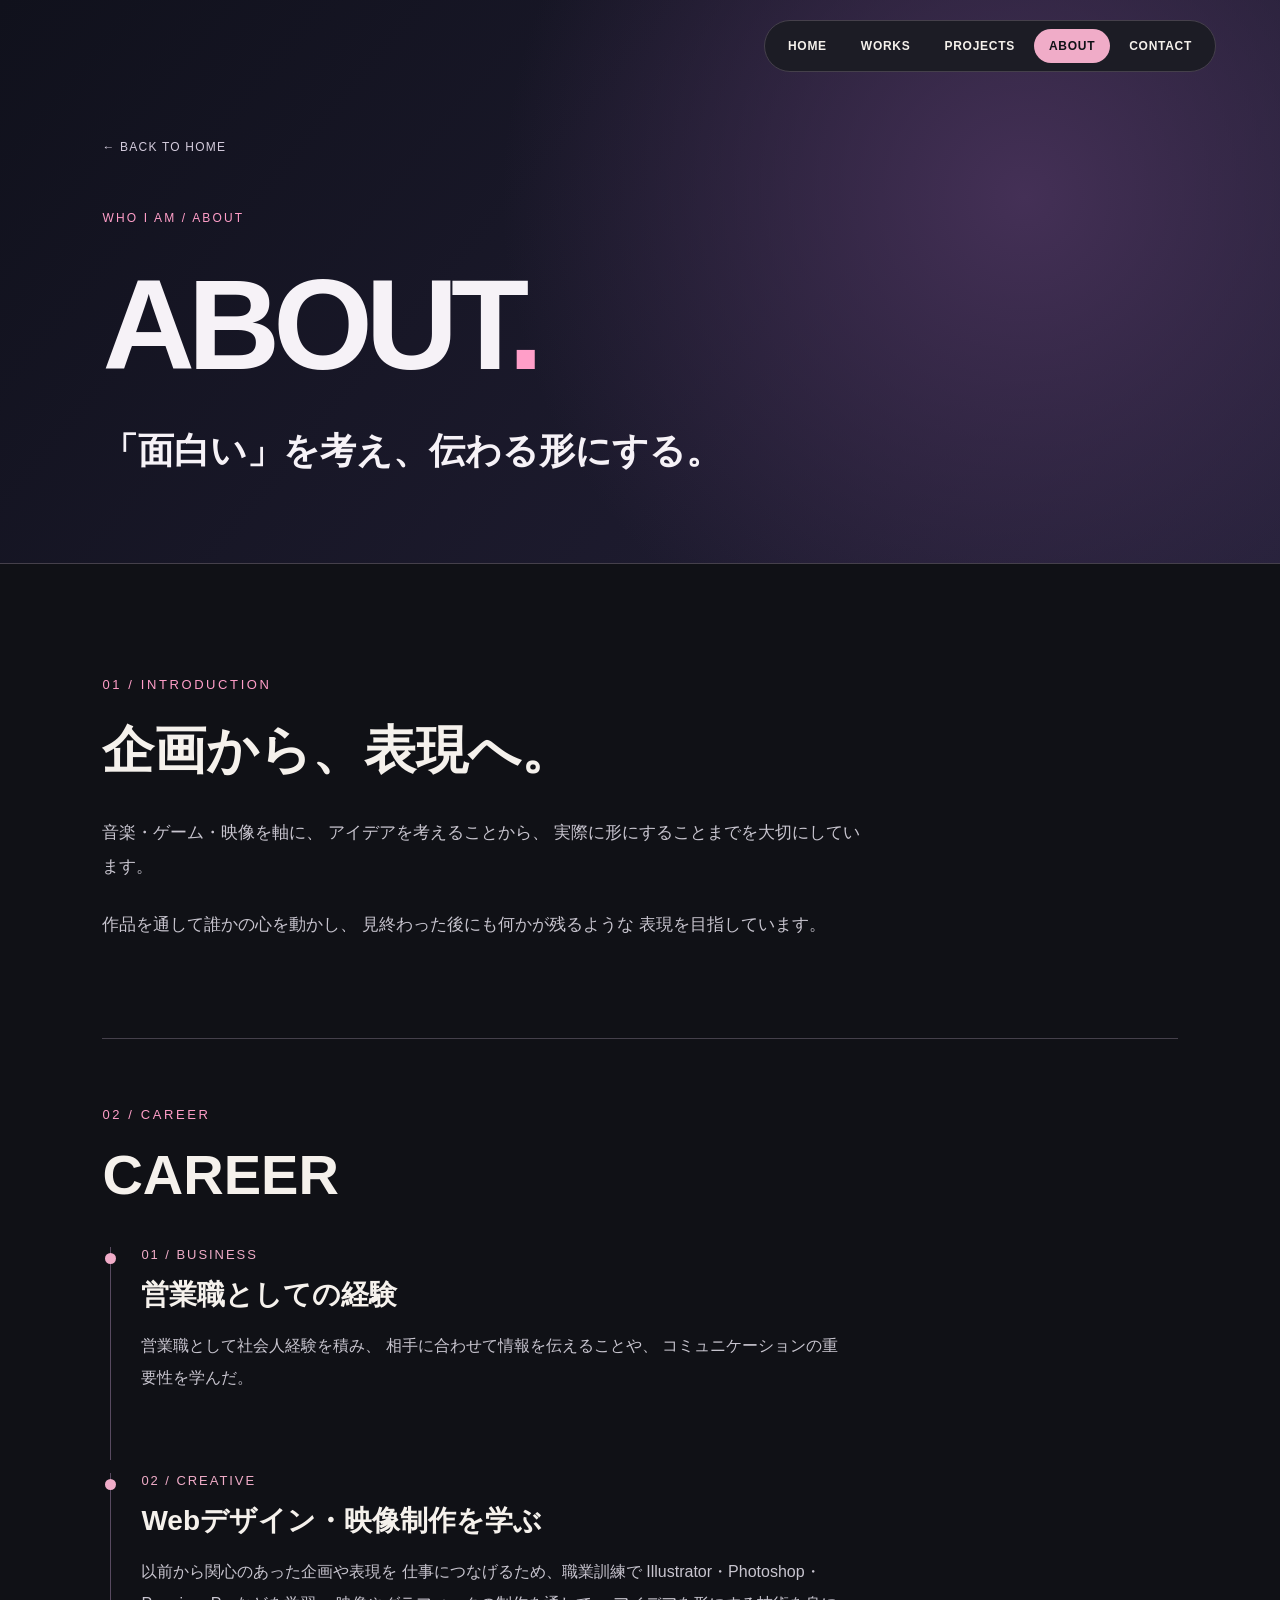
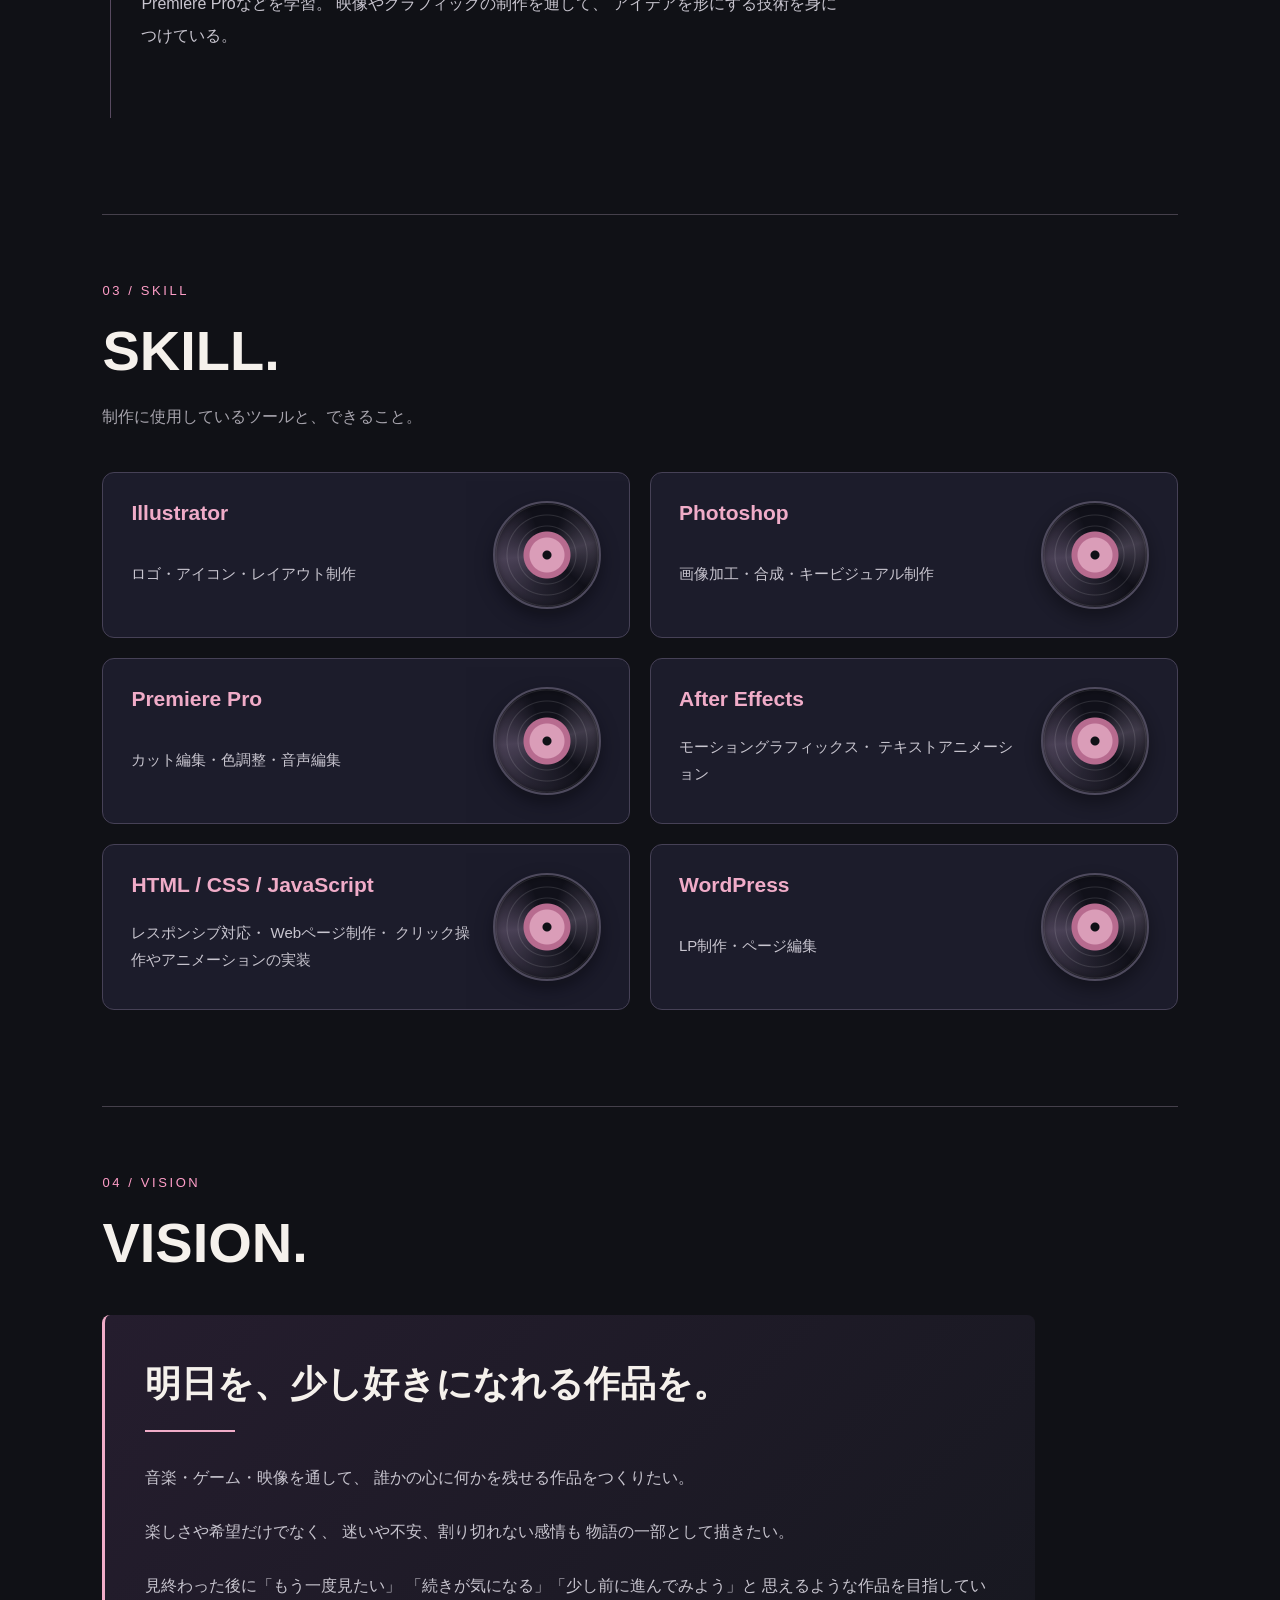
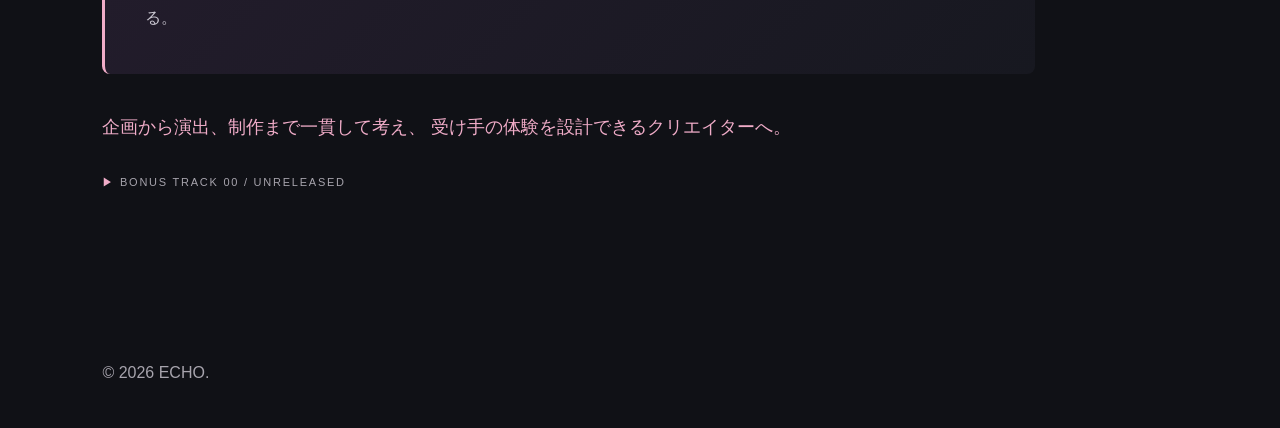
==== about.html @ 626e4f7c "Add files via upload" ====
<!DOCTYPE html>
<html lang="ja">


<head>
    <meta charset="UTF-8">
    <meta name="viewport" content="width=device-width,initial-scale=1.0">
    <title>ABOUT | ECHO.</title>
    <link rel="stylesheet" href="style.css">
</head>


<body class="about-page">

    <!--　サイト共通ナビゲーション　-->
    <nav class="site-nav" aria-label="メインナビゲーション">

        <a href="index.html">HOME</a>

        <a href="works.html">WORKS</a>

        <a href="projects.html">PROJECTS</a>

        <a href="about.html" aria-current="page">ABOUT</a>

        <a href="contact.html">CONTACT</a>

    </nav>

    <!--　ABOUT　ファーストビュー　-->
    <header class="about-hero echo-about-hero">

        <a class="back-link" href="index.html">
            ← BACK TO HOME
        </a>

        <p class="about-label">WHO I AM / ABOUT</p>

        <h1>ABOUT<span>.</span></h1>

        <p class="about-lead">
            「面白い」を考え、<span class="about-nowrap">伝わる形にする。</span>
        </p>

    </header>


    <main class="about-main">


        <!--　自己紹介　-->
        <section class="about-intro">

            <p class="about-section-label">
                01 / INTRODUCTION
            </p>

            <h2>企画から、表現へ。</h2>

            <p>
                音楽・ゲーム・映像を軸に、
                アイデアを考えることから、
                実際に形にすることまでを大切にしています。
            </p>

            <p>
                作品を通して誰かの心を動かし、
                見終わった後にも何かが残るような
                表現を目指しています。
            </p>

        </section>


        <!--　CAREER　/　経歴-->
        <section class="about-career" id="career">

            <p class="about-section-label">
                02 / CAREER
            </p>

            <h2>CAREER</h2>

            <ol class="career-timeline">

                <!--　営業職　-->
                <li class="career-item">

                    <p class="career-category">
                        01 / BUSINESS
                    </p>

                    <h3>営業職としての経験</h3>

                    <p>
                        営業職として社会人経験を積み、
                        相手に合わせて情報を伝えることや、
                        コミュニケーションの重要性を学んだ。
                    </p>

                </li>

                <!--　職業訓練　-->
                <li class="career-item">

                    <p class="career-category">
                        02 / CREATIVE
                    </p>

                    <h3>Webデザイン・映像制作を学ぶ</h3>

                    <p>
                        以前から関心のあった企画や表現を
                        仕事につなげるため、職業訓練で
                        Illustrator・Photoshop・Premiere Proなどを学習。

                        映像やグラフィックの制作を通して、
                        アイデアを形にする技術を身につけている。
                    </p>

                </li>

            </ol>

        </section>

         <!--　SKILL　/　スキル　-->
        <section class="about-skill" id="skill">

                <p class="about-section-label">
                    03 / SKILL
                </p>

                <h2>SKILL.</h2>

                <p class="skill-lead">
                    制作に使用しているツールと、できること。
                </p>

                <div class="skill-grid">

                    <div class="skill-card">
                        <h3>Illustrator</h3>
                        <p>ロゴ・アイコン・レイアウト制作</p>
                    </div>

                    <div class="skill-card">
                        <h3>Photoshop</h3>
                        <p>画像加工・合成・キービジュアル制作</p>
                    </div>

                    <div class="skill-card">
                        <h3>Premiere Pro</h3>
                        <p>カット編集・色調整・音声編集</p>
                    </div>

                    <div class="skill-card">
                        <h3>After Effects</h3>
                        <p>
                            モーショングラフィックス・
                            テキストアニメーション
                        </p>
                    </div>

                    <div class="skill-card">
                        <h3>HTML / CSS / JavaScript</h3>
                        <p>
                            レスポンシブ対応・
                            Webページ制作・
                            クリック操作やアニメーションの実装
                        </p>
                    </div>

                    <div class="skill-card">
                        <h3>WordPress</h3>
                        <p>LP制作・ページ編集</p>
                    </div>

                </div>

        </section>

        <!-- VISION　/　目指す姿　-->
        <section class="about-vision" id="vision">

                <p class="about-section-label">
                    04 / VISION
                </p>

                <h2>VISION.</h2>

                <div class="vision-message">

                    <h3 class="vision-title-reveal">
                        明日を、少し好きになれる作品を。
                    </h3>

                    <p>
                        音楽・ゲーム・映像を通して、
                        誰かの心に何かを残せる作品をつくりたい。
                    </p>

                    <p>
                        楽しさや希望だけでなく、
                        迷いや不安、割り切れない感情も
                        物語の一部として描きたい。
                    </p>

                    <p>
                        見終わった後に「もう一度見たい」
                        「続きが気になる」「少し前に進んでみよう」と
                        思えるような作品を目指している。
                    </p>

                </div>

                <p class="vision-future">
                    企画から演出、制作まで一貫して考え、
                    受け手の体験を設計できるクリエイターへ。
                </p>

                <details class="vision-secret">
                    <summary>
                        BONUS TRACK 00 / UNRELEASED
                    </summary>

                    <p>
                        これは、まだ再生途中の記録。<br>
                        続きは、これからつくっていく。
                    </p>

                    <div class="bonus-recording">
                        <span class="bonus-recording-light" aria-hidden="true"></span>
                        <span>STILL RECORDING...</span>
                    </div>

                    <!-- BONUS TRACK / LOST SIGNAL -->
                    <div class="lost-signal" id="lost-signal">

                        <div class="lost-signal-top">
                            <span>SIGNAL ARCHIVE / 00</span>
                            <span>● OFFLINE</span>
                        </div>

                        <h3>LOST SIGNAL<span>.</span></h3>

                        <p class="lost-signal-lead">
                            失われた信号を、再接続してください。<br>
                            光った順番を覚えて、同じ順番に入力。
                        </p>

                        <!-- 3つの信号 -->
                        <div class="lost-signal-grid"
                             role="group"
                             aria-label="信号入力">

                             <button type="button"
                                     class="lost-signal-pad"
                                     data-signal="0"
                                     aria-label="信号01"
                                     disabled>01</button>

                             <button type="button"
                                     class="lost-signal-pad"
                                     data-signal="1"
                                     aria-label="信号02"
                                     disabled>02</button>

                             <button type="button"
                                     class="lost-signal-pad"
                                     data-signal="2"
                                     aria-label="信号03"
                                     disabled>03</button>

                        </div>

                        <!-- 操作 -->
                        <div class="lost-signal-actions">

                            <button type="button"
                                    id="lost-signal-start">
                                CONNECT
                            </button>

                            <span id="lost-signal-progress">
                                ROUND 0 / 3
                            </span>

                        </div>

                        <p class="lost-signal-status"
                           id="lost-signal-status"
                           role="status">
                            CONNECTを押して開始
                        </p>

                        <!-- クリア後の隠しメッセージ -->
                        <div class="lost-signal-result"
                             id="lost-signal-result"
                             hidden>

                             <strong>RECORD RESTORED.</strong>

                             <p>
                                この記録の続きは、まだ存在しない。<br>
                                だから、これからつくる。
                             </p>

                        </div>

                    </div>

                </details>

        </section>

        
    </main>


    <footer>
        <p>© 2026 ECHO.</p>
    </footer>

<script>
document.addEventListener("DOMContentLoaded", () => {

    if(window.matchMedia(
        "(prefers-reduced-motion: reduce)"
    ).matches)return;

    if(!("IntersectionObserver" in window))return;

    const careerItems = document.querySelectorAll(
        ".about-career .career-item, .about-skill .skill-card"
    );

    const observer = new IntersectionObserver((entries) => {
        entries.forEach((entry) => {
            if(entry.isIntersecting){
               entry.target.classList.add("is-visible"); 
               observer.unobserve(entry.target);
            }
        });
    },{
        threshold:0.1
    });

    careerItems.forEach((item, index) => {
        item.style.setProperty(
            "--echo-delay",
            `${index * 120}ms`
        );

        item.classList.add("echo-reveal");
        observer.observe(item);
    });

    const visionTitle = document.querySelector(
        ".vision-title-reveal"
    );

    if(visionTitle){
        visionTitle.classList.add("echo-reveal");
        observer.observe(visionTitle);
    }

});
</script>

<!-- =====================================
     LOST SIGNAL / GAME SYSTEM
===================================== -->

<script>
(() => {

    const game = document.getElementById("lost-signal");
    if(!game) return;

    const pads = [
        ...game.querySelectorAll(".lost-signal-pad")
    ];

    const startButton =
        document.getElementById("lost-signal-start");

    const progress =
        document.getElementById("lost-signal-progress");

    const status =
        document.getElementById("lost-signal-status");

    const result = 
        document.getElementById("lost-signal-result");

    const secret = game.closest("details");

    const maxRounds = 3;

    let round = 0;
    let sequence = [];
    let inputIndex = 0;
    let acceptingInput = false;
    let gameVersion = 0;

    // 時間を空ける処理
    const sleep = ms =>
        new Promise(resolve => setTimeout(resolve, ms));

    // 信号ボタンの操作可否
    function enablePads(enabled){
        pads.forEach(pad => {
            pad.disabled = !enabled;
        });
    }

    // 光を消す
    function clearLights(){
        pads.forEach(pad => {
            pad.classList.remove("is-lit");
        });
    }

    // 信号を順番に光らせる
    async function playRound(version) {

        acceptingInput = false;
        enablePads(false);
        inputIndex = 0;
        
        progress.textContent =
            `ROUND ${round} / ${maxRounds}`;

        // ROUND 1 = 3回、ROUND 2 = 4回...
        sequence = Array.from(
            { length: round + 2 },
            () => Math.floor(Math.random() * pads.length)
        );

        status.textContent =
            "信号を再生中。順番を覚えてください。";

        await sleep(600);

        if(version !== gameVersion) return;

        for(const number of sequence){

            pads[number].classList.add("is-lit");

            await sleep(550);

            if(version !== gameVersion){
                clearLights();
                return;
            }

            pads[number].classList.remove("is-lit");

            await sleep(280);

            if(version !== gameVersion) return;
        }

        acceptingInput = true;
        enablePads(true);

        status.textContent =
            "光った順番に信号を押してください。";
    }

    // 全ラウンドクリア
    function gameClear(){

        acceptingInput = false;
        enablePads(false);

        status.textContent =
            "信号の復元に成功しました！";

        result.hidden = false;

        startButton.disabled = false;
        startButton.textContent = "PLAY AGAIN";
    }

    // 信号を押したとき
    pads.forEach((pad, index) => {
        pad.addEventListener("click", async() => {

        if(!acceptingInput) return;

        // 入力した信号が違う場合
        if(index !== sequence[inputIndex]){

            acceptingInput = false;
            enablePads(false);

            status.textContent =
                "SIGNAL LOST... 信号が途切れました。";

            startButton.disabled = false;
            startButton.textContent = "RETRY";

            return;
        }

        // 正解した信号を一瞬光らせる
        pad.classList.add("is-lit");

        setTimeout(() => {
            pad.classList.remove("is-lit");
        }, 180);

        inputIndex++;

        // まだ入力する信号が残っている
        if(inputIndex < sequence.length) return;

        acceptingInput = false;
        enablePads(false);

        // 最終ラウンド終了
        if(round === maxRounds){
            gameClear();
            return;
        }

        // 次のラウンド
        status.textContent =
            "SIGNAL CONNECTED. 次の信号へ...";

        const version = gameVersion;

        await sleep(850);

        if(version !== gameVersion) return;

        round++;
        playRound(version);
    });
});

// CONNECTボタン
startButton.addEventListener("click", () => {

    gameVersion++;

    round = 1;
    inputIndex = 0;
    sequence = [];
    acceptingInput = false;

    clearLights();
    enablePads(false);

    result.hidden = true;

    startButton.disabled = true;
    startButton.textContent = "CONNECTING...";

    playRound(gameVersion);
});

// BONUS TRACKを閉じたときにリセット
if(secret){
   secret.addEventListener("toggle", () => {

    if(secret.open) return;

    gameVersion++;
    round = 0;
    acceptingInput = false;

    clearLights();
    enablePads(false);

    startButton.disabled = false;
    startButton.textContent = "CONNECT";

    progress.textContent = "ROUND 0 / 3";
    status.textContent = "CONNECTを押して開始";

    result.hidden = true;
   });
}

})();

</script>


</body>
</html>
---- style.css ----
/*　ページ全体のデザイン　*/
body {
    margin:0;
    background-color:#101116;
    color:#F5F1EC;
    font-family:Arial,sans-serif;
}


/*　最初の画面　*/
header{
    min-height:80vh;
    padding:40px 8%;

    display:flex;
    flex-direction:column;
    justify-content:center;

    background:radial-gradient(
        circle at 80% 30%,
        #39253F,
        #101116 65%
    );
}


/*　メインタイトル　*/
h1{
    font-size: clamp(48px,8vw,120px);
    letter-spacing:  0.04em;
    margin:0;
}


/*　キャッチコピー　*/
header p{
    color: #f0acc8;
    font-size: 20px;
}


/*　トップページのメイン部分　*/
main:not(.detail-page){
    padding:100px 8%;
}


/*　WORKS見出し　*/
h2{
    font-size: 48px;
}


/*　ページ下部　*/
footer{
    padding: 30px 8%;
    color:#A7A4AD;
}


/*　文字が下から現れるアニメーション　*/
@keyframes fadeUp{
    from{
        opacity: 0;
        transform:translateY(30px);
    }

    to{
        opacity:1;
        transform:translateY(0);
    }
}


/*　メインタイトルを動かす　*/
header h1{
    animation:fadeUp 1s ease-out both;
}


/*　キャッチコピーを少し遅れて動かす　*/
header p{
    animation:fadeUp 1s ease-out 0.3s both;
}


/*　ページ内の移動をなめらかにする　*/
html{
    scroll-behavior: smooth;
}


/*　動きを減らす設定の利用者に対応　*/
@media (prefers-reduced-motion: reduce){
    html{
        scroll-behavior: auto;
    
    }

    header h1,
    header p{
        animation:none;
    }
    
}


/*　作品カード全体　*/
.work-card{
    display:block;
    max-width: 540px;
    margin: 50px;
}


/*　画像を表示する枠　*/
.work-frame{
    overflow:hidden;
    border-radius:16px;
}


/*　カーソルを合わせたとき　*/
.work-card:hover .work-art{
    transform:scale(1.08);
}


/*　作品画像　*/
.work-art{
    display:block;
    width:100%;
    height:300px;
    object-fit:cover;

    transition:transform 0.5s ease;
}


/*　作品のカテゴリー　*/
.work-category{
    color:#F0ACC8;
    font-size:14px;
    margin-top:20px;
}


@media (prefers-reduced-motion:reduce){
    .work-art{
        transition:none;
    
    }
}


/*　作品カードのリンク　*/
.work-link{
    display:block;
    color:inherit;
    text-decoration:none;
}


/*　キーボート操作時の目印　*/
.work-link:focus-visible{
    outline:2px solid #F0ACC8;
    outline-offset: 6px;
}


/*　詳細ページ全体　*/
.detail-page{
    box-sizing:border-box;
    width:100%;
    max-width: 1280px;
    margin:0 auto;
    padding:80px 5% 120px;
}


/*　戻るリンク　*/
.back-link{
    display: inline-block;
    color:#F0ACC8;
    text-decoration:none;
    margin-bottom: 40px;
}


/*　作品カテゴリー　*/
.detail-category{
    color:#F0ACC8;
    font-size:14px;
    margin:0 0 16px;
}


/*　詳細ぺージのタイトル　*/
.detail-page h1{
    font-size:clamp(48px,8vw,100px);
    line-height: 1;
    margin:0;
}


/*　キャッチコピー　*/
.detail-lead{
    color:#F0ACC8;
    font-size:22px;
    margin-top:24px;
    margin-bottom:50px;
}


/*　作品の画像　*/
.detail-image{
    display:block;
    width:100%;
    height: auto;
    border-radius:16px;
}


/*　作品紹介文　*/
.detail-content{
    max-width: 760px;
    margin-top:90px;
    line-height: 1.9;
}


/*　動画セクション　*/
.movie-section{
    margin: 80px 0 0;
}


/*　動画セクション見出し　*/
.movie-section h2{
    font-size:clamp(32px,5vw,56px);
    margin:0 0 30px;
    letter-spacing: 0.04em;
    line-height: 1.1;
}


/*　動画の枠　*/
.video-frame{
    width:100%;
    max-width: 960px;
    aspect-ratio: 16/9;
    border-radius: 16px;
    overflow: hidden;
}

/*　Youtube動画　*/
.video-frame iframe{
    display: block;
    width:100%;
    height: 100%;
    border:none;
}


/*　コンセプト見出し　*/
.detail-content h2{
    font-size:clamp(32px,5vw,56px);
    margin:0 0 24px;
    letter-spacing: 0.04em;
    line-height: 1.1;
}


/*　本文　*/
.detail-content p{
    line-height: 1.9;
    margin: 0;
}


/*　制作情報全体　*/
.project-info{
    margin-top:80px;
}


/*　セクションのタイトル　*/
.project-info h2{
    font-size:24px;
    color:#F0ACC8;
    margin-bottom: 24px;
}


/*　制作情報を横並びにする　*/
.info-grid{
    display:grid;
    grid-template-columns: repeat(3,1fr);
    gap:30px;

    border-top:1px solid #45404B;
    padding-top:30px;
    margin:0;
}


/*　項目名　*/
.info-item dt{
    font-size:13px;
    color:#AAA4B0;
    margin-bottom:12px;
}


/*　項目の内容　*/
.info-item dd{
    font-size:18px;
    color:#FFFFFF;
    margin:0;
}


/*　スマホ表示　*/
@media(max-width:640px){
    .info-grid{
        grid-template-columns: 1fr;
        gap:24px;
    }
}


/*　演出紹介セクション　*/
.creative-point{
    display:grid;
    grid-template-columns: minmax(0,1fr) minmax(0,1fr);
    grid-template-areas: "visual text";
    gap:50px;
    align-items:center;

    margin-top:100px;
    padding-top:60px;
    border-top:1px solid #45404B;
}


/*　画像の枠　*/
.point-visual{
    grid-area: visual;
    overflow:hidden;
    border-radius: 16px;
}


/*　演出紹介の画像　*/
.point-visual img{
    display:block;
    width:100%;
    aspect-ratio: 4/3;
    object-fit: cover;

    transition:transform 0.5s ease;
}


/*　ホバーすると拡大　*/
.point-visual:hover img{
    transform:scale(1.05);
}


/*　番号　*/
.point-number{
    color:#F0ACC8;
    font-size:14px;
    letter-spacing:0.1em;

}


/*　見出し　*/
.point-text h2{
    font-size:32px;
    line-height:1.5;
}


/*　説明文　*/
.point-text p{
    line-height:1.9;
}


/*　動きを減らす設定に対応　*/
@media(prefers-reduced-motion:reduce){
    .point-visual img{
        transition: none;
    }

    .point-visual:hover img{
        transform:none;
    }
}


/*　文章の配置　*/
.point-text{
    grid-area:text;
}


/*　左右を反転させる　*/
.creative-point--reverse{
    grid-template-areas:"text visual";
}


/*　スマホでは両方とも縦並び　*/
@media(max-width:720px){
    .creative-point,
    .creative-point--reverse{
        grid-template-columns: minmax(0,1fr);
        grid-template-areas:
          "visual"
           "text";
    }
}


/*　SOUNDモードのボタン配置　*/
.sound-selector{
    display:flex;
    flex-wrap:wrap;
    gap:10px;
    margin-top:25px;
}


/*　ボタンの基本デザイン　*/
.sound-button{
    padding:12px 20px;
    border: 1px solid #584A60;
    border-radius: 6px;

    background-color: #211D28;
    color:#FFFFFF;
    font:inherit;
    
    transition:all 0.3s ease;
}


/*　カーソルを合わせたとき　*/
.sound-button:hover,
.sound-button:focus-visible{
    border-color:#F0ACC8;
}


/*　選択中のボタン　*/
.sound-button.is-active{
    background-color: #F0ACC8;
    color:#101116;
    border-color:#F0ACC8;
}


/*　選択中モードの表示　*/
.sound-current{
    margin-top:20px;
    font-size:14px;
}

.sound-current span{
    color: #F0ACC8;
    font-weight:bold;
}

@media(prefers-reduced-motion:reduce){
    .sound-button{
        transition:none;
    }
}


/*　SOUND画像の切り替え演出　*/
#sound-preview{
    opacity:1;
    filter:blur(0px);

    transition:
      opacity 0.45s ease,
      filter 0.45s ease,
      transform 0.5s ease;
}


/*　切り替え中　*/
#sound-preview.is-changing{
    opacity:0;
    filter: blur(6px);
}


/*　動きを減らす設定　*/
@media(prefers-reduced-motion:reduce){
    #sound-preview{
        transition: none;
        filter:none;
    }
}


/*　スマホ向けの余白・文字サイズ調整　*/
@media (max-width:720px){

    .detail-page{
        padding:50px 6% 80px;
    }

   .creative-point{
    gap:24px;
    margin-top:64px;
    padding-top:40px;
   }
   
   .point-text h2{
    font-size:24px;
   }

}


/*　LINK　ONE　ファストビュー　*/

/*　TRACKの文字・登場アニメーション　*/
.detail-page > .detail-category{
    font-size:12px;
    letter-spacing: 0.2em;
    animation: fadeUp 0.8s ease-out 0.1s both;
}


/*　メインタイトル　*/
.detail-page > h1{
    font-size:clamp(64px,10vw,144px);
    font-weight: 800;
    letter-spacing: -0.055em;
    line-height: 0.95;
    margin-top:24px;
    animation: fadeUp 0.8s ease-out 0.3s both;
}


/*　キャッチコピー・登場アニメーション　*/
.detail-page > .detail-lead{
    font-size:clamp(18px,2vw,24px);
    letter-spacing: 0.12em;
    margin-top:30px;
    margin-bottom: 44px;
    animation: fadeUp 0.8s ease-out 0.5s both;
}


/*　メイン画像・登場アニメーション　*/
.detail-page > .detail-image{
    width:100%;
    height: auto;
    border-radius: 10px;
    box-shadow: 0 30px 80px rgba(0, 0, 0, 0.35);
    animation: fadeUp 1s ease-out 0.7s both;
}


/*　動きを減らす設定の利用者に対応　*/
@media(prefers-reduced-motion: reduce){
    .detail-page > .detail-category,
    .detail-page > h1,
    .detail-page > .detail-lead,
    .detail-page > .detail-image{
        animation: none;
    }
}


/*　スクロール登場演出：初期状態　*/
.detail-page .creative-point.scroll-reveal{
    opacity:0;
    transform: translateY(50px);

    transition:
       opacity 0.8s ease,
       transform 0.8s ease;
}


/*　画面に入ったとき　*/
.detail-page .creative-point.scroll-reveal.is-visible{
    opacity:1;
    transform:translateY(0);
}


/*　動きを減らす設定　*/
@media(prefers-reduced-motion: reduce){
    .detail-page .creative-point.scroll-reveal{
        opacity:1;
        transform:none;
        transition:none;
    }
}


/*　ケーブル演出動画　*/
.creative-point .point-visual .cable-video{
    display:block;
    width: 100%;
    max-width: 100%;
    height: auto;
    aspect-ratio: 16/9;
    object-fit: contain;
    background-color: #101116;
}


/*　WORKSを横並びにする　*/
.works-grid{
    display: grid;
    grid-template-columns: repeat(2,minmax(0,1fr));
    gap: 32px;
    margin-top:0;
}


/*　作品カードの余分な余白を解除　*/
.works-grid .work-card{
    width: 100%;
    max-width: none;
    margin: 0;
}


/*　サムネイルの比率を統一　*/
.works-grid .work-art{
    height: auto;
    aspect-ratio: 16/9;
}


/*　スマホでは横並びにする　*/
@media(max-width:720px){
    .works-grid{
        grid-template-columns: 1fr;
        gap:40px;
    }
}


/* =================================
   RE:CORD 専用デザイン
================================= */

/*　ページ全体の背景　*/
.record-page{
    background: 
        radial-gradient(
            circle at 85% 15%,
            #301824 0%,
            transparent 35%

        ),
        linear-gradient(
            135deg,
            #151F32,
            #090D16 65%
        );

    color:#E9EAF0;

}


/*　BACK　TO　WORKS　*/
.record-page .back-link{
    color:#C98290; 
}


/*　TRACK　02　*/
.record-page .detail-category{
    color:#C98290;
}


/*　RE:CORDのタイトル・グリッチ演出　*/
.record-page .detail-page > h1{
    color:#E9EAF0;
    text-shadow: 0 0 35px rgba(122, 13, 18, 0.35);
    animation: 
        fadeUp 0.8s ease-out 0.3s both,
        recordGlitch 7s steps(1,end) 1.3s infinite;
}


/*　キャッチコピー　*/
.record-page .detail-lead{
    color:#BABCC8;
}


/*　制作情報の見出し　*/
.record-page .project-info h2{
    color:#C98290;
}


/*　メインビジュアル　*/
.record-page .detail-image{
    border: 1px solid #42303B;
    box-sizing:border-box;
    box-shadow: 0 24px 70px rgba(0, 0, 0, 0.5);
}


/* =================================
   RE:CORD グリッチ演出
================================= */

/*　一瞬だけ色がずれる　*/
@keyframes recordGlitch{

    0%, 86%, 91%, 100%{
        text-shadow: 0 0 22px #321A23;
    }

    87%, 89%{
        text-shadow: 
            -3px 0 #8B1016,
             3px 0 #355D85;
    }

    88%, 90%{
        text-shadow:
             2px 0 #8B1016,
            -2px 0 #355D85;
    }

}


/*　動きを減らす設定への対応　*/
@media (prefers-reduced-motion: reduce){
    .record-page .detail-page > h1{
        animation: none;
    }
}


/* RE:CORD　ネタバレ解説　*/
.record-page .record-spoiler{
    margin-top:30px;
    border:1px solid #42303B;
    border-radius: 12px;
    background-color: #151926;
    overflow: hidden;
}


/*　クリックする部分　*/
.record-page .record-spoiler summary{
    padding:20px;
    color:#C98290;
    font-weight: bold;
    cursor: pointer;

    list-style: none;
    display: flex;
    align-items: center;
    justify-content: space-between;
    gap: 16px;
}


/*　マウスを合わせたとき　*/
.record-page .record-spoiler summary:hover{
    background-color: #231D2A;
}


/*　開いたときの内容　*/
.record-page .record-spoiler-body{
    padding: 0 20px 24px;
}


/*　演出画像　*/
.record-page .record-spoiler-body img{
    display: block;
    width: 100%;
    height: auto;
    border-radius: 8px;
    margin-bottom: 24px;
}


/*　ネタバレ内の見出し　*/
.record-page .record-spoiler h3{
    color: #E9EAF0;
    font-size: 22px;
}


/*　ネタバレを開いたときのデザイン　*/
.record-page .record-spoiler[open]{
    border-color:#C98290;
}


/*　標準の三角マークを非表示　*/
.record-page .record-spoiler summary::after{
    content:"+";
    font-size: 24px;
    color:#C98290;
}


/*　開いているとき　*/
.record-page .record-spoiler summary:focus-visible{
    outline:2px solid #C98290;
    outline-offset: -3px;
}


/*　RE:CORD伏線の比較レイアウト　*/
.record-reveal-grid{
    display: grid;
    grid-template-columns: repeat(2,minmax(0,1fr));
    gap:20px;
    margin-top:24px;
}


/*　比較カード　*/
.record-reveal-card{
    padding: 24px;
    border:1px solid #42303B;
    border-radius: 10px;
    background-color: #171E28;
}


/*　真相側だけ色を変える　*/
.record-reveal-card:nth-child(2){
    background-color: #291B25;
}


/*　FIRST　VIEW　/　AFTER　REVEAL　*/
.record-reveal-card span{
    color:#C98290;
    font-size:12px;
    letter-spacing: 0.1em;
}


/*　見出し　*/
.record-reveal-card h3 {
    font-size:20px;
    margin: 16px 0;
}


/*　説明文　*/
.record-reveal-card p{
    line-height: 1.9;
    margin:0;
}


/*　スマホでは縦並び　*/
@media (max-width:720px){
    .record-reveal-grid{
        grid-template-columns: 1fr;
    }
}


/*　WORKSのカテゴリー見出し　*/
.works-section-heading{
    margin-top:56px;
    margin-bottom:28px;
}


/*　FEATURED　WORKS　*/
.works-section-label{
    color: #F0ACC8;
    font-size:14px;
    font-weight: bold;
    letter-spacing: 0.15em;
}


/*　説明文　*/
.works-section-description{
    color:#A7A4AD;
    font-size:15px;
    line-height: 1.8;
    margin-top:12px;
}


/*　ALL　WORKS　全体　*/
.all-works{
    margin-top:120px;
    padding-top:50px;
    border-top:1px solid #45404B;
}

.all-works > h2{
    font-size:clamp(28px,4vw,48px);
    margin-bottom:12px;
}


/*　カテゴリー見出し　*/
.all-works-category{
    color:#F0ACC8;
    font-size:18px;
    margin-top:50px;
    margin-bottom:24px;
}


/*　小さな作品カード　*/
.mini-works-grid{
    display:grid;
    grid-template-columns: repeat(3,minmax(0,1fr));
    gap:24px;
}

.mini-work-card{
    min-width:0;
}

.mini-work-card h4{
    font-size:16px;
    margin-top:14px;
}


/*　スマホ対応　*/
@media(max-width:720px){
    .all-works{
        margin-top:80px;
    }

    .mini-works-grid{
        grid-template-columns: 1fr;
    }
}


/*　ALL　WORKSのサムネイル　*/
.mini-work-frame{
    aspect-ratio:  16 / 9;
    overflow:hidden;
    border-radius: 10px;
    background-color: #292631;
}


/*　サムネイル画像　*/
.mini-work-art{
    display:block;
    width:100%;
    height: 100%;
    object-fit: contain;
}


/*　WORKS一覧へのリンク　*/
.archive-link{
    display: inline-flex;
    align-items: center;
    gap:20px;

    margin-top:60px;
    padding:18px 28px;

    border:1px solid #F0ACC8;
    color: #F5F1EC;
    text-decoration: none;
    font-weight: bold;
    letter-spacing: 0.08em;

    transition: background-color 0.3s ease,
    color 0.3s ease;

}

.archive-link:hover{
    background-color: #F0ACC8;
    color:#101116;
}

.archive-link:focus-visible{
    outline: 2px solid #F0ACC8;
    outline-offset: 4px;
}


/*　WORKS専用ファーストビュー　*/
.works-hero{
    min-height: 40vh;
    padding:80px 8%;

    background:linear-gradient(
        125deg,
        #34253C,
        #15151F 70%
    );
}


/*　小さな英語ラベル　*/
.works-hero .works-hero-label{
    color:#F0ACC8;
    font-size:13px;
    letter-spacing: 0.2em;
}


/*　メインタイトル　*/
.works-hero h1{
    font-size:clamp(64px, 10vw, 140px);
    letter-spacing: -0.05em;
}


/*　説明文　*/
.works-hero .works-hero-lead{
    color:#C8C1CB;
    font-size:clamp(16px, 2vw, 22px);
    line-height: 1.8;
}


/* =================================
   ABOUT PAGE
================================= */

/*　ファーストビュー　*/
.about-hero{
    min-height: 45vh;
    padding: 70px 8%;

    background: radial-gradient(
        circle at 80% 30%,
        #39253F,
        #101116 70%
    );
}


/*　小さなラベル　*/
.about-hero .about-label,
.about-section-label{
    color:#F0ACC8;
    font-size:13px;
    letter-spacing: 0.2em;
}


/*　タイトル　*/
.about-hero h1{
    font-size:clamp(64px, 10vw, 140px);
}


/*　キャッチコピー　*/
.about-hero .about-lead{
    color:#E6B2CB;
    font-size:clamp(18px, 2vw, 24px);
}


/*　自己紹介エリア　*/
.about-main{
    max-width: 1120px;
    margin:0 auto;
}

.about-intro{
    max-width: 760px;
}


/*　見出し　*/
.about-intro h2 {
    font-size:clamp(30px, 5vw, 52px);
    margin:24px 0 30px;
}


/*　本文　*/
.about-intro > p:not(.about-section-label){
    color:#C8C5CF;
    font-size:17px;
    line-height: 2;
    margin-bottom: 24px;
}


/* =================================
   ABOUT / CAREER
================================= */

.about-career{
    margin-top:120px;
}

.about-career h2{
    font-size:clamp(36px, 5vw, 56px);
    margin:20px 0 40px;
}


/*　経歴の縦ライン　*/
.career-timeline{
    list-style: none;
    margin: 0;
    padding:0;
}


/*　経歴1項目　*/
.career-item{
    position:relative;
    padding: 0 0 50px 30px;
    margin-left:8px;
    border-left: 1px solid #584A60;
}


/*　ライン上の丸　*/
.career-item::before{
    content:"";
    position: absolute;
    left:-6px;
    top:6px;
    width: 11px;
    height: 11px;
    border-radius: 50%;
    background-color: #F0ACC8;
}

.career-category{
    color:#F0ACC8;
    font-size:13px;
    letter-spacing: 0.15em;
}

.career-item h3 {
    font-size:clamp(20px, 3vw, 28px);
    margin:14px 0;
}

.career-item > p:last-child{
    color:#C8C5CF;
    line-height: 2;
    max-width: 700px;
}


/* =================================
   ABOUT / SKILL
================================= */

.about-skill{
    margin-top:120px;
}

.about-skill h2{
    font-size:clamp(36px, 5vw, 56px);
    margin:20px 0 20px;
}

.skill-lead{
    color:#A7A4AD;
    margin-bottom:40px;
    line-height: 1.8;
}


/*　スキルカードを横2列に並べる　*/
.skill-grid{
    display: grid;
    grid-template-columns: repeat(2, minmax(0, 1fr));
    gap:20px;
}


/*　スキルカード　*/
.skill-card{
    padding:28px;
    background-color: #1C1C25;
    border:1px solid #45404B;
    border-radius: 12px;

    transition: 
        border-color 0.3s ease,
        transform 0.3s ease;
}


/*　ツール名　*/
.skill-card h3{
    color: #F0ACC8;
    font-size: 21px;
    margin:0 0 14px;
}


/*　できること　*/
.skill-card p{
    color: #C8C5CF;
    font-size: 15px;
    line-height: 1.8;
    margin: 0;
}


/*　マウスを乗せたとき　*/
.skill-card:hover{
    border-color:#F0ACC8;
    transform: translateY(-5px);
}


/*　スマホ表示　*/
@media(max-width:720px){
    .skill-grid{
        grid-template-columns: 1fr;
    }
}


/*　動きを減らす設定　*/
@media(prefers-reduced-motion: reduce){
    .skill-card{
        transition: none;
    }

    .skill-card:hover{
        transform: none;
    }
}


/* =================================
   ABOUT / VISION
================================= */

.about-vision{
    margin-top:120px;
}

.about-vision h2{
    font-size:clamp(36px, 5vw, 56px);
    margin:20px 0 40px;
}


/*　メインメッセージ　*/
.vision-message{
    max-width:850px;
    padding:40px;
    background: linear-gradient(
        135deg,
        #251D2E,
        #171820
    );
    border-left:3px solid #F0ACC8;
    border-radius: 8px;
}


/*　メッセージの見出し　*/
.vision-message h3{
    color:#F5F1EC;
    font-size:clamp(24px, 3vw, 36px);
    line-height: 1.6;
    margin: 0 0 30px;
}


/*　メッセージ本文　*/
.vision-message p {
    color: #C8C5CF;
    font-size:16px;
    line-height: 2;
    margin:0 0 22px;
}

.vision-message p:last-child{
    margin-bottom:0;
}


/*　将来の目標　*/
.vision-future{
    color:#F0ACC8;
    font-size:18px;
    line-height: 1.9;
    margin-top: 36px;
    max-width: 760px;
}


/*　スマホ対応　*/
@media(max-width:720px){
    .vision-message{
        padding:26px;
    }

    .vision-future{
        font-size:16px;
    }
}


/* =================================
   CONTACT PAGE
================================= */

/*　ファーストビュー　*/
.contact-hero{
    min-height: 40vh;
    padding:70px 8%;

    background:linear-gradient(
        135deg,
        #34253C,
        #101116 75%
    );
}


/*　英語ラベル　*/
.contact-hero .contact-label{
    color:#F0ACC8;
    font-size:13px;
    letter-spacing: 0.2em;
}


/*　タイトル　*/
.contact-hero h1{
    font-size:clamp(64px, 10vw, 140px);
}


/*　キャッチコピー　*/
.contact-hero .contact-lead{
    color:#E6B2CB;
    font-size:clamp(18px, 2vw, 24px);
}


/*　メインエリア　*/
.contact-main{
    max-width: 1120px;
    margin: 0 auto;
}

.contact-section{
    max-width: 760px;
}

.contact-section h2{
    font-size:clamp(30px, 5vw, 52px);
    margin:24px 0 30px;
}


.contact-description{
    color:#C8C5CF;
    font-size: 17px;
    line-height: 2;
}


/*　フォームを設置するエリア　*/
.contact-form-area{
    margin-top:50px;
    padding:40px;
    background-color: #1C1C25;
    border:1px solid #45404B;
    border-radius: 12px;
}

.contact-form-area h3{
    color:#F0ACC8;
    font-size: 20px;
}

.contact-form-area p{
    color:#A7A4AD;
    line-height: 1.8;
}


/*　スマホ対応　*/
@media(max-width:720px){
    .contact-form-area{
        padding:24px;
    }
}


/* =================================
   共通ナビゲーション
================================= */

.site-nav{
    position:fixed;
    top:20px;
    right: 5%;
    z-index: 1000;

    display: flex;
    align-items: center;
    gap:4px;

    padding: 8px;
    background-color: #1C1C25;
    border:1px solid #45404B;
    border-radius: 50px;
}


/*　メニューの文字　*/
.site-nav a{
    padding:10px 15px;

    color:#F5F1EC;
    font-size:12px;
    font-weight: bold;
    letter-spacing: 0.06em;
    text-decoration:none;

    border-radius: 30px;
    transition:background-color 0.3s ease,
               color 0.3s ease;
}


/*　マウスを乗せたとき　*/
.site-nav a:hover{
    color:#101116;
    background-color: #F0ACC8;
}


/*　キーボード操作　*/
.site-nav a:focus-visible{
    outline:2px solid #F0ACC8;
    outline-offset: 3px;
}


/* スマホ対応　*/
@media(max-width:720px){
    .site-nav{
        top:12px;
        left:12px;
        right:12px;
        justify-content: center;
        gap:2px;
    }

    .site-nav a{
        padding: 9px 7px;
        font-size: 11px;
        letter-spacing: 0;
    }
}


/*　動きを減らす設定　*/
@media(prefers-reduced-motion:reduce){
    .site-nav a{
        transition: none;
    }
}


/* 現在開いているページ　*/
.site-nav a[aria-current="page"]{
    color:#101116;
    background-color: #F0ACC8;
}


/*　ネタバレ解説を開いたとき　*/
.record-page .record-spoiler[open] summary::after{
    content:"－";
}


/* =================================
   スマホ：下層ページの余白調整
================================= */

@media(max-width:720px){

    /*　WORKS・ABOUT・CONTACTの上部　*/
    .works-hero,
    .about-hero,
    .contact-hero{
        min-height: auto;
        padding: 104px 7% 56px;
        justify-content: flex-start;
    }

    /*　タイトル下のコンテンツ　*/
    .works-hero + main,
    main.about-main,
    main.contact-main{
        padding: 54px 7% 80px;
    }

}


/*　スマホ：作品詳細と固定ナビの重なり防止　*/
@media(max-width:720px){

    .detail-page{
        padding-top:100px ;
    }
    
}


/* =================================
   WORKS：作品詳細ポップアップ
================================= */

/*　作品カードのボタン　*/
.mini-work-button{
    display: block;
    width: 100%;
    padding: 0;
    border:none;
    background: transparent;
    color:inherit;
    font:inherit;
    text-align:left;
    cursor: pointer;
}

.mini-work-button:hover{
    opacity:0.8;
}

.mini-work-button:focus-visible{
    outline:2px solid #F0ACC8;
    outline-offset: 5px;
}


/*　ポップアップの本体　*/
.work-popover{
    position: fixed;
    inset:0;
    box-sizing: border-box;
    width: min(96vw, 960px);
    height: 70vh;
    max-height: 80vh;
    margin:auto;
    padding:32px;
    overflow-y:auto;

    background: #1C1C25;
    color:#F5F1EC;
    border:1px solid #F0ACC8;
    border-radius: 18px;
    box-shadow: 0 24px 80px rgba(0, 0, 0, 0.5);
}


/*　背景を暗くする */
.work-popover::backdrop{
    background: rgba(0, 0, 0, 0.75);
}


/*　閉じるボタン　*/
.work-popover-close{
    display: block;
    margin-left: auto;
    border:none;
    background:transparent;
    color:#F5F1EC;
    font-size:28px;
    cursor:pointer;
}


/*　カテゴリー　*/
.work-popover-label{
    color:#F0ACC8;
    font-size:12px;
    letter-spacing: 0.15em;
}

/*　タイトルと説明　*/
.work-popover h2 {
    margin: 16px 0 24px;
    font-size:clamp(24px, 5vw, 36px);
}

.work-popover p {
    line-height: 1.9;
}


/*　スマホ表示　*/
@media(max-width:720px){
    .work-popover{
        padding: 24px;
        width:92vw;
    }
}


/*　ポップアップ内の動画リンク　*/
.work-popover a.work-popover-link,
.work-popover a.work-popover-link:link,
.work-popover a.work-popover-link:visited{
    display: inline-flex;
    align-items: center;
    min-height: 44px;
    margin-top:24px;
    padding: 12px 22px;

    background:#F0ACC8;
    color:#101116;
    border:1px solid #F0ACC8;
    border-radius: 8px;

    font-weight: 700;
    text-decoration: none;
    transition: 0.25s ease;

}


/*　マウスを重ねたとき　*/
.work-popover a.work-popover-link:hover{
    background:transparent;
    color:#F0ACC8;
}


/*　キーボード操作時　*/
.work-popover a.work-popover-link:focus-visible{
    outline:2px solid #F5F1EC;
    outline-offset: 4px;
}


/* =================================
   WORKS：クリックできる作品の演出
================================= */

/*　詳細を見る案内　*/
.mini-work-button::after{
    content: "VIEW　DETAILS↗";
    display: inline-block;
    margin-top: 10px;
    color: #F0ACC8;
    font-size: 12px;
    font-weight: bold;
    letter-spacing: 0.08em;
}


/*　HOME：作品一覧へのスクロール位置　*/
#works{
    scroll-margin-top: 90px;
}


/* =================================
   WORKS：SHORT FORM 縦型作品
================================= */

/*　PC:短尺作品を3列に並べる　*/
.mini-works-grid.short-works-grid{
    grid-template-columns: repeat(3, minmax(0, 1fr));
    max-width: 900px;
    gap:24px;
    margin-top:24px;
}


/*　短尺作品の画像枠を9：16にする　*/
.short-works-grid .mini-work-frame{
    aspect-ratio: 9/16;
    background-color:#1C1C25 ;
    border: 1px solid #45404B;
    box-sizing: border-box;
}


/*　スマホ：短尺作品を2列に並べる　*/
@media(max-width:720px){

    .mini-works-grid.short-works-grid{
        grid-template-columns: repeat(2, minmax(0, 1fr));
        gap:16px;
    }

    .short-works-grid .mini-work-card h4{
        font-size:14px;
        line-height: 1.5;
    }

}


/*　作品のAI使用表記　*/
.work-ai-note{
    color:#A7A4AD;
    font-size: 12px;
    line-height: 1.7;
    margin:8px 0 0;
}


/* =====================================
   ECHO / HOME FIRST VIEW
===================================== */

.echo-hero{
    position:relative;
    isolation: isolate;
    overflow: hidden;

    display: grid;
    grid-template-columns: 44% 56%;
    align-items: center;

    min-height: 100svh;
    padding: 125px 6% 85px;

    background:#10111C;
    color:#F6F2F7;
}


/*　背景の光　*/
.echo-hero::before{
    content:"";
    position: absolute;
    width: 850px;
    height: 850px;
    right:-260px;
    top:50%;
    transform:translateY(-50%);

    background:radial-gradient(
        circle,
        #6B3C9655 0%,
        #30214333 40%,
        transparent 70%
    );

    pointer-events: none;
    z-index: -1;
}


/*　左側のテキスト　*/
.echo-hero-copy{
    position: relative;
    z-index: 3;
}

.echo-eyebrow{
    color:#FF9EC8;
    font-size:12px;
    letter-spacing: 0.18em;
    margin-bottom:22px;
}

.echo-logo{
    font-size: clamp(80px, 11vw, 170px);
    font-weight: 900;
    line-height: 0.95;
    letter-spacing: -0.07em;
    margin:0 0 35px;
    color:#FFFFFF;
}

.echo-logo span{
    color:#FF9EC8;
}

.echo-main-copy{
    font-size:clamp(25px, 3vw, 44px);
    font-weight: 800;
    line-height: 1.45;
    margin-bottom: 18px;
}

.echo-sub-copy{
    color:#CCC5D5;
    font-size:15px;
    line-height: 2;
}


/*　4ジャンルの色　*/
.echo-colors{
    display: flex;
    gap:12px;
    margin: 28px 0;
}

.echo-colors span{
    width: 12px;
    height: 12px;
    border-radius: 50%;
}

.echo-colors span:nth-child(1){
    background: #65DDE0;
}

.echo-colors span:nth-child(2){
    background: #BDA2FF;
}

.echo-colors span:nth-child(3){
    background:#FF9EC8;
}

.echo-colors span:nth-child(4){
    background:#FFD36F;
}


/*　ボタン　*/
.echo-actions{
    display: flex;
    flex-wrap: wrap;
    gap:14px;
}

.echo-actions a{
    display:inline-block;
    padding: 15px 24px;
    border-radius: 50px;
    text-decoration: none;
    font-size:13px;
    font-weight: 700;
    transition: transform 0.3s, background 0.3s;
}

.echo-primary-btn{
    background: #FF9EC8;
    color:#10111C;
}

.echo-secondary-btn{
    color:#FFFFFF;
    border:1px solid #777186;
}

.echo-actions a:hover{
    transform: translateY(-5px);
}

.echo-actions a:focus-visible{
    outline: 3px solid #65DDE0;
    outline-offset: 4px;
}

.echo-tagline{
    margin-top:42px;
    color:#8E889D;
    font-size:11px;
    letter-spacing: 0.15em;
}


/* =====================================
   ECHO / FLOATING JACKETS
===================================== */

.echo-stage{
    position:relative;
    width: 100%;
    height: 540px;
    z-index: 2;
}


/*　共鳴する円　*/
.echo-stage::before{
    content:"";
    position:absolute;
    width: 250px;
    height: 250px;
    top:50%;
    left:50%;
    transform: translate(-50%, -50%);
    border:1px solid #BDA2FF55;
    border-radius: 50%;

    box-shadow: 
      0 0 0 65px #65DDE00C,
      0 0 0 130px #FF9EC80A,
      0 0 0 200px #FFD36F08;

    pointer-events: none;
}

.echo-card{
    position: absolute;
    display: block;
    overflow: hidden;
    border-radius: 16px;
    background: #211D2C;

    box-shadow: 0 25px 80px #00000088;

    transition: 
      transform 0.45s ease,
      box-shadow 0.45s ease;

    animation:
      echoAppear 1s ease both,
      echoFloat 6s ease-in-out infinite;
}

.echo-card img{
    display: block;
    width: 100%;
    height: 100%;
    object-fit: cover;
}

.echo-card-label{
    position: absolute;
    left: 0;
    right: 0;
    bottom: 0;

    padding: 14px;
    background: linear-gradient(
        transparent,
        #10111CEE
    );

    color:#FFFFFF;
    font-size: 12px;
    font-weight: 600;
}

.echo-card-label strong{
    display:block;
    font-size: 25px;
    margin-top:5px;
}


/*　メイン　*/
.echo-card-main{
    aspect-ratio: 16 / 10;

    z-index: 3;
    border:2px solid #BDA2FF;

    animation-delay:0.2s, 1.2s;

}


/*　LINK ONE　*/
.echo-card-link{
    aspect-ratio: 16 / 10;
    right: 0;

    z-index: 2;
    border:2px solid #65DDE0;
    transform: rotate(9deg);

    animation-delay: 0.55s, 1.55s;
}


/*　デザイン　*/
.echo-card-design{
    aspect-ratio: 16 / 10;

    z-index: 4;
    border: 2px solid #FFD36F;

    animation-delay: 0.85s, 1.85s;
}


/*　ホバー　*/
.echo-card:hover,
.echo-card:focus-visible{
    transform: rotate(0deg) scale(1.06);
    box-shadow:0 35px 100px #BDA2FF55;
    z-index: 6;
}

.echo-card:focus-visible{
    outline:3px solid #FFFFFF;
    outline-offset: 4px;
}


/*　登場アニメーション　*/
@keyframes echoAppear{
    from{
        opacity: 0;
        filter:blur(12px);
    }

    to{
        opacity: 1;
        filter: blur(0);
    }
}


/*　常にゆっくり浮遊　*/
@keyframes echoFloat{
    0%, 100%{
        translate: 0 0;
    }
    50%{
        translate: 0 -12px;
    }
}


/*　スクロール案内　*/
.echo-scroll{
    position: absolute;
    bottom: 25px;
    right: 6%;

    color:#B6AFC5;
    font-size:11px;
    letter-spacing: 0.15em;
}


/* =====================================
   MOBILE
===================================== */

@media(max-width:720px){

    .echo-hero{
        grid-template-columns: 1fr;
        padding: 115px 20px 70px;
    }

    .echo-logo{
        font-size:clamp(75px, 20vw, 115px);
    }

    .echo-main-copy{
        font-size:27px;
    }

    .echo-stage{
        height: 360px;
        margin-top:35px;
    }

    .echo-card-link{
        width:46%;
        right: 0;
        top:3%;
    }

    .echo-card-design{
        width: 48%;
        left: 0;
        bottom: 5%;
    }

    .echo-card-label{
        padding: 8px;
        font-size: 10px;
    }

    .echo-card-label strong {
        font-size: 17px;
    }

    .echo-scroll{
        bottom: 15px;
    }
}

@media(prefers-reduced-motion: reduce){
    .echo-card{
        animation: none;
        translate: none;
    }

    .echo-card,
    .echo-actions a{
        transition: none;
    }
}


/* =====================================
   ECHO / JACKET SWITCH
===================================== */

.echo-card{
    right:auto;
    bottom: auto;

    transition: 
      left 0.7s cubic-bezier(.2,.8,.2,1),
      top 0.7s cubic-bezier(.2,.8,.2,1),
      width 0.7s cubic-bezier(.2,.8,.2,1),
      transform 0.7s cubic-bezier(.2,.8,.2,1),
      box-shadow 0.4s ease;
}


/*　中央：メイン作品　*/
.echo-card-main{
    left: 14%;
    top: 20%;
    width: 76%;
    transform: rotate(0deg);
    border-color:var(--echo-accent, #BDA2FF);
}


/*　右上：サブ作品　*/
.echo-card-link{
    left:60%;
    top:2%;
    width: 40%;
    transform: rotate(9deg);
}


/*　左下：サブ作品　*/
.echo-card-design{
    left:0;
    top:70%;
    width: 44%;
    transform: rotate(-9deg);
}


/*　選択中の作品　*/
.echo-now-selected{
    display: flex;
    flex-direction: column;
    align-items: flex-start;
    gap: 10px;

    margin-top:30px;
    padding-left: 14px;
    border-left: 3px solid var(--echo-accent, #BDA2FF);
}

.echo-now-selected span{
    color:var(--echo-accent, #BDA2FF);
    font-size:11px;
    letter-spacing: 0.12em;
}

.echo-now-selected a {
    color:#F6F2F7;
    font-size:15px;
    font-weight: 700;
    text-decoration: none;
}

.echo-now-selected a:hover{
    color:var(--echo-accent, #BDA2FF);
}

.echo-now-selected a:focus-visible{
    outline: 3px solid #65DDE0;
    outline-offset: 5px;
}

@media(max-width:720px){
    .echo-card-main{
        left:11%;
        top:22%;
        width: 78%;
    }

    .echo-card-link{
        left: 54%;
        top:3%;
        width: 46%;
    }

    .echo-card-design{
        left:0;
        top:70%;
        width: 48%;
    }
}

@media(prefers-reduced-motion: reduce){
    .echo-card{
        transition: none;
    }
}


/* =====================================
   ECHO / BURST EFFECT
===================================== */

/*　選んだ作品の色で光る背景　*/
.echo-ambient{
    position: absolute;
    left:73%;
    top:50%;

    width: 750px;
    height: 650px;
    border-radius: 50%;

    background-color: var(--echo-accent, #BDA2FF);
    filter: blur(130px);
    opacity: 0.18;

    transform: translate(-50%, -50%);
    transition: background-color 0.7s ease;

    pointer-events: none;
    z-index: 0;
}


/*　選択した瞬間に広がる波紋　*/
.echo-burst{
    position: absolute;
    left: 73%;
    top:50%;

    width: 300px;
    aspect-ratio: 1;
    border-radius: 50%;

    background:radial-gradient(
        circle,
        var(--echo-accent, #BDA2FF) 0%,
        transparent 70%
    );

    opacity: 0;
    transform: translate(-50%, -50%) scale(0.2);

    pointer-events: none;
    z-index: 1;
}


/*　波紋の輪郭　*/
.echo-burst::after{
    content: "";
    position: absolute;
    inset: 12px;

    border:2px solid var(--echo-accent, #BDA2FF);
    border-radius: 50%;

    box-shadow: 
        0 0 45px 10px var(--echo-accent, #BDA2FF);
}


/*　JSから呼び出されるアニメーション　*/
.echo-burst.is-playing{
    animation: echoBurst 0.9s ease-out both;
}

@keyframes echoBurst{
    0%{
        opacity: 0.75;
    }

    50%{
        opacity: 0.4;
    }

    100%{
        opacity: 0;
        transform: translate(-50%, -50%) scale(4.5);
    }
}


/*　スマートフォン */
@media(max-width:720px){
    .echo-ambient{
        left:50%;
        top:70%;
        width: 100vw;
        height: 500px;
        opacity: 0.14;
    }

    .echo-burst{
        left: 50%;
        top:70%;
    }
}


/*　動きを減らす設定　*/
@media(prefers-reduced-motion: reduce){
    .echo-ambient{
        transition: none;
    }

    .echo-burst.echo-burst.is-playing{
        animation: none;
    }
}


/* =====================================
   ECHO / 3D PARALLAX
===================================== */

.echo-stage .echo-card{
    transform:
        perspective(900px)
        translate3d(
            var(--echo-x, 0px),
            var(--echo-y, 0px),
            0
        )
        rotateZ(var(--echo-angle, 0deg))
        rotateX(var(--echo-rot-x, 0deg))
        rotateY(var(--echo-rot-y, 0deg))
        scale(var(--echo-scale, 1));

    transition: 
        left 0.7s cubic-bezier(.2,.8,.2,1),
        top 0.7s  cubic-bezier(.2,.8,.2,1),
        width 0.7s cubic-bezier(.2,.8,.2,1),
        transform 0.28s ease-out,
        box-shadow 0.4s ease;
    
}


/*　メイン作品　*/
.echo-stage .echo-card-main{
    --echo-angle:0deg;
}


/*　右上の作品　*/
.echo-stage .echo-card-link{
    --echo-angle:9deg;
}


/*　左下の作品　*/
.echo-stage .echo-card-design{
    --echo-angle:-9deg;
}


/*　マウスを合わせると少し拡大　*/
.echo-stage .echo-card:hover,
.echo-stage .echo-card:focus-visible{
    --echo-scale:1.07;
}


/*　動きを減らす設定　*/
@media(prefers-reduced-motion: reduce){
    .echo-stage .echo-card{
        transform: rotateZ(var(--echo-angle, 0deg));
        transition: none;
    }
}


/* =====================================
   ECHO / OPENING
===================================== */

.echo-opening{
    position: fixed;
    inset:0;
    z-index: 3000;

    display: grid;
    place-items: center;
    overflow: hidden;

    background:radial-gradient(
        circle at center,
        #242038 0%,
        #10111C 65%
    );

    color:#F6F2F7;
    opacity: 1;
    transition: opacity 0.35s ease;
}


/*　非表示状態　*/
.echo-opening[hidden]{
    display: none;
}


/*　終了時にフェードアウト　*/
.echo-opening.is-closing{
    opacity: 0;
    pointer-events: none;
}


/*　中央の演出　*/
.echo-opening-center{
    position: relative;
    display: flex;
    flex-direction: column;
    align-items: center;
    justify-content: center;

    width: 100%;
    min-height: 320px;
}


/*　4色の波紋　*/
.echo-opening-rings{
    position: absolute;
    top:50%;
    left: 50%;

    width: 180px;
    height: 180px;

    transform: translate(-50%, -50%);
    pointer-events: none;
}

.echo-opening-rings span{
    position: absolute;
    inset: 0;

    border: 2px solid;
    border-radius: 50%;

    opacity: 0;
}


.echo-opening-rings span:nth-child(1){
    border-color:#65DDE0;
    animation-delay: 0.05s;
}

.echo-opening-rings span:nth-child(2){
    border-color:#BDA2FF;
    animation-delay: 0.19s;
}

.echo-opening-rings span:nth-child(3){
    border-color: #FF9EC8;
    animation-delay: 0.33s;
}

.echo-opening-rings span:nth-child(4){
    border-color: #FFD36F;
    animation-delay: 0.47s;
}


/*　波紋の発生　*/
.echo-opening.is-playing .echo-opening-rings span{
    animation-name: echoOpeningRipple;
    animation-duration: 1s;
    animation-timing-function: ease-out;
    animation-fill-mode: both;
}

@keyframes echoOpeningRipple{
    0%{
        transform: scale(0.2);
        opacity: 0;
    }

    25%{
        opacity: 0.95;
    }

    100%{
        transform: scale(2.8);
        opacity: 0;
    }
}


/*　ECHOロゴ　*/
.echo-opening-logo{
    position: relative;
    z-index: 2;

    font-size: clamp(70px, 12vw, 150px);
    font-weight: 900;
    letter-spacing: -0.07em;
    line-height: 1;

    color: #FFFFFF;
}

.echo-opening-logo span{
    color:#FF9EC8;
}

.echo-opening.is-playing .echo-opening-logo{
    animation: echoOpeningLogo 0.85s ease-out both;
}

@keyframes echoOpeningLogo{
    0%{
        opacity: 0;
        transform: scale(0.75);
        filter:blur(12px);
    }

    65%{
        opacity: 1;
        filter:blur(0);
    }

    100%{
        opacity: 1;
        transform: scale(1);
        filter: blur(0);
    }
}


/*　キャッチコピー　*/
.echo-opening-caption{
    position: relative;
    z-index: 2;

    margin-top: 24px;
    color: #C9C2D3;
    font-size:14px;
    letter-spacing: 0.12em;
    text-align:center;
}

.echo-opening.is-playing .echo-opening-caption{
    animation: echoOpeningText 0.65s ease-out 0.65s both;
}

@keyframes echoOpeningText{
    from{
        opacity: 0;
        transform: translateY(14px);
    }

    to{
        opacity: 1;
        transform: translateY(0);
    }
}


/*　スキップボタン　*/
.echo-opening-skip{
    position: absolute;
    top:26px;
    right: 30px;
    z-index: 5;

    min-height: 44px;
    padding: 10px 16px;

    background: transparent;
    border:1px solid #777186;
    border-radius: 50px;

    color: #FFFFFF;
    font:inherit;
    font-size: 12px;
    letter-spacing: 0.1em;

    cursor: pointer;
}

.echo-opening-skip:hover{
    background: #FF9EC8;
    color:#10111C;
}

.echo-opening-skip:focus-visible{
    outline: 3px solid #65DDE0;
    outline-offset: 4px;
}


/*　スマホ　*/
@media(max-width:720px){
    .echo-opening-rings{
        width: 120px;
        height: 120px;
    }

    .echo-opening-caption{
        font-size: 12px;
        letter-spacing: 0.04em;
    }

    .echo-opening-skip{
        top:18px;
        right: 18px;
    }
}


/*　動きを減らす設定　*/
@media(prefers-reduced-motion: reduce){
    .echo-opening{
        transition: none;
    }

    .echo-opening.is-playing .echo-opening-rings span,
    .echo-opening.is-playing .echo-opening-logo,
    .echo-opening.is-playing .echo-opening-caption{
        animation: none;
    }
}


/* =====================================
   ECHO / PORTFOLIO HERO
===================================== */

.echo-works-hero{
    box-sizing:border-box;
    min-height: 58svh;
    padding: 140px 8% 80px;

    display: flex;
    flex-direction: column;
    align-items: flex-start;
    justify-content: center;

    background:
        radial-gradient(
            circle at 85% 35%,
            #50336A88 0%,
            transparent 43%
        ),
        linear-gradient(
            120deg,
            #10111C,
            #242038 75%
        );

    border-bottom: 1px solid #45404B;
}

.echo-works-hero .works-hero-label{
    color:#FF9EC8;
    font-size: 12px;
    letter-spacing: 0.18em;
}

.echo-works-hero h1 {
    color:#F6F2F7;
    font-size: clamp(48px, 9vw, 130px);
    font-weight: 900;
    letter-spacing: -0.055em;
    line-height: 1.05;
    overflow: anywhere;
    margin: 22px 0 30px;
}

.echo-works-hero h1 span{
    color:#FF9EC8;
}

.echo-works-hero .echo-works-catch{
    color:#F6F2F7;
    font-size: clamp(22px, 3vw, 36px);
    font-weight: 800;
    line-height: 1.5;
    margin: 0 0 15px;
}

.echo-works-hero .works-hero-lead{
    color:#CCC5D5;
    font-size: 15px;
    line-height: 2;
    margin: 0;
}

.echo-works-links{
    display: flex;
    flex-wrap: wrap;
    gap: 14px;
    margin-top: 35px;
}

.echo-works-links a {
    display: inline-block;
    padding: 14px 22px;

    border:1px solid #6B6378;
    border-radius: 50px;

    color:#F6F2F7;
    font-size:12px;
    font-weight: 700;
    text-decoration: none;

    transition: 
        background 0.3s,
        transform 0.3s;
}

.echo-works-links a:first-child{
    background:#FF9EC8;
    border-color: #FF9EC8;
    color:#10111C;
}

.echo-works-links a:hover{
    transform: translateY(-4px);
}

.echo-works-links a:focus-visible{
    outline: 3px solid #65DDE0;
    outline-offset: 4px;
}

#featured-works,
#all-works{
    scroll-margin-top:100px;
}


/*　スマートフォン　*/
@media(max-width:720px){
    .echo-works-hero{
        padding: 125px 7% 65px;
        min-height: 55svh;
    }

    .echo-works-hero h1 {
        font-size: clamp(46px, 11vw, 76px);
    }

    .echo-works-links a {
        padding: 12px 16px;
    }
}

@media(prefers-reduced-motion: reduce){
    .echo-works-links a{
        transition: none;
    }
}


/* ECHO　/　作品紹介文　*/

.works-grid .work-summary{
    color:#C8C2D0;
    font-size:14px;
    font-weight: 400;
    line-height: 1.9;
    margin-top: 16px;
    max-width: 500px;
}

.works-grid .work-card h3{
    font-size: clamp(24px, 3vw, 32px);
    margin: 12px 0;
}

.works-grid .work-card .work-category{
    color: #FF9EC8;
}


/* =====================================
   ECHO / GENRE FILTER
===================================== */

.echo-genre-filter{
    display: flex;
    flex-wrap: wrap;
    gap:12px;
    margin:0 0 20px;
}

.echo-filter-btn{
    padding: 13px 23px;

    background: #222038;
    border:1px solid #514A60;
    border-radius: 50px;

    color:#F6F2F7;
    font-size:12px;
    font-weight: 700;
    letter-spacing: 0.08em;

    cursor: pointer;
    transition: 0.3s ease;
}

.echo-filter-btn:hover{
    border-color: #FF9EC8;
    transform: translateY(-4px);
}

.echo-filter-btn.is-active{
    background:#FF9EC8;
    border-color: #FF9EC8;
    color: #10111C;
}

.echo-filter-btn:focus-visible{
    outline:3px solid #65DDE0;
    outline-offset: 4px;
}


/*　非表示作品を確実に隠す　*/
.work-card[hidden],
.mini-work-card[hidden]{
    display: none !important;
}

.echo-filter-status{
    color:#AAA6BB;
    font-size:13px;
    margin: 0 0 32px;
}

@media(max-width:720px){
    .echo-genre-filter{
        gap: 8px;
    }

    .echo-filter-btn{
        padding: 11px 15px;
        font-size: 11px;
    }
}

@media(prefers-reduced-motion: reduce){
    .echo-filter-btn{
        transition: none;
    }
}


/* =====================================
   ECHO / PROJECTS PAGE
===================================== */

.projects-hero{
    box-sizing: border-box;
    min-height: 58svh;
    padding: 140px 8% 85px;

    display: flex;
    flex-direction: column;
    align-items: flex-start;
    justify-content: center;

    background: 
        radial-gradient(
            circle at 80% 35%,
            #493461 0%,
            transparent 48%
        ),
        #10111C;

    border-bottom: 1px solid #444052;
}

.projects-hero .projects-eyebrow{
    color:#FF9EC8;
    font-size: 12px;
    letter-spacing: 0.2em;
}

.projects-hero h1{
    color:#F6F2F7;
    font-size: clamp(48px, 9vw, 130px);
    font-weight: 900;
    letter-spacing: -0.055em;
    margin: 20px 0 30px;
}

.projects-hero h1 span{
    color: #FF9EC8;
}

.projects-hero .projects-lead{
    color: #F6F2F7;
    font-size: clamp(22px, 3vw, 38px);
    font-weight: 800;
    line-height: 1.5;
    margin: 0;
}

.projects-hero .projects-description{
    color: #C9C2D3;
    font-size: 15px;
    line-height: 2;
    margin: 18px;
}

.projects-entry{
    padding: 50px 0 85px;
    border-bottom: 1px solid #444052;
}

.projects-number{
    color:#FF9EC8;
    font-size: 13px;
    font-weight: 700;
    letter-spacing: 0.16em;
}

.projects-entry h2{
    color:#F6F2F7;
    font-size: clamp(36px, 6vw, 72px);
    letter-spacing: -0.04em;
    margin: 16px 0;
}

.projects-subtitle{
    color:#BDA2FF;
    font-size: 14px;
    font-weight: 700;
}

.projects-intro{
    max-width: 760px;
    color:#C9C2D3;
    font-size: 16px;
    line-height: 2;
    margin: 30px 0 45px;
}

.projects-grid{
    display: grid;
    grid-template-columns: repeat(2, minmax(0, 1fr));
    gap:20px;
}

.projects-point{
    min-width: 0;
    padding: 28px;

    background:#1C1C2B;
    border:1px solid #464156;
    border-radius: 14px;
}

.projects-point h3{
    color:#FF9EC8;
    font-size: 12px;
    letter-spacing: 0.1em;
    margin: 0 0 20px;
}

.projects-point h4{
    color:#F6F2F7;
    font-size: 21px;
    margin: 0 0 16px;
}

.projects-point p{
    color:#C9C3D3;
    font-size: 14px;
    line-height: 1.9;
    margin: 0;
}

.projects-back{
    display: inline-block;
    color:#FF9EC8;
    text-decoration: none;
    margin-top:60px;
}

.projects-back:hover{
    text-decoration: underline;
}

.projects-back:focus-visible{
    outline: 3px solid #65DDE0;
    outline-offset: 5px;
}

@media(max-width:720px){
    .projects-hero{
        min-height: auto;
        padding: 125px 7% 65px;
    }

    .projects-main{
        padding-top: 30px;
    }

    .projects-grid{
        grid-template-columns: 1fr;
    }

    .projects-point{
        padding: 22px;
    }

    .projects-entry{
        padding-bottom: 65px;
    }

    /*　５項目のナビをスマホに収める　*/
    .site-nav{
        flex-wrap: wrap;
        padding: 5px; 
        gap:0;
    }

    .site-nav a{
        font-size: 10px;
        padding: 9px 7px;
    }

}


/*　ECHO / 共通ナビの最終調整　*/
@media(max-width:720px){
    .site-nav{
        display: flex;
        flex-wrap: wrap;
        justify-content: center;
        gap:2px;
        padding: 6px;
    }

    .site-nav a {
        padding: 9px 8px;
        font-size: 10px;
    }
}

@media(max-width:380px){
    .site-nav a {
        padding: 8px 6px;
        font-size: 9px;
    }
}


/* =====================================
   ECHO / ABOUT PAGE
===================================== */

/*　ファーストビュー　*/
.echo-about-hero{
    box-sizing: border-box;
    min-height: 58vh;
    padding: 140px 8% 85px;

    align-items: flex-start;

    background:
        radial-gradient(
            circle at 80% 35%,
            #443056 0%,
            transparent 48%
        ),
        linear-gradient(
            130deg,
            #10111C,
            #242038
        );

    border-bottom: 1px solid #45404B;
}


/*　HOMEへ戻るリンク　*/
.echo-about-hero .back-link{
    color:#D3CBDC;
    font-size:12px;
    letter-spacing: 0.1em;
    margin: 0 0 45px;
}


/*　小見出し　*/
.echo-about-hero .about-label{
    color:#FF9EC8;
    font-size: 12px;
    letter-spacing: 0.18em;
}


/*　ABOUTタイトル　*/
.echo-about-hero h1{
    color: #F6F2F7;
    font-size: clamp(64px, 10vw, 130px);
    font-weight: 900;
    letter-spacing: -0.055em;
    line-height: 1.1;
    margin:18px 0 28px;
}


/*　ピンクのドット　*/
.echo-about-hero h1 span{
    color:#FF9EC8;
}


/*　キャッチコピー　*/
.echo-about-hero .about-lead{
    color:#F6F2F7;
    font-size: clamp(21px, 3vw, 36px);
    font-weight: 800;
    line-height: 1.5;
    margin: 0;
}


/*　セクション間の区切り　*/
.about-page .about-career,
.about-page .about-skill,
.about-page .about-vision{
    margin-top: 96px;
    padding-top: 55px;
    border-top:1px solid #45404B;
}


/*　セクション番号　*/
.about-page .about-section-label{
    color:#FF9EC8;
}


/*　スキルカード　*/
.about-page .skill-card{
    background:#1C1C2B;
    border-color: #464156;
}


/*　スマホ　*/
@media(max-width:720px){
    .echo-about-hero{
        min-width: auto;
        padding: 125px 7% 70px;
    }

    .echo-about-hero .back-link{
        margin-bottom: 30px;
    }

    .about-page .about-career,
    .about-page .about-skill,
    .about-page .about-vision{
        margin-top: 65px;
        padding-top: 38px;
    }
}


/* =====================================
   ECHO / CONTACT PAGE
===================================== */

/* 　ファーストビュー　*/
.echo-contact-hero{
    box-sizing: border-box;
    min-height: 58svh;
    padding: 140px 8% 85px;
    align-items: flex-start;

    background:
        radial-gradient(
            circle at 80% 35%,
            #443056 0%,
            transparent 48%
        ),
        #10111C;

    border-bottom: 1px solid #45404B;
}

.echo-contact-hero .back-link{
    color:#D3CBDC;
    font-size: 12px;
    letter-spacing: 0.1em;
    margin: 0 0 45px;
}

.echo-contact-hero .contact-label{
    color:#FF9EC8;
    font-size: 12px;
    letter-spacing: 0.18em;
}

.echo-contact-hero h1 {
    color: #F6F2F7;
    font-size: clamp(56px, 10vw, 130px);
    font-weight: 900;
    letter-spacing: -0.055em;
    margin: 18px 0 28px;
}

.echo-contact-hero h1 span{
    color: #FF9EC8;
}

.echo-contact-hero .contact-lead{
    color:#F6F2F7;
    font-size:clamp(21px, 3vw, 36px);
    line-height: 1.5;
    margin: 0;
}


/*　お問い合わせ　*/
.echo-contact-box{
    background:#1C1C2B;
    border:1px solid #464156;
    padding: 40px;
}

.echo-contact-box .echo-contact-label{
    color:#FF9EC8;
    font-size: 12px;
    letter-spacing: 0.18em;
}

.echo-contact-box h3{
    color: #F6F2F7;
    font-size: clamp(21px, 3vw, 28px);
    line-height: 1.5;
}

.echo-contact-box p {
    line-height: 1.9;
}


/*　メールリンク　*/
.contact-email-link{
    display: inline-block;
    margin-top: 28px;
    padding: 16px 28px;

    background:#FF9EC8;
    color:#10111C;
    border:1px solid #FF9EC8;
    border-radius: 8px;

    font-weight: 700;
    text-decoration: none;
    transition: 0.3s ease;
}

.contact-email-link:hover{
    background:transparent;
    color:#FF9EC8;
    transform: translateY(-4px);
}

.contact-email-link:focus-visible{
    outline: 3px solid #65DDE0;
    outline-offset: 4px;
}

.echo-contact-box .contact-email-address{
    color:#C9C3D3;
    font-size:14px;
    overflow-wrap: anywhere;
    margin-top:20px;
}

@media(max-width:720px){
    .echo-contact-hero{
        min-height: auto;
        padding: 125px 7% 70px;
    }

    .echo-contact-box{
        padding: 26px;
    }
}

@media(prefers-reduced-motion: reduce){
    .contact-email-link{
        transition: none;
    }

    .contact-email-link:hover{
        transform: none;
    }
}


/*　ジャンル切り替え時の空見出しを非表示　*/
#works [hidden]{
    display: none !important;
}


/* WORKS / 詳細ポップアップ内の作品画像 */
.work-popover .work-detail-preview{
    display: block;
    width: 100%;
    height: auto;
    margin: 24px 0 32px;

    border-radius: 10px;
    background: #292631;
    object-fit: contain;
}


/*　WORKS　/　詳細見出しの統一　*/
.work-popover h3{
    color:#F0ACC8;
    font-size: 16px;
    letter-spacing: 0.08em;
    margin: 30px 0 10px;
}


/* LP全体を見る　*/
.lp-preview{
    margin-top: 36px;
    padding-top: 24px;
    border-top: 1px solid #45404B;
}

.lp-preview summary{
    padding: 18px 20px;
    border:1px solid #F0ACC8;
    border-radius: 8px;
    color: #FF9EC8;
    font-weight: bold;
    cursor:pointer;
}

.lp-preview summary:hover{
    background:#292631;
}

.lp-preview-note{
    color: #A7A4AD;
    font-size: 14px;
}


/* LP画像を縦に並べる　*/
.lp-image-gallery{
    display:grid;
    gap:20px;
    margin-top: 20px;
}

.lp-image-gallery img{
    display: block;
    width: 100%;
    height: auto;
    border-radius: 8px;
}


/*　作品一覧のLPサムネイル　*/
.mixture-thumb{
    object-fit: cover;
    object-position: center top;
}


/*　WORKS　/　スマホのポップアップ調整　*/
@media(max-width:720px){

    .work-popover{
        width: calc(100vw - 24px);
        height: 90dvh;
        max-height: 90dvh;
        padding: 20px;
        overflow-y: auto;
        border-radius: 14px;
    }

    /*　閉じるボタンを見失わないようにする　*/
    .work-popover-close{
        position: sticky;
        top:0;
        z-index: 2;
        width: 42px;
        height: 42px;
        margin-left: auto;
        background: #1C1C25;
        border-radius: 50%;
    }

    .work-popover p {
        font-size: 14px;
        line-height: 1.8;
    }

}


/*　FUJIYAMA：最後のカードを中央配置　*/
#fujiyama .projects-point:last-child{
    grid-column: 1 / -1;
    width: 100%;
    max-width: 500px;
    box-sizing: border-box;
    justify-self: center;
}


/*　ABOUT：キャッチコピーの不自然な改行を防ぐ　*/
.about-nowrap{
    white-space: nowrap;
}


/* ABOUT:スマホのキャッチコピー位置調整　*/
@media(max-width:720px){
    .about-nowrap{
        margin-left: 1.0em;
    }
}


/* =====================================
   PROJECTS / HERO ANIMATION
===================================== */

@keyframes echo-projects-appear{
    from{
        opacity: 0;
        transform: translateY(25px);
    }

    to{
        opacity: 1;
        transform: translateY(0);
    }
}

.projects-page .projects-hero > * {
    animation: echo-projects-appear 0.8s ease-out both;
}


/*　時間差　*/
.projects-page .projects-eyebrow{
    animation-delay: 0.1s;
}

.projects-page .projects-hero h1{
    animation-delay: 0.2s;
}

.projects-page .projects-lead{
    animation-delay: 0.35s;
}

.projects-page .projects-description{
    animation-delay: 0.5s;
}


/*　動きを減らす設定への対応　*/
@media(prefers-reduced-motion: reduce){
    .projects-page .projects-hero > * {
        animation:none;
    }
}


/* =====================================
   PROJECTS / SCROLL REVEAL
===================================== */

.projects-page .projects-point.echo-reveal{
    opacity: 0;
    translate: 0 25px;
    transition: 
        opacity 0.7s ease,
        translate 0.7s ease;
    transition-delay: var(--echo-delay,0ms);
}

.projects-page .projects-point.echo-reveal.is-visible{
    opacity: 1;
    translate: 0 0;
}


/*　動きを減らす設定への対応　*/
@media(prefers-reduced-motion:reduce){
    .projects-page .projects-point.echo-reveal{
        opacity: 1;
        translate: none;
        transition: none;
    }
}


/* =====================================
   PROJECTS / TITLE SCROLL REVEAL
===================================== */

.projects-page .projects-entry > h2.echo-reveal{
    opacity: 0;
    translate: 0 30px;
    transition:
        opacity 0.8s ease,
        transition 0.8s ease;
    transition-delay: var(--echo-delay, 0ms);
}

.projects-page .projects-entry > h2.echo-reveal.is-visible{
    opacity: 1;
    translate: 0 0;
}


/*　動きを減らす設定への対応　*/
@media(prefers-reduced-motion: reduce){
    .projects-page .projects-entry > h2.echo-reveal{
        opacity: 1;
        translate: none;
        transition: none;
    }
}


/* =====================================
   ABOUT / CAREER SCROLL REVEAL
===================================== */

.about-career .career-item.echo-reveal{
    opacity: 0;
    translate: 0 30px;

    transition:
        opacity 0.8s ease,
        translate 0.8s ease;

    transition-delay: var(--echo-delay, 0ms);
}

.about-career .career-item.echo-reveal.is-visible{
    opacity: 1;
    translate: 0 0;
}


/*　動きを減らす設定への対応　*/
@media(prefers-reduced-motion: reduce){
    .about-career .career-item.echo-reveal{
        opacity: 1;
        translate: none;
        transition: none;
    }
}


/* =====================================
   ABOUT / SKILL RECORD EFFECT
===================================== */

.about-page .skill-card{
    position: relative;
    overflow: hidden;
}


/*　SKILL / レコードの装飾　*/
.about-page .skill-card::after{
    content: "";
    position: absolute;

    width: 108px;
    height: 108px;
    top: 12px;
    right: 14px;

    border-radius: 50%;
    box-sizing: border-box;

    background: 
        /* 中央の穴　*/
        radial-gradient(
            circle,
            #101116 0 4px,
            transparent 5px
        ),

        /* ピンクのレーベル */
        radial-gradient(
            circle,
            #F0ACC8 0 17px,
            #C9759B 18px 23px,
            transparent 24px
        ),

        /* レコードの細かな溝 */
        repeating-radial-gradient(
            circle,
            transparent 0 6px,
            #FFFFFF22 7px,
            transparent 8px,
            transparent 11px
        ),

        /* 黒い盤面と光沢 */
        conic-gradient(
            from 20deg,
            #111119 0deg,
            #46404F 55deg,
            #111119 110deg,
            #292633 180deg,
            #50465B 245deg,
            #111119 320deg,
            #111119 360deg
        );

    border: 2px solid #555063;

    box-shadow:
        0 8px 18px #00000066,
        inset 0 0 8px #00000088;

    opacity: 0.9;
    pointer-events: none;

    transition: opacity 0.4s ease;
}


/*　ホバー時にレコードが回転　*/
@media(hover: hover){
    .about-page .skill-card:hover::after{
        opacity: 1;
        animation: echo-record-spin 3s linear infinite;
    }
}

@keyframes echo-record-spin{
    to{
        transform: rotate(360deg);
    }
}


/* スマホでは少し小さめ */
@media(max-width:720px){
    .about-page .skill-card::after{
        width: 78px;
        height: 78px;
        top: 12px;
        right: 12px;
    }
}

/*　動きを減らす　*/
@media(prefers-reduced-motion: reduce){
    .about-page .skill-card:hover::after{
        animation: none;
    }
}


/* =====================================
   ABOUT / SKILL RECORD LAYOUT FIX
===================================== */

/* 文字とレコードを別々の列に配置 */
.about-page .skill-card{
    display: grid;
    grid-template-columns: minmax(0, 1fr) 108px;
    grid-template-rows: auto auto;
    column-gap: 14px;
    align-content: center;
}


/*　文字は左側　*/
.about-page .skill-card > h3 {
    grid-column: 1;
    grid-row: 1;
}


/*　レコードは右側　*/
.about-page .skill-card::after{
    position: relative;
    grid-column: 2;
    grid-row: 1 / span 2;

    top: auto;
    right: auto;

    align-self: center;
    justify-self: end;
}


/* スマホではレコードを小さくする　*/
@media(max-width:720px){

    .about-page .skill-card{
        display: grid;
        grid-template-columns: minmax(0, 1fr) 64px;
        grid-template-rows: auto auto;
        column-gap: 12px;
        row-gap: 12px;
        align-items: center;
    }

    /* スキル名は左上　*/
    .about-page .skill-card > h3 {
        grid-column: 1;
        grid-row: 1;
        margin: 0;
    }

    /* レコードは右上　*/
    .about-page .skill-card::after{
        position: relative;
        grid-column: 2;
        grid-row: 1;
        width: 64px;
        height: 64px;
        top: auto;
        right: auto;
        justify-self: end;
    }
}


/* =====================================
   ABOUT / SKILL SCROLL ANIMATION
===================================== */

.about-page .skill-card.echo-reveal{
    opacity: 0;
    translate: 0 24px;

    transition:
        opacity 0.7s ease,
        translate 0.7s ease,
        border-color 0.3s ease,
        transform 0.3s ease;

    transition-delay: var(--echo-delay, 0ms);
}

.about-page .skill-card.echo-reveal.is-visible{
    opacity: 1;
    translate: 0 0;
}

@media(prefers-reduced-motion: reduce){
    .about-page .skill-card.echo-reveal{
        opacity: 1;
        translate: none;
        transition: none;
    }
}


/* =====================================
   ABOUT / HIDDEN TRACK
===================================== */

.about-page .vision-secret{
    margin-top: 28px;
    margin-bottom: 28px;
}


/* 隠しトラックの小さな文字　*/
.about-page .vision-secret summary{
    display: inline-block;
    color:#A7A4AD;
    font-size: 11px;
    letter-spacing: 0.16em;
    cursor: pointer;
    list-style: none;
    transition: color 0.3s ease;
}

.about-page .vision-secret summary::-webkit-details-marker{
    display: none;
}

.about-page .vision-secret summary::before{
    content: "▶ ";
    color:#F0ACC8;
}

.about-page .vision-secret[open] summary::before{
    content: "▼ ";
}


/* ホバー時　*/
.about-page .vision-secret summary:hover{
    color: #F0ACC8;
}

.about-page .vision-secret summary:focus-visible{
    outline: 2px solid #F0ACC8;
    outline-offset: 5px;
}


/* 開けたときのメッセージ　*/
.about-page .vision-secret > p{
    max-width: 560px;
    margin: 18px 0 0;
    padding: 22px;

    background:#1C1C25;
    border-left: 2px solid #F0ACC8;
    border-radius: 6px;

    color:#C8C5CF;
    line-height: 2;
}

@media(prefers-reduced-motion: reduce){
    .about-page .vision-secret summary{
        transition: none;
    }
}


/* =====================================
   NOISE PATROL / WORKS COVER
===================================== */

.noise-patrol-cover{
    display: flex;
    flex-direction: column;
    justify-content: center;
    gap: 10px;
    padding: 24px;
    box-sizing: border-box;

    background:
        radial-gradient(
            circle at 90% 20%,
            #FFCF5530,
            transparent 50%
        ),
        linear-gradient(135deg, #25283B, #171B27);

    border: 1px solid #FFCF55;
}


/* 小さなジャンル表記　*/
.noise-patrol-cover span{
    color:#FFCF55;
    font-size:11px;
    font-weight: bold;
    letter-spacing: 0.15em;
}


/* メインタイトル　*/
.noise-patrol-cover strong{
    color:#FFFFFF;
    font-size: clamp(26px, 3.5vw, 42px);
    font-weight: 900;
    line-height: 1.05;
    letter-spacing: -0.04em;
}


/* タイトルの下に警告ライン　*/
.noise-patrol-cover::after{
    content: "";
    width: 100%;
    height: 8px;
    margin-top: 8px;

    background: repeating-linear-gradient(
        110deg,
        #FFCF55 0 16px,
        #171B27 16px 32px
    );
}


/* =====================================
   NOISE PATROL / PC POPUP
===================================== */

 #noise-patrol-detail > p:not(.work-popover-label){
    font-size: 16px;
    line-height: 2;
}


/* =====================================
   PC IMAGE FIT
===================================== */

@media(min-width:721px){

    #noise-patrol-detail .work-detail-preview,
    #all-here-detail .work-detail-preview,
    #black-sort-detail .work-detail-preview,
    #round-shift-detail .work-detail-preview{
        display: block;

        width: auto;
        max-width: 100%;
        height: auto;
        max-height: calc(70vh - 125px);

        object-fit: contain;
        margin: 8px auto 18px;
    }
}


/* NOISE PATROL / サムネイル背景　*/

.noise-patrol-cover{
    background:
        linear-gradient(
            90deg,
            rgba(12, 17, 27, 0.96) 0%,
            rgba(12, 17, 27, 0.72) 55%,
            rgba(12, 17, 27, 0.2) 100%
        ),
        url("noise-patrol-illustrarion.png")
        center 65% / cover no-repeat;
}


/* =====================================
   全員そろっていますか！？ / COVER
===================================== */

.all-here-cover{
    display:flex;
    flex-direction: column;
    justify-content: center;
    gap: 12px;
    padding: 18px;
    box-sizing: border-box;

    background: 
        linear-gradient(
            90deg,
            rgba(16, 26, 28, 0.96) 0%,
            rgba(16, 26, 28, 0.72) 55%,
            rgba(16, 26, 28, 0.2) 100%
        ),
    url("all-here-illustration.png")
    center 45% / cover no-repeat;

    border: 1px solid #A3E0C0;
}

.all-here-cover span{
    color:#A3E0C0;
    font-size:11px;
    font-weight: bold;
    letter-spacing: 0.12em;
}

.all-here-cover strong{
    color:#FFFFFF;
    font-size: clamp(17px, 2vw, 27px);
    font-weight: 800;
    line-height: 1.3;
    overflow-wrap: anywhere;
}


/* =====================================
   BLACK SORT / COVER
===================================== */

.black-sort-cover{
    display:flex;
    flex-direction: column;
    justify-content: center;
    gap: 12px;
    padding: 22px;
    box-sizing: border-box;

    background: 
        linear-gradient(
            90deg,
            rgba(10, 11, 16, 0.96) 0%,
            rgba(10, 11, 16, 0.85) 38%,
            rgba(10, 11, 16, 0.08) 100%
        ),
        url("black-sort-illustration.png")
        right center / 155% auto no-repeat;

}

.black-sort-cover span{
    color: #B65C62;
    font-size: 11px;
    font-weight: bold;
    letter-spacing: 0.12em;
}

.black-sort-cover strong{
    color: #F5F1EC;
    font-size: clamp(26px, 3vw, 42px);
    font-weight: 900;
    line-height: 1;
    letter-spacing: 0.04em;
}


/* =====================================
   ROUND SHIFT / COVER
===================================== */

.round-shift-cover{
    display: flex;
    flex-direction: column;
    justify-content: center;
    gap: 12px;
    padding: 22px;
    box-sizing: border-box;

    background: linear-gradient(
        90deg,
        rgba(10, 18, 30, 0.96) 0%,
        rgba(10, 18, 30, 0.72) 50%,
        rgba(10, 18, 30, 0.15) 100%
    ),
    url("round-shift-illustration.png")
    center center / cover no-repeat;

    border: 1px solid #65DDE0;
}

.round-shift-cover span{
    color:#65DDE0;
    font-size: 11px;
    font-weight: bold;
    letter-spacing: 0.12em;
}

.round-shift-cover strong{
    color: #FFFFFF;
    font-size: clamp(26px, 3vw, 42px);
    font-weight: 900;
    line-height: 1;
    letter-spacing: 0.04em;
}


/* =====================================
   ABOUT / BONUS TRACK REVEAL
===================================== */

.about-page .vision-secret[open] > p {
    animation: bonusTrackReveal 0.55s ease-out both;
}

@keyframes bonusTrackReveal {
    from{
        opacity: 0;
        transform: translateY(12px);
    }

    to{
        opacity: 1;
        transform: translateY(0);
    }
}

@media(prefers-reduced-motion: reduce) {
    .about-page .vision-secret[open] > p{
        animation: none;
    }
}


/* =====================================
   ABOUT / BONUS TRACK RECORDING
===================================== */

.about-page .bonus-recording{
    display: flex;
    align-items: center;
    gap: 10px;

    margin-top: 18px;
    color: #A7A4AD;
    font-size: 11px;
    font-weight: bold;
    letter-spacing: 0.16em;
}

.about-page .bonus-recording-light{
    width: 8px;
    height: 8px;
    border-radius: 50%;
    background: #F0ACC8;

    box-shadow: 0 0 10px #F0ACC8;
    animation: bonusRecording 2s ease-in-out infinite;
}

@keyframes bonusRecording{
    0%, 100%{
        opacity: 1;
    }

    50%{
        opacity: 0.2;
    }
}

@media(prefers-reduced-motion: reduce){
    .about-page .bonus-recording-light{
        animation: none;
    }
}


/* BONUS TRACK / 録音表示の登場演出 */

.about-page .vision-secret[open] .bonus-recording{
    animation: bonusTrackReveal 0.55s ease-out 0.15s both;
}

@media(prefers-reduced-motion: reduce){
    .about-page .vision-secret[open] .bonus-recording{
        animation: none;
    }
}

/* ABOUT / VISION MESSAGE REVEAL */

.about-page .vision-title-reveal{
    position: relative;
}

/* ピンクのライン　*/
.about-page .vision-title-reveal::after{
    content: "";
    display: block;
    width: 90px;
    height: 2px;
    margin-top: 18px;

    background: #F0ACC8;
    transform: scaleX(0);
    transform-origin: left;
    transition: transform 0.7s ease 0.45s;
}

.about-page .vision-title-reveal.is-visible::after{
    transform: scaleX(1);
}

@media(prefers-reduced-motion: no-preference){

    .about-page .vision-title-reveal.echo-reveal{
        opacity: 0;
        transform: translateY(25px);
        filter: blur(5px);

        transition: 
            opacity 0.9s ease,
            transform 0.9s ease,
            filter 0.9s ease;
    }

    .about-page .vision-title-reveal.echo-reveal.is-visible{
        opacity: 1;
        transform: translateY(0);
        filter:blur(0);
    }
}

@media(prefers-reduced-motion: reduce){
    .about-page .vision-title-reveal::after{
        transform: scaleX(1);
        transition: none;
    }
}


/* =====================================
   ECHO / GENRE SELECT EFFECT
===================================== */

/* ジャンル別カラー　*/
.echo-filter-btn[data-genre="all"]{
    --genre-color:#FF9EC8;
    --genre-rgb:255, 158, 200;
}

.echo-filter-btn[data-genre="video"]{
    --genre-color:#65DDE0;
    --genre-rgb:101, 221, 224;
}

.echo-filter-btn[data-genre="game"]{
    --genre-color:#BDA2FF;
    --genre-rgb:189, 162, 255;
}

.echo-filter-btn[data-genre="design"]{
    --genre-color:#FFD36F;
    --genre-rgb:255, 211, 111;
}


/* ホバー時 */
.echo-filter-btn:hover{
    border-color:var(--genre-color);
}


/* 選択中の色と発光　*/
.echo-filter-btn.is-active{
    background: var(--genre-color);
    border-color: var(--genre-color);
    color: #10111C;

    animation: echoGenreSelect 0.65s ease-out;
}


/* 光の輪が広がる　*/
@keyframes echoGenreSelect{
    0%{
        box-shadow: 
            0 0 0 0 rgba(var(--genre-rgb), 0.75);
    }

    65%{
        box-shadow:
            0 0 0 18px rgba(var(--genre-rgb), 0);
    }

    100%{
        box-shadow:
            0 0 0 0 rgba(var(--genre-rgb), 0);
    }
}


/* 動きを減らす設定への対応　*/
@media(prefers-reduced-motion: reduce){
    .echo-filter-btn.is-active{
        animation:none;
    }
}


/* =====================================
   ECHO / GENRE BACKGROUND GLOW
===================================== */

/* 作品一覧の背景演出　*/
.echo-genre-filter ~ #works{
    position: relative;
    isolation: isolate;
    --echo-genre-glow: #FF9EC877;
}


/* VIDEO : シアン　*/
.echo-genre-filter:has(
    .echo-filter-btn[data-genre="video"].is-active
) ~ #works{
    --echo-genre-glow: #65DDE077;
}


/* GAME : パープル　*/
.echo-genre-filter:has(
    .echo-filter-btn[data-genre="game"].is-active
) ~ #works{
    --echo-genre-glow: #BDA2FF77;
}


/* DESIGN : イエロー　*/
.echo-genre-filter:has(
    .echo-filter-btn[data-genre="design"].is-active
) ~ #works{
    --echo-genre-glow: #FFD36F77;
}


/* 背景に広がる光　*/
.echo-genre-filter ~ #works::before{
    content: "";
    position: absolute;

    top: -50px;
    left: 50%;
    transform: translateX(-50%);

    width: min(80vw, 850px);
    height: 480px;

    border-radius: 50%;
    background-color: var(--echo-genre-glow);
    filter: blur(85px);

    opacity: 0.85;
    z-index: -1;
    pointer-events: none;

    transition: background-color 0.7s ease;
}

@media(max-width: 720px){
    .echo-genre-filter ~ #works::before{
        width: 85%;
        height: 340px;
        filter: blur(55px);
    }
}

@media(prefers-reduced-motion: reduce){
    .echo-genre-filter ~ #works::before{
        transition: none;
    }
}


/* =====================================
   HOME / ECHO RIPPLE BOOST
===================================== */

/* 2本目の光のリング　*/
.echo-burst::before{
    content: "";
    position: absolute;
    inset: -24px;

    border:2px solid var(--echo-accent, #BDA2FF);
    border-radius: 50%;

    box-shadow:
        0 0 35px 8px var(--echo-accent, #BDA2FF);

    opacity: 0.55;
}


/* ジャケット選択時に背景が一瞬強く光る　*/
@media(prefers-reduced-motion: no-preference){
    .echo-hero:has(.echo-burst.is-playing) .echo-ambient{
        animation: echoAmbientFlash 0.9s ease-out both;
    }
}

@keyframes echoAmbientFlash{
    0%{
        opacity: 0.18;
    }

    25%{
        opacity: 0.58;
    }

    100%{
        opacity: 0.18;
    }
}


/* =====================================
   ABOUT / LOST SIGNAL MINI GAME
===================================== */

.about-page .lost-signal{
    max-width: 620px;
    margin-top: 32px;
    padding: 28px;
    background: #151521;
    border: 1px solid #514A60;
    border-radius: 16px; 
}


/* 上部の表示　*/
.about-page .lost-signal-top{
    display: flex;
    justify-content: space-between;
    gap: 10px;
    color: #A7A4AD;
    font-size: 10px;
    letter-spacing: 0.12em;
}

.about-page .lost-signal-top span:last-child{
    color: #FF9EC8;
}


/* タイトル　*/
.about-page .lost-signal h3{
    margin: 25px 0 12px;
    color: #F5F1EC;
    font-size: clamp(26px, 5vw, 42px);
    letter-spacing: -0.03em;
}

.about-page .lost-signal h3 span{
    color: #FF9EC8;
}

.about-page .lost-signal-lead{
    color: #B9B3C8;
    font-size: 13px;
    line-height: 1.9;
}


/* 信号ボタン */
.about-page .lost-signal-grid{
    display: grid;
    grid-template-columns: repeat(3, minmax(0, 1fr));
    gap: 12px;
    margin: 25px 0;
}

.about-page .lost-signal-pad{
    --signal-color: #65DDE0;

    min-width: 0;
    height: 95px;
    background: #211D2C;
    border: 2px solid var(--signal-color);
    border-radius: 12px;
    color: var(--signal-color);
    font-size: 24px;
    font-weight: bold;
    cursor: pointer;
    transition: 0.18s ease;
}

.about-page .lost-signal-pad:nth-child(2){
    --signal-color: #BDA2FF;
}

.about-page .lost-signal-pad:nth-child(3){
    --signal-color: #FFD36F;
}

.about-page .lost-signal-pad:disabled{
    opacity: 0.55;
    cursor: default;
}


/* 信号が点灯したとき　*/
.about-page .lost-signal-pad.is-lit{
    background: var(--signal-color);
    color: #10111C;
    box-shadow: 0 0 30px var(--signal-color);
    transform: scale(1.05);
}


/* 操作エリア　*/
.about-page .lost-signal-actions{
    display: flex;
    align-items: center;
    justify-content: space-between;
    gap: 12px;
}

.about-page #lost-signal-start{
    padding: 12px 22px;
    border: none;
    border-radius: 8px;
    background: #FF9EC8;
    color: #10111C;
    font-weight: bold;
    cursor: pointer;
}

.about-page #lost-signal-progress{
    color: #A7A4AD;
    font-size: 12px;
}

.about-page .lost-signal-status{
    margin-top: 18px;
    color: #BDA2FF;
    font-size: 13px;
}


/* クリア後　*/
.about-page .lost-signal-result{
    margin-top: 25px;
    padding: 20px;
    border-left: 3px solid #65DDE0;
    background: #1C2430;
}

.about-page .lost-signal-result[hidden]{
    display: none;
}

.about-page .lost-signal-result strong{
    color: #65DDE0;
}

.about-page .lost-signal-result p{
    color: #F5F1EC;
    line-height: 1.9;
}

.about-page .lost-signal-pad:focus-visible,
.about-page .lost-signal-start:focus-visible{
    outline: 3px solid #FFFFFF;
    outline-offset: 4px;
}

@media(max-width: 720px){
    .about-page .lost-signal{
        padding: 20px;
    }

    .about-page .lost-signal-pad{
        height: 75px;
    }
}

@media(prefers-reduced-motion: reduce){
    .about-page .lost-signal-pad{
        transition: none;
    }
}

/* LOST SIGNAL / 信号の点灯を強調　*/

.about-page .lost-signal-pad.is-lit:disabled{
    opacity: 1;
}

.about-page #lost-signal-start:disabled{
    opacity: 0.55;
    cursor: wait;
}


/* =====================================
   LOST SIGNAL / CLEAR EFFECT
===================================== */

/* クリア時の登場演出　*/
.about-page .lost-signal-result:not([hidden]){
    animation: lostSignalRestore 0.85s ease-out both;
}


/* 記録が復元される演出　*/
@keyframes lostSignalRestore{
    0%{
        opacity: 0;
        transform: translateY(20px) scale(0.96);
        filter: blur(8px);
        box-shadow: 0 0 0 transparent;
    }

    55%{
        opacity: 1;
        filter: blur(0);
        box-shadow: 0 0 35px #65DDE077;
    }

    100%{
        opacity: 1;
        transform: translateY(0) scale(1);
        box-shadow: 0 0 15px #65DDE033;
    }
}


/* 動きを減らす設定　*/
@media(prefers-reduced-motion: reduce){
    .about-page .lost-signal-result:not([hidden]){
        animation: none;
    }
}
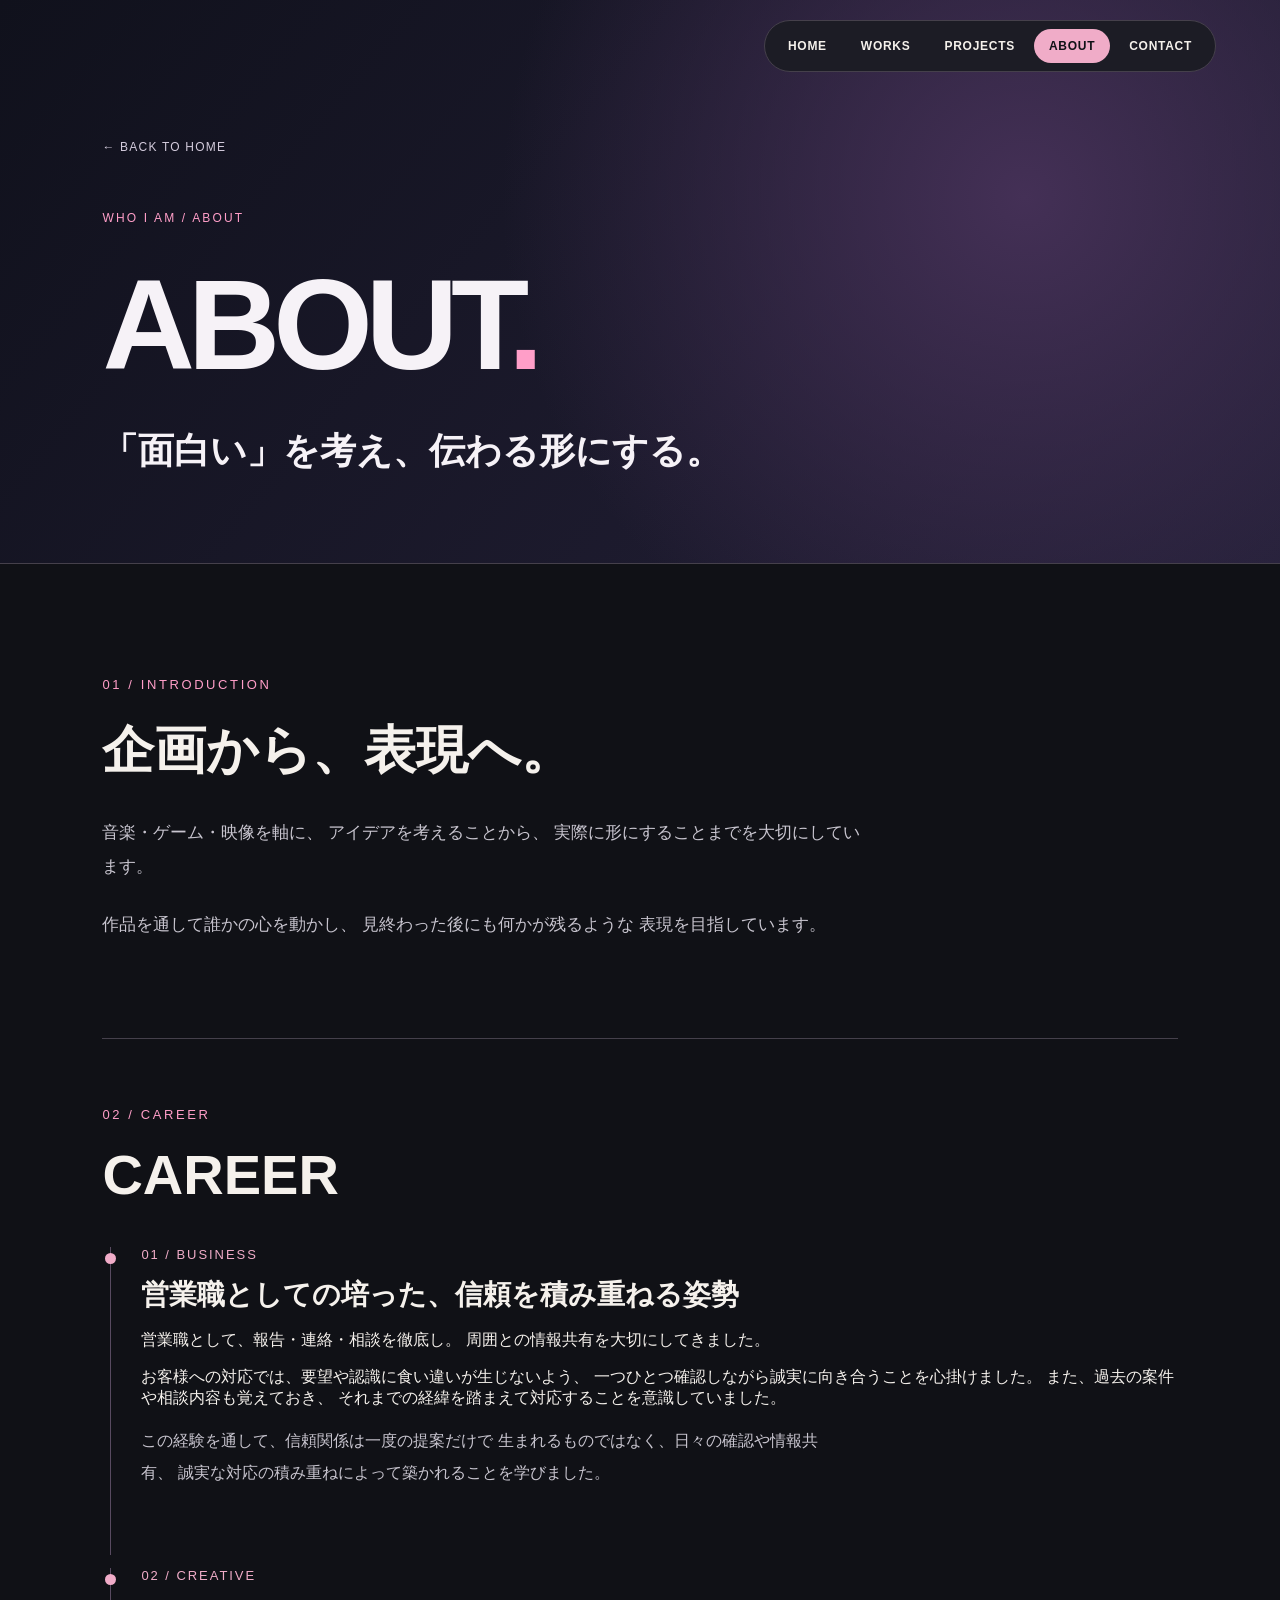
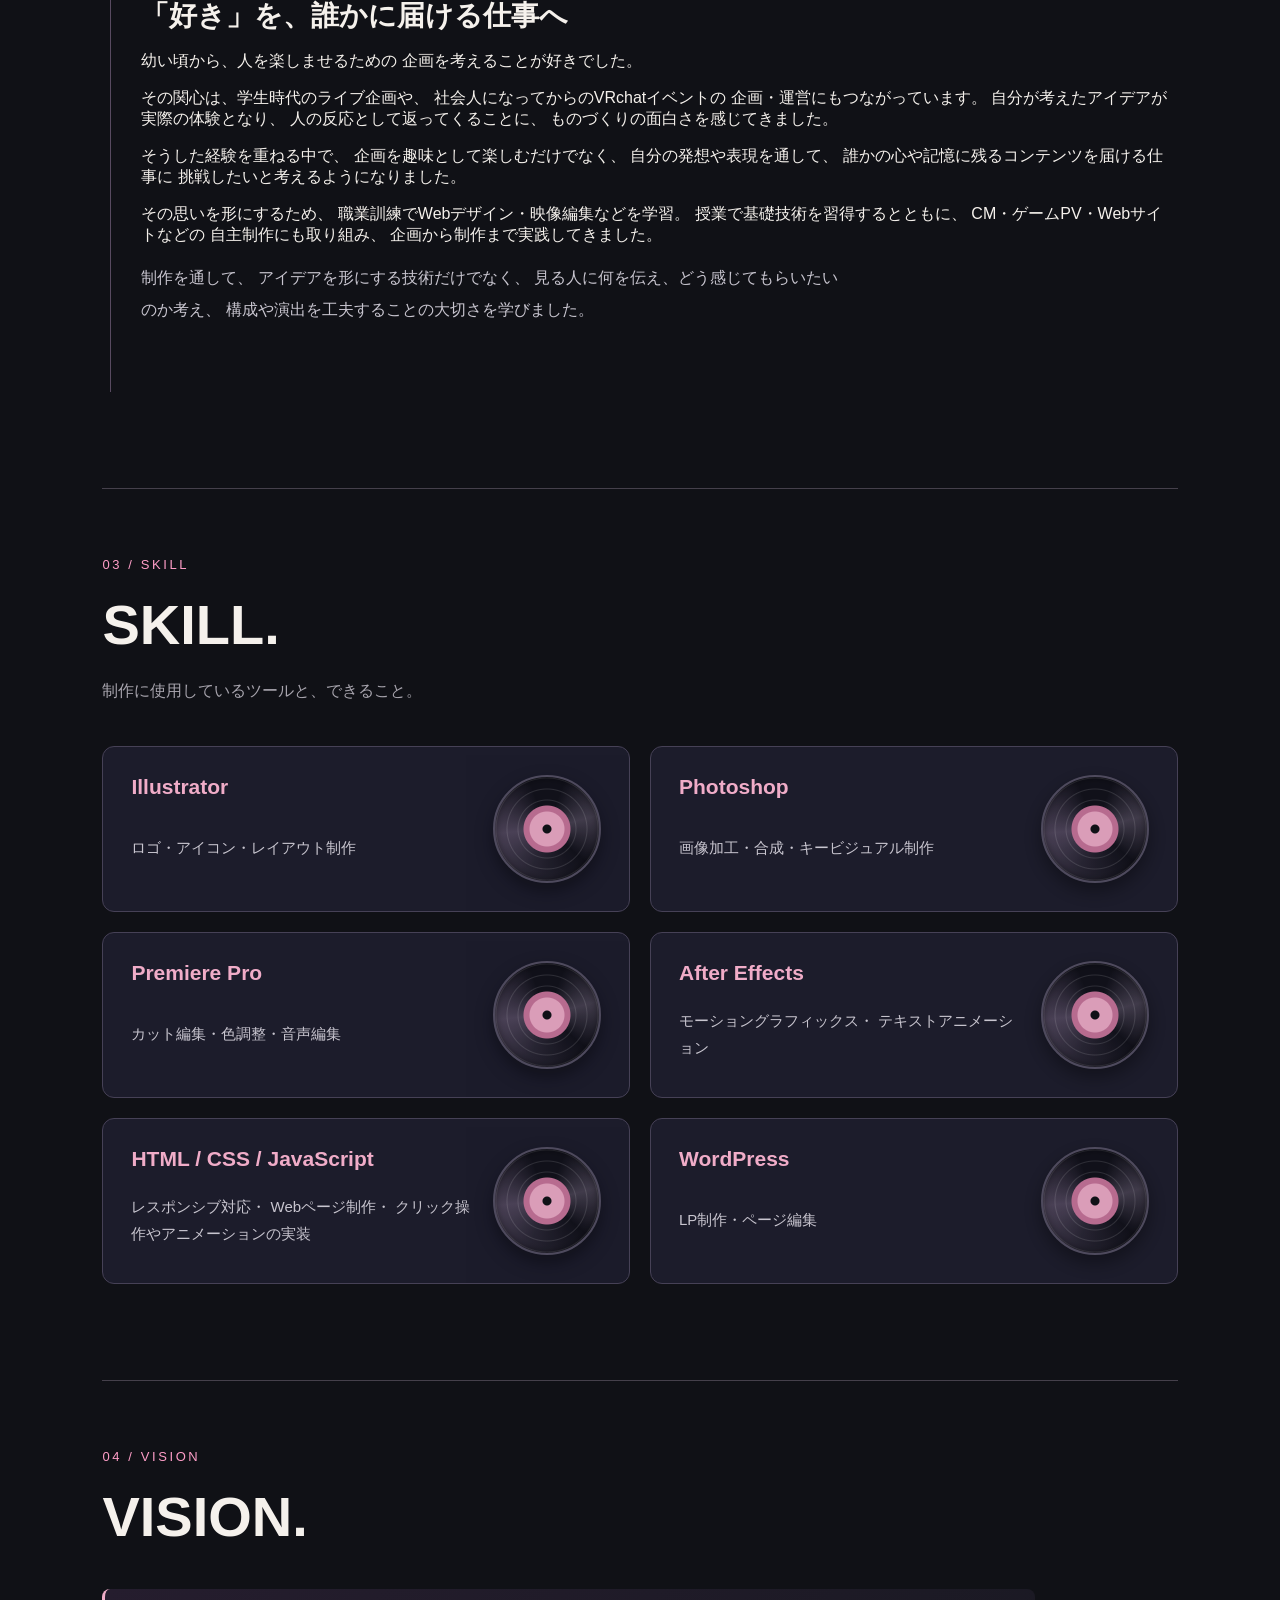
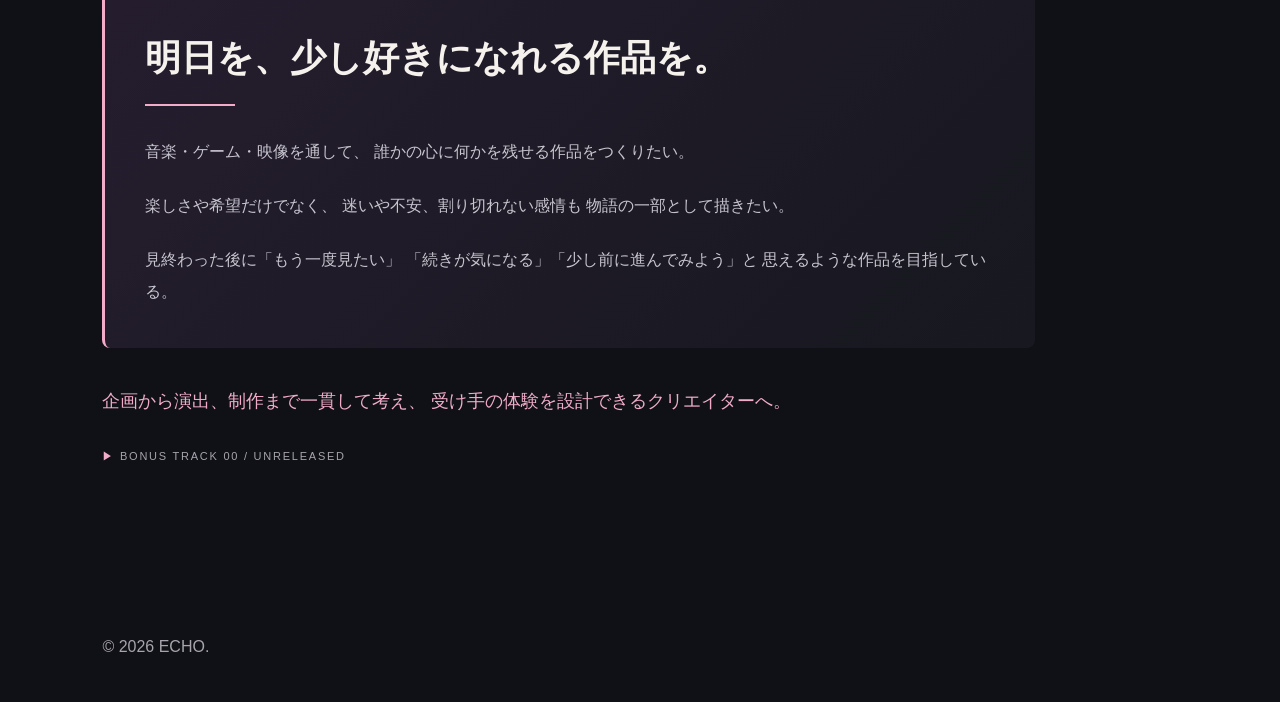
==== commit 066eda93: "Add files via upload" ====
--- a/about.html
+++ b/about.html
@@ -90,12 +90,24 @@
                         01 / BUSINESS
                     </p>
 
-                    <h3>営業職としての経験</h3>
-
-                    <p>
-                        営業職として社会人経験を積み、
-                        相手に合わせて情報を伝えることや、
-                        コミュニケーションの重要性を学んだ。
+                    <h3>営業職としての培った、信頼を積み重ねる姿勢</h3>
+
+                    <p>
+                        営業職として、報告・連絡・相談を徹底し。
+                        周囲との情報共有を大切にしてきました。
+                    </p>
+
+                    <p>
+                        お客様への対応では、要望や認識に食い違いが生じないよう、
+                        一つひとつ確認しながら誠実に向き合うことを心掛けました。
+                        また、過去の案件や相談内容も覚えておき、
+                        それまでの経緯を踏まえて対応することを意識していました。
+                    </p>
+
+                    <p>
+                        この経験を通して、信頼関係は一度の提案だけで
+                        生まれるものではなく、日々の確認や情報共有、
+                        誠実な対応の積み重ねによって築かれることを学びました。
                     </p>
 
                 </li>
@@ -107,15 +119,44 @@
                         02 / CREATIVE
                     </p>
 
-                    <h3>Webデザイン・映像制作を学ぶ</h3>
-
-                    <p>
-                        以前から関心のあった企画や表現を
-                        仕事につなげるため、職業訓練で
-                        Illustrator・Photoshop・Premiere Proなどを学習。
-
-                        映像やグラフィックの制作を通して、
-                        アイデアを形にする技術を身につけている。
+                    <h3>「好き」を、誰かに届ける仕事へ</h3>
+
+                    <p>
+                        幼い頃から、人を楽しませるための
+                        企画を考えることが好きでした。
+                    </p>
+
+                    <p>
+                        その関心は、学生時代のライブ企画や、
+                        社会人になってからのVRchatイベントの
+                        企画・運営にもつながっています。
+                        自分が考えたアイデアが実際の体験となり、
+                        人の反応として返ってくることに、
+                        ものづくりの面白さを感じてきました。
+                    </p>
+
+                    <p>
+                        そうした経験を重ねる中で、
+                        企画を趣味として楽しむだけでなく、
+                        自分の発想や表現を通して、
+                        誰かの心や記憶に残るコンテンツを届ける仕事に
+                        挑戦したいと考えるようになりました。
+                    </p>
+
+                    <p>
+                        その思いを形にするため、
+                        職業訓練でWebデザイン・映像編集などを学習。
+                        授業で基礎技術を習得するとともに、
+                        CM・ゲームPV・Webサイトなどの
+                        自主制作にも取り組み、
+                        企画から制作まで実践してきました。
+                    </p>
+
+                    <p>
+                        制作を通して、
+                        アイデアを形にする技術だけでなく、
+                        見る人に何を伝え、どう感じてもらいたいのか考え、
+                        構成や演出を工夫することの大切さを学びました。
                     </p>
 
                 </li>
@@ -223,11 +264,6 @@
                     <summary>
                         BONUS TRACK 00 / UNRELEASED
                     </summary>
-
-                    <p>
-                        これは、まだ再生途中の記録。<br>
-                        続きは、これからつくっていく。
-                    </p>
 
                     <div class="bonus-recording">
                         <span class="bonus-recording-light" aria-hidden="true"></span>
@@ -432,9 +468,9 @@
         progress.textContent =
             `ROUND ${round} / ${maxRounds}`;
 
-        // ROUND 1 = 3回、ROUND 2 = 4回...
+        // ROUND 1 = 4回、ROUND 2 = 5回...
         sequence = Array.from(
-            { length: round + 2 },
+            { length: round + 3 },
             () => Math.floor(Math.random() * pads.length)
         );
 
@@ -445,11 +481,14 @@
 
         if(version !== gameVersion) return;
 
+        const lightTime = [550, 430, 320][round - 1];
+        const gapTime = [280, 220, 160][round - 1];
+
         for(const number of sequence){
 
             pads[number].classList.add("is-lit");
 
-            await sleep(550);
+            await sleep(lightTime);
 
             if(version !== gameVersion){
                 clearLights();
@@ -458,9 +497,10 @@
 
             pads[number].classList.remove("is-lit");
 
-            await sleep(280);
+            await sleep(gapTime);
 
             if(version !== gameVersion) return;
+
         }
 
         acceptingInput = true;
--- a/style.css
+++ b/style.css
@@ -3963,7 +3963,9 @@
     #noise-patrol-detail .work-detail-preview,
     #all-here-detail .work-detail-preview,
     #black-sort-detail .work-detail-preview,
-    #round-shift-detail .work-detail-preview{
+    #round-shift-detail .work-detail-preview,
+    #last-call-detail .work-detail-preview,
+    #byakuya-detail .work-detail-preview{
         display: block;
 
         width: auto;
@@ -4048,12 +4050,14 @@
     background: 
         linear-gradient(
             90deg,
-            rgba(10, 11, 16, 0.96) 0%,
-            rgba(10, 11, 16, 0.85) 38%,
-            rgba(10, 11, 16, 0.08) 100%
+            rgba(10, 11, 16, 0.90) 0%,
+            rgba(10, 11, 16, 0.65) 46%,
+            rgba(10, 11, 16, 0.25) 100%
         ),
         url("black-sort-illustration.png")
         right center / 155% auto no-repeat;
+
+    border: 1px solid #B65C62;
 
 }
 
@@ -4111,6 +4115,98 @@
     line-height: 1;
     letter-spacing: 0.04em;
 }
+
+
+/* =====================================
+    LAST CALL HERO / COVER
+===================================== */
+
+.last-call-hero-cover{
+    display: flex;
+    flex-direction: column;
+    justify-content: center;
+    gap: 12px;
+    padding: 18px;
+    box-sizing: border-box;
+
+    background:
+        linear-gradient(
+            90deg,
+            rgba(16, 18, 26, 0.96) 0%,
+            rgba(16, 18, 26, 0.76) 55%,
+            rgba(16, 18, 26, 0.18) 100%
+        ),
+        url("last-call-hero.png")
+        center center / cover no-repeat;
+
+    border: 1px solid #C65A4B;
+}
+
+
+/* ジャンル表記　*/
+.last-call-hero-cover span{
+    color: #F1A38C;
+    font-size: 11px;
+    font-weight: bold;
+    letter-spacing: 0.15em;
+}
+
+
+/* 作品タイトル　*/
+.last-call-hero-cover strong{
+    color: #FFFFFF;
+    font-size: clamp(28px, 3.5vw, 40px);
+    font-weight: 900;
+    line-height: 1.05;
+    letter-spacing: -0.04em;
+    text-shadow: 0 3px 12px rgba(0, 0, 0, 0.6);
+}
+
+
+/* =====================================
+   白夜の庭 / WORKS COVER
+===================================== */
+
+.byakuya-cover{
+    display: flex;
+    flex-direction: column;
+    justify-content: center;
+    gap: 12px;
+    padding: 22px;
+    box-sizing: border-box;
+
+    background:
+        linear-gradient(
+            90deg,
+            rgba(9, 21, 29, 0.95) 0%,
+            rgba(9, 21, 29, 0.70) 50%,
+            rgba(9, 21, 29, 0.15) 100%
+        ),
+        url("byakuya-no-niwa.png")
+        center center / cover no-repeat;
+
+    border: 1px solid #77DCEB;
+}
+
+
+/* ジャンル表記　*/
+.byakuya-cover span{
+    color: #A3E0C0;
+    font-size: 11px;
+    font-weight: bold;
+    letter-spacing: 0.12em;
+}
+
+
+/* タイトル */
+.byakuya-cover strong{
+    color: #FFFFFF;
+    font-size: clamp(30px, 3.5vw, 42px);
+    font-weight: 900;
+    line-height: 1.1;
+    text-shadow: 0 3px 12px rgba(0, 0, 0, 0.65);
+}
+
 
 
 /* =====================================
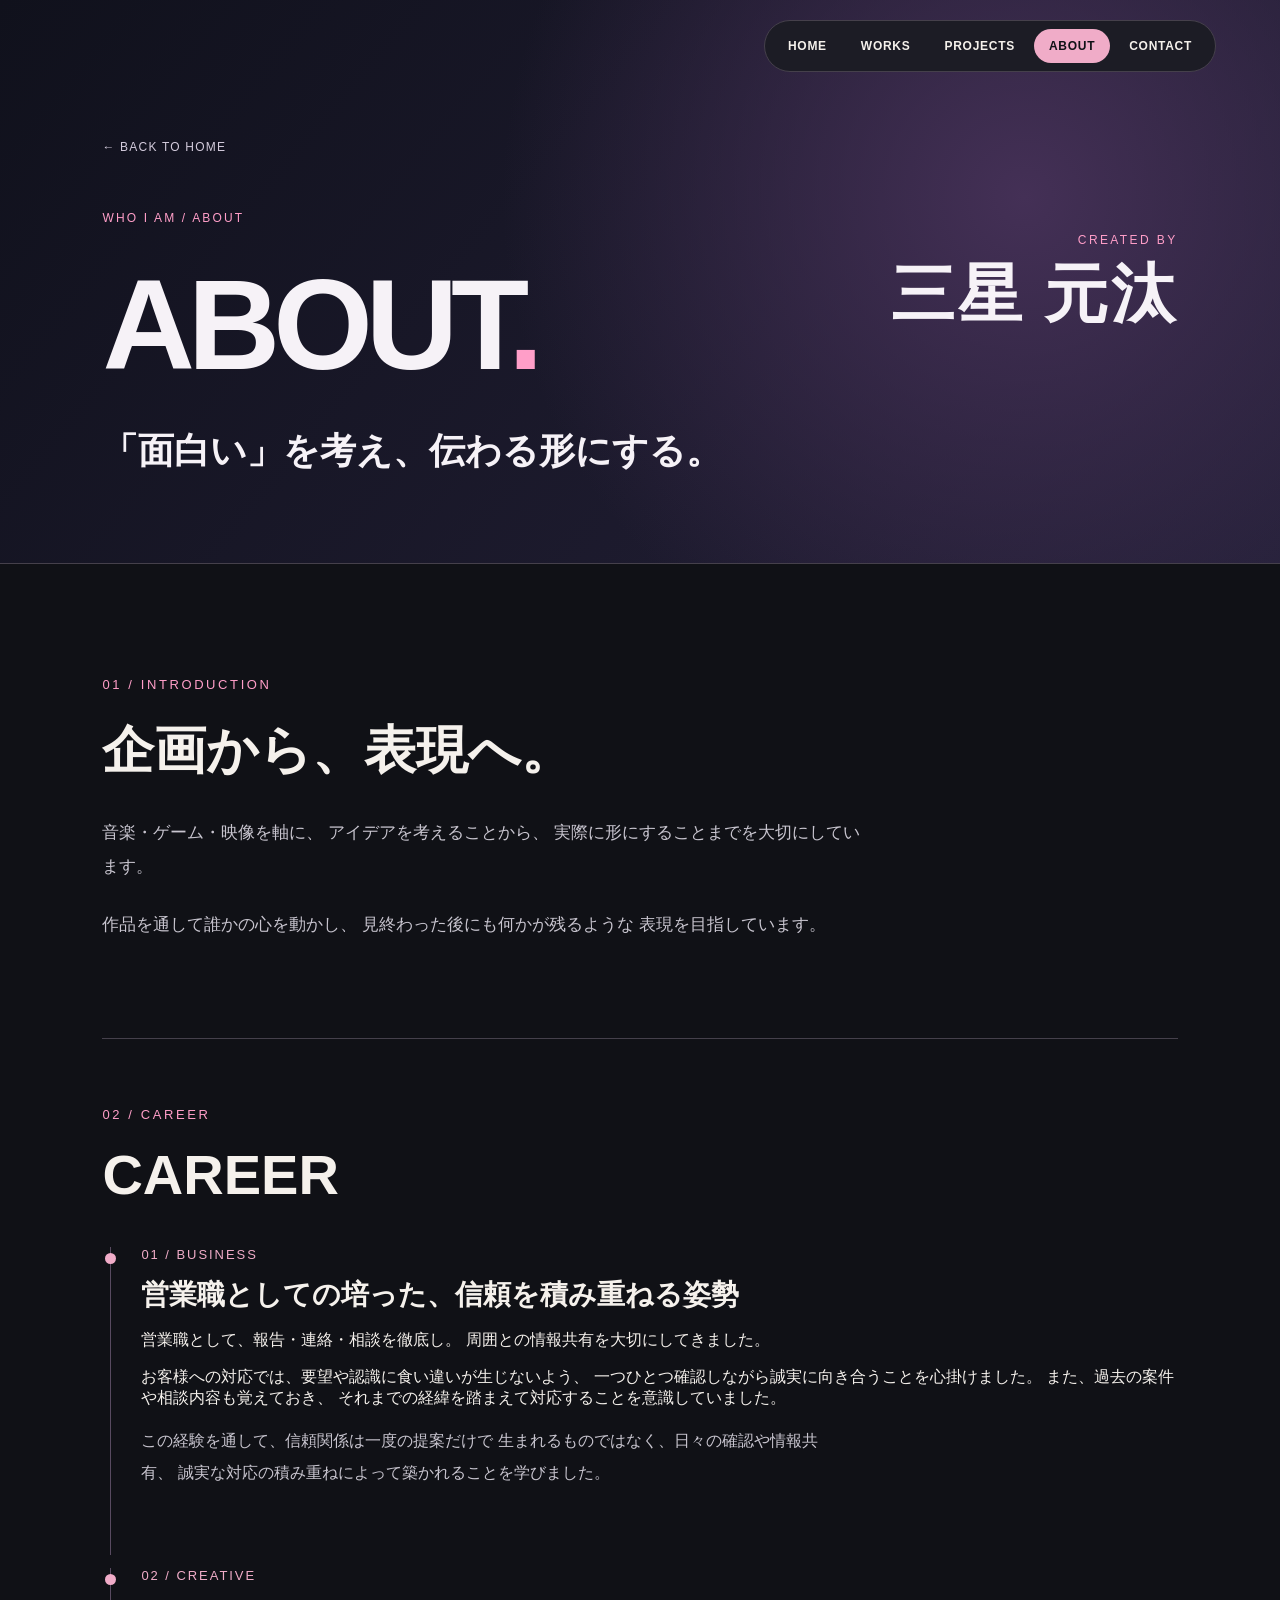
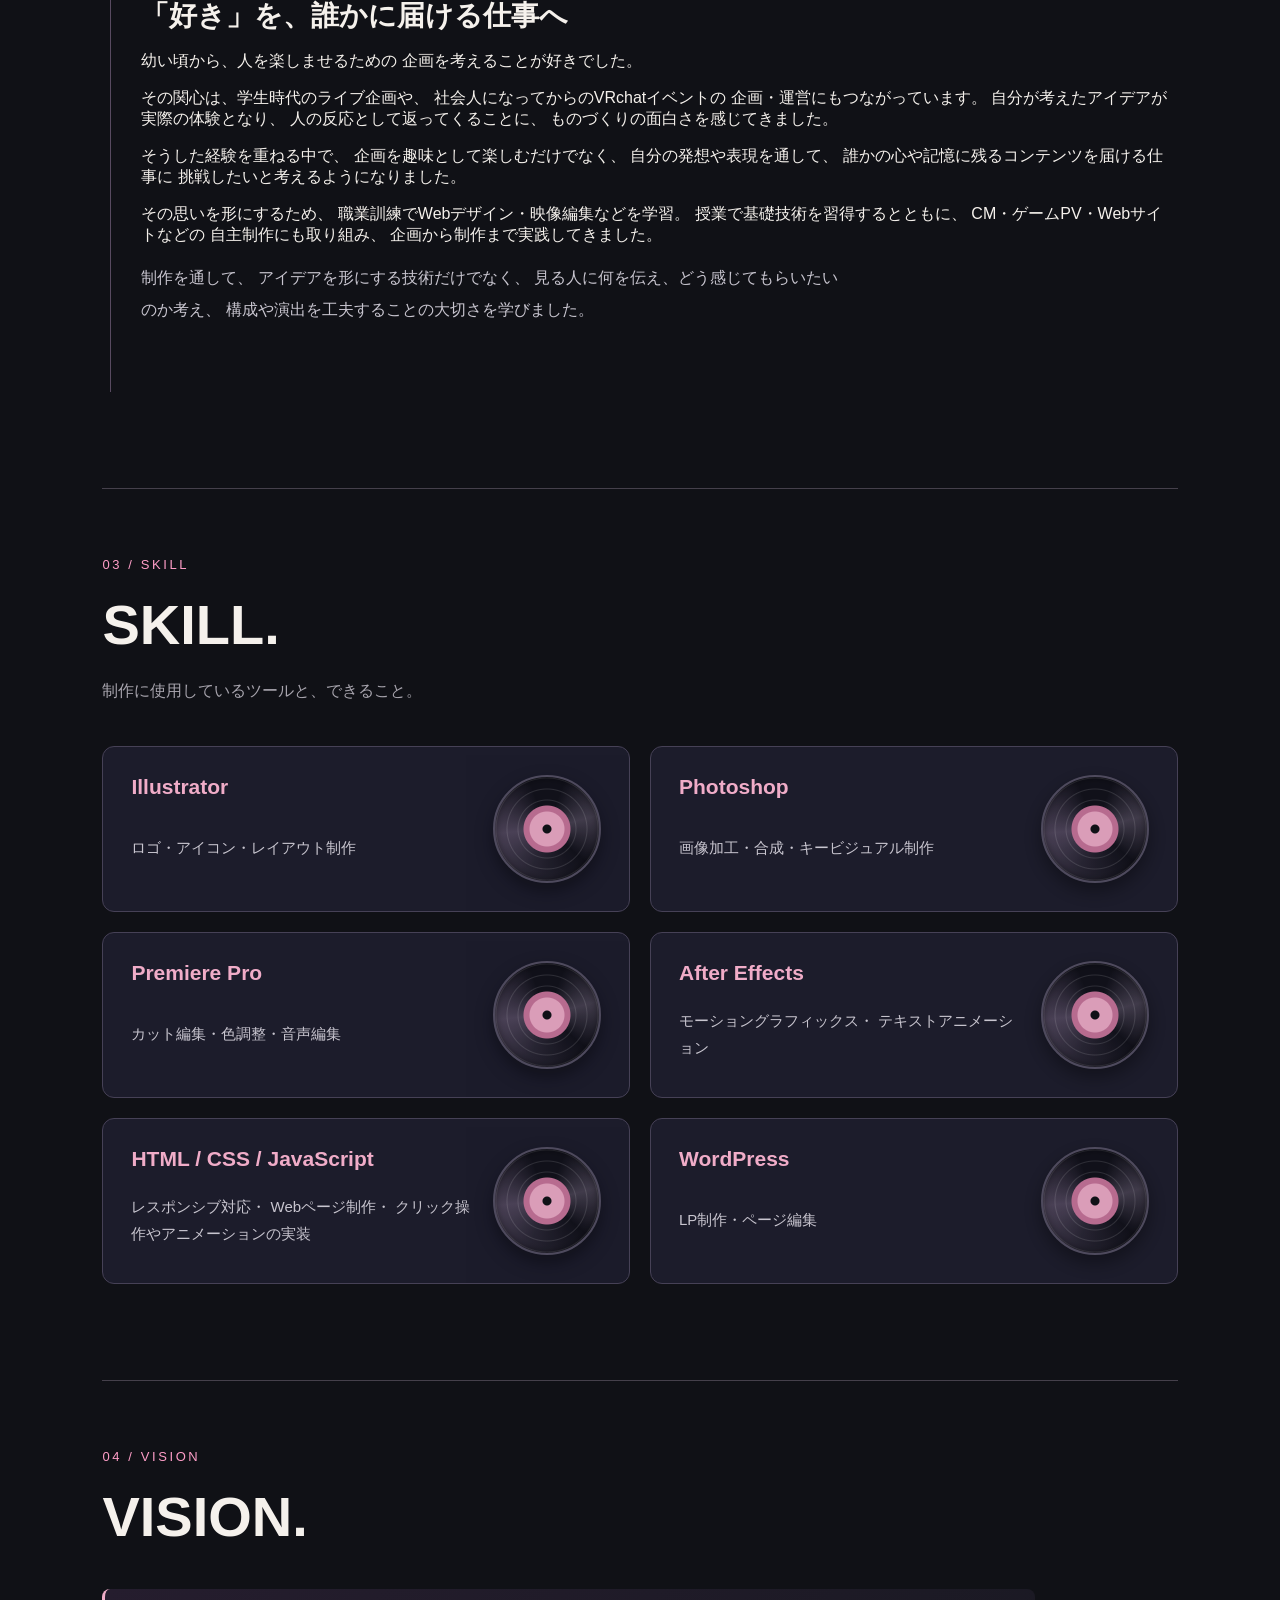
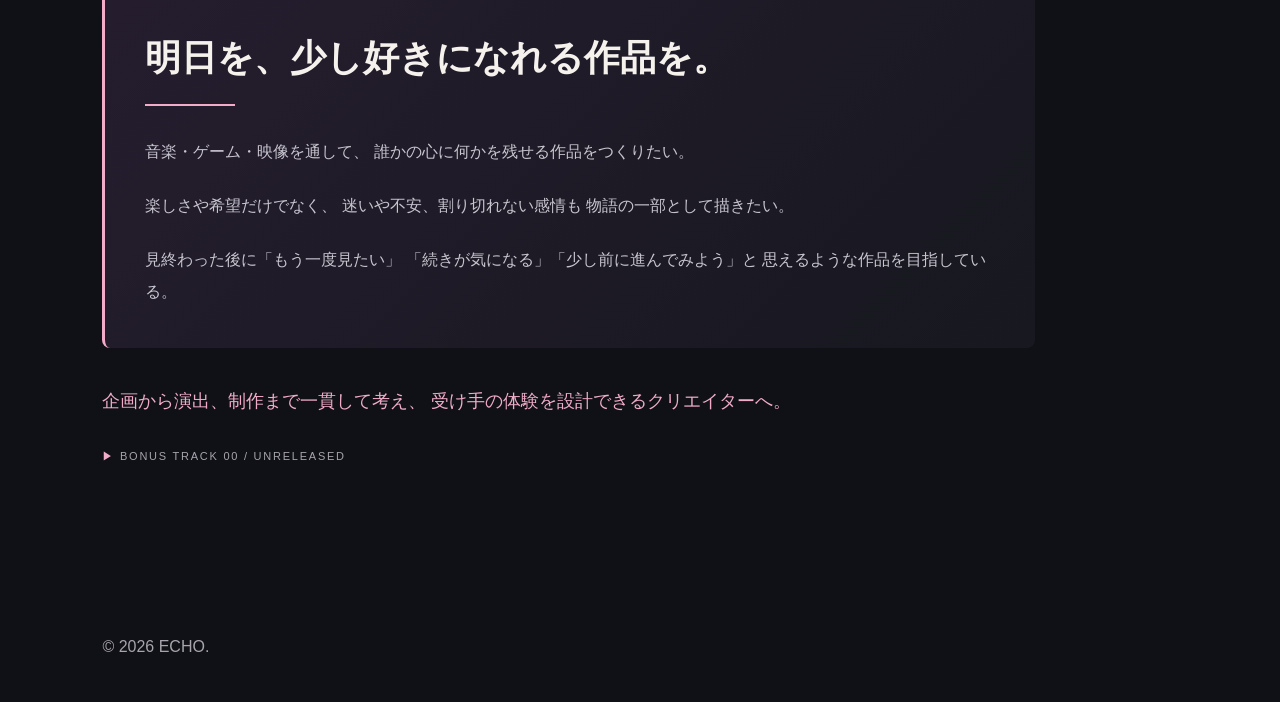
==== commit c33bbedf: "Add files via upload" ====
--- a/about.html
+++ b/about.html
@@ -41,6 +41,12 @@
         <p class="about-lead">
             「面白い」を考え、<span class="about-nowrap">伝わる形にする。</span>
         </p>
+
+        <!-- 制作者名 -->
+        <div class="about-creator">
+            <span>CREATED BY</span>
+            <strong>三星 元汰</strong>
+        </div>
 
     </header>
 
--- a/style.css
+++ b/style.css
@@ -3965,7 +3965,10 @@
     #black-sort-detail .work-detail-preview,
     #round-shift-detail .work-detail-preview,
     #last-call-detail .work-detail-preview,
-    #byakuya-detail .work-detail-preview{
+    #byakuya-detail .work-detail-preview,
+    #farm-story-detail .work-detail-preview
+    #haunt-design-detail .work-detail-preview,
+    #mogumogu-bullet-detail .work-detail-preview{
         display: block;
 
         width: auto;
@@ -4208,6 +4211,136 @@
 }
 
 
+/* =====================================
+   牧場経営譚 / WORKS COVER
+===================================== */
+
+.farm-story-cover{
+    display: flex;
+    flex-direction: column;
+    justify-content: center;
+    gap: 12px;
+    padding: 22px;
+    box-sizing: border-box;
+
+    background:
+        linear-gradient(
+            90deg,
+            rgba(20, 30, 21, 0.96) 0%,
+            rgba(20, 30, 21, 0.72) 50%,
+            rgba(20, 30, 21, 0.12) 100%
+        ),
+        url("farm-stroy.png")
+        center center / cover no-repeat;
+
+    border: 1px solid #E8C878;
+}
+
+
+/* ジャンル表記　*/
+.farm-story-cover span{
+    color: #B9DB85;
+    font-size: 11px;
+    font-weight: bold;
+    letter-spacing: 0.12em;
+}
+
+
+/* 作品タイトル　*/
+.farm-story-cover strong{
+    color: #FFFFFF;
+    font-size: clamp(27px, 3vw, 40px);
+    font-weight: 900;
+    line-height: 1.15;
+    text-shadow: 0 3px 12px rgba(0, 0, 0, 0.65);
+}
+
+
+/* =====================================
+   HAUNT DESIGN / WORKS COVER
+===================================== */
+
+.haunt-design-cover{
+    display: flex;
+    flex-direction: column;
+    justify-content: center;
+    gap: 12px;
+    padding: 22px;
+    box-sizing: border-box;
+
+    background:
+        linear-gradient(
+            90deg,
+            rgba(18, 14, 26, 0.96) 0%,
+            rgba(18, 14, 26, 0.72) 52%,
+            rgba(18, 14, 26, 0.18) 100%
+        ),
+        url("haunt-design.png")
+        center center / cover no-repeat;
+
+    border: 1px solid #AF88E8;
+}
+
+.haunt-design-cover span{
+    color: #C8A6F4;
+    font-size: 11px;
+    font-weight: bold;
+    letter-spacing: 0.12em;
+}
+
+.haunt-design-cover strong{
+    color: #FFFFFF;
+    font-size: clamp(26px, 3.3vw, 42px);
+    font-weight: 900;
+    line-height: 1.05;
+    letter-spacing: 0.02em;
+    text-shadow: 0 3 12px rgba(0, 0, 0, 0.7);
+}
+
+
+/* =====================================
+   もぐもぐバレット / WORKS COVER
+===================================== */
+
+.mogumogu-bullet-cover{
+    display: flex;
+    flex-direction: column;
+    justify-content: center;
+    gap: 12px;
+    padding: 22px;
+    box-sizing: border-box;
+
+    background:
+        linear-gradient(
+            90deg,
+            rgba(24, 37, 24, 0.94) 0%,
+            rgba(24, 37, 24, 0.65) 50%,
+            rgba(24, 37, 24, 0.08) 100%
+        ),
+        url("mogumogu-bullet.png")
+        center center / cover no-repeat;
+
+    border: 1px solid #F6D76D;
+}
+
+.mogumogu-bullet-cover span{
+    color: #9CE6AB;
+    font-size: 11px;
+    font-weight: bold;
+    letter-spacing: 0.12em;
+}
+    
+.mogumogu-bullet-cover strong{
+    color: #FFFFFF;    
+    font-size: clamp(24px, 3vw, 38px);
+    font-weight: 900;
+    line-height: 1.15;
+    letter-spacing: 0.02em;
+
+    text-shadow: 0 3px 12px rgba(0, 0, 0, 0.7);
+}
+
+
 
 /* =====================================
    ABOUT / BONUS TRACK REVEAL
@@ -4745,4 +4878,214 @@
     .about-page .lost-signal-result:not([hidden]){
         animation: none;
     }
-}+}
+
+
+/* =====================================
+   CONTACT / メール送信方法
+===================================== */
+
+/* ボタンの配置 */
+.contact-email-actions{
+    display: flex;
+    flex-wrap: wrap;
+    gap: 16px;
+    margin-top: 28px;
+}
+
+
+/* 既存ボタンの余白を調整 */
+.contact-email-actions .contact-email-link{
+    margin-top: 0px;
+}
+
+
+/* メールアプリ：ピンク塗りつぶし　*/
+.contact-email-actions .contact-email-link:not(.contact-gmail-link){
+    background: #FF9EC8;
+    color: #10111C;
+    border: 1px solid #FF9EC8;
+}
+
+
+/*Gmail：ピンクの枠線　*/
+.contact-email-actions .contact-gmail-link{
+    background: transparent;
+    color: #FF9EC8;
+    border: 1px solid #FF9EC8;
+}
+
+/* Gmailボタンのホバー */
+.contact-gmail-link:hover{
+    background: #FF9EC8;
+    color: #10111C;
+    transform: translateY(-4px);
+}
+
+
+/* =====================================
+   ABOUT / CREATOR NAME
+===================================== */
+
+/* ABOUTの配置基準 */
+.echo-about-hero {
+    position: relative;
+}
+
+/* 制作者名 */
+.about-creator {
+    position: absolute;
+    right: 8%;
+    top: 50%;
+    transform: translateY(-50%);
+    text-align: right;
+}
+
+/* 小さなラベル */
+.about-creator span {
+    display: block;
+    color: #FF9EC8;
+    font-size: 12px;
+    letter-spacing: 0.2em;
+    margin-bottom: 12px;
+}
+
+/* 制作者名 */
+.about-creator strong {
+    display: block;
+    color: #F6F2F7;
+    font-size: clamp(48px, 5vw, 90px);
+    font-weight: 900;
+    letter-spacing: 0.04em;
+    line-height: 1.1;
+    overflow-wrap: anywhere;
+
+    animation: fadeUp 1s ease-out both;
+}
+
+/* 補足 */
+.about-creator p {
+    color: #BDA2FF;
+    font-size: 11px;
+    letter-spacing: 0.12em;
+    margin-top: 14px;
+}
+
+/* タブレット・スマホ対応 */
+@media (max-width: 1000px) {
+    .about-creator {
+        position: static;
+        transform: none;
+        text-align: left;
+        margin-top: 36px;
+    }
+}
+
+@media (prefers-reduced-motion: reduce) {
+    .about-creator strong {
+        animation: none;
+    }
+}
+
+
+/* 動画の音声案内 */
+.movie-sound-note {
+    margin-top: 12px;
+    color: #F0ACC8;
+    font-size: 13px;
+    letter-spacing: 0.05em;
+    text-align: right;
+}
+
+
+
+
+/* =====================================
+   HOME / ABOUT ECHO
+===================================== */
+
+.echo-about-section {
+    box-sizing: border-box;
+    width: 100%;
+    max-width: none;
+    margin: 100px 0 60px;
+    padding: 55px 0 0;
+
+    display: grid;
+    grid-template-columns: 1fr 1.1fr;
+    gap: 70px;
+    align-items: start;
+
+    background: transparent;
+    border: none;
+    border-top: 1px solid #45404B;
+}
+
+.echo-about-label {
+    color: #FF9EC8;
+    font-size: 12px;
+    font-weight: bold;
+    letter-spacing: 0.2em;
+    margin: 0 0 28px;
+}
+
+.echo-about-section h2 {
+    color: #F6F2F7;
+    font-size: clamp(28px, 3.5vw, 46px);
+    line-height: 1.5;
+    margin: 0;
+}
+
+.echo-about-body {
+    min-width: 0;
+}
+
+.echo-about-text {
+    color: #C9C3D3;
+    font-size: 15px;
+    line-height: 2.1;
+    margin: 0 0 24px;
+}
+
+.echo-about-end {
+    color: #FF9EC8;
+    font-size: 14px;
+    font-weight: bold;
+    margin-top: 32px;
+}
+
+/* スマホ */
+@media (max-width: 720px) {
+    .echo-about-section {
+        grid-template-columns: 1fr;
+        gap: 28px;
+        margin: 70px 0 40px;
+        padding-top: 38px;
+    }
+
+    .echo-about-section h2 {
+        font-size: 28px;
+    }
+
+    .echo-about-text {
+        font-size: 14px;
+    }
+}
+
+
+/* =====================================
+   LINK ONE / SOUND画像の見切れ防止
+===================================== */
+
+#sound-preview {
+    display: block;
+    width: 100%;
+    height: auto;
+    aspect-ratio: auto;
+    object-fit: contain;
+}
+
+/* ホバー時に画像が拡大されないようにする */
+.point-visual:hover #sound-preview {
+    transform: none;
+}
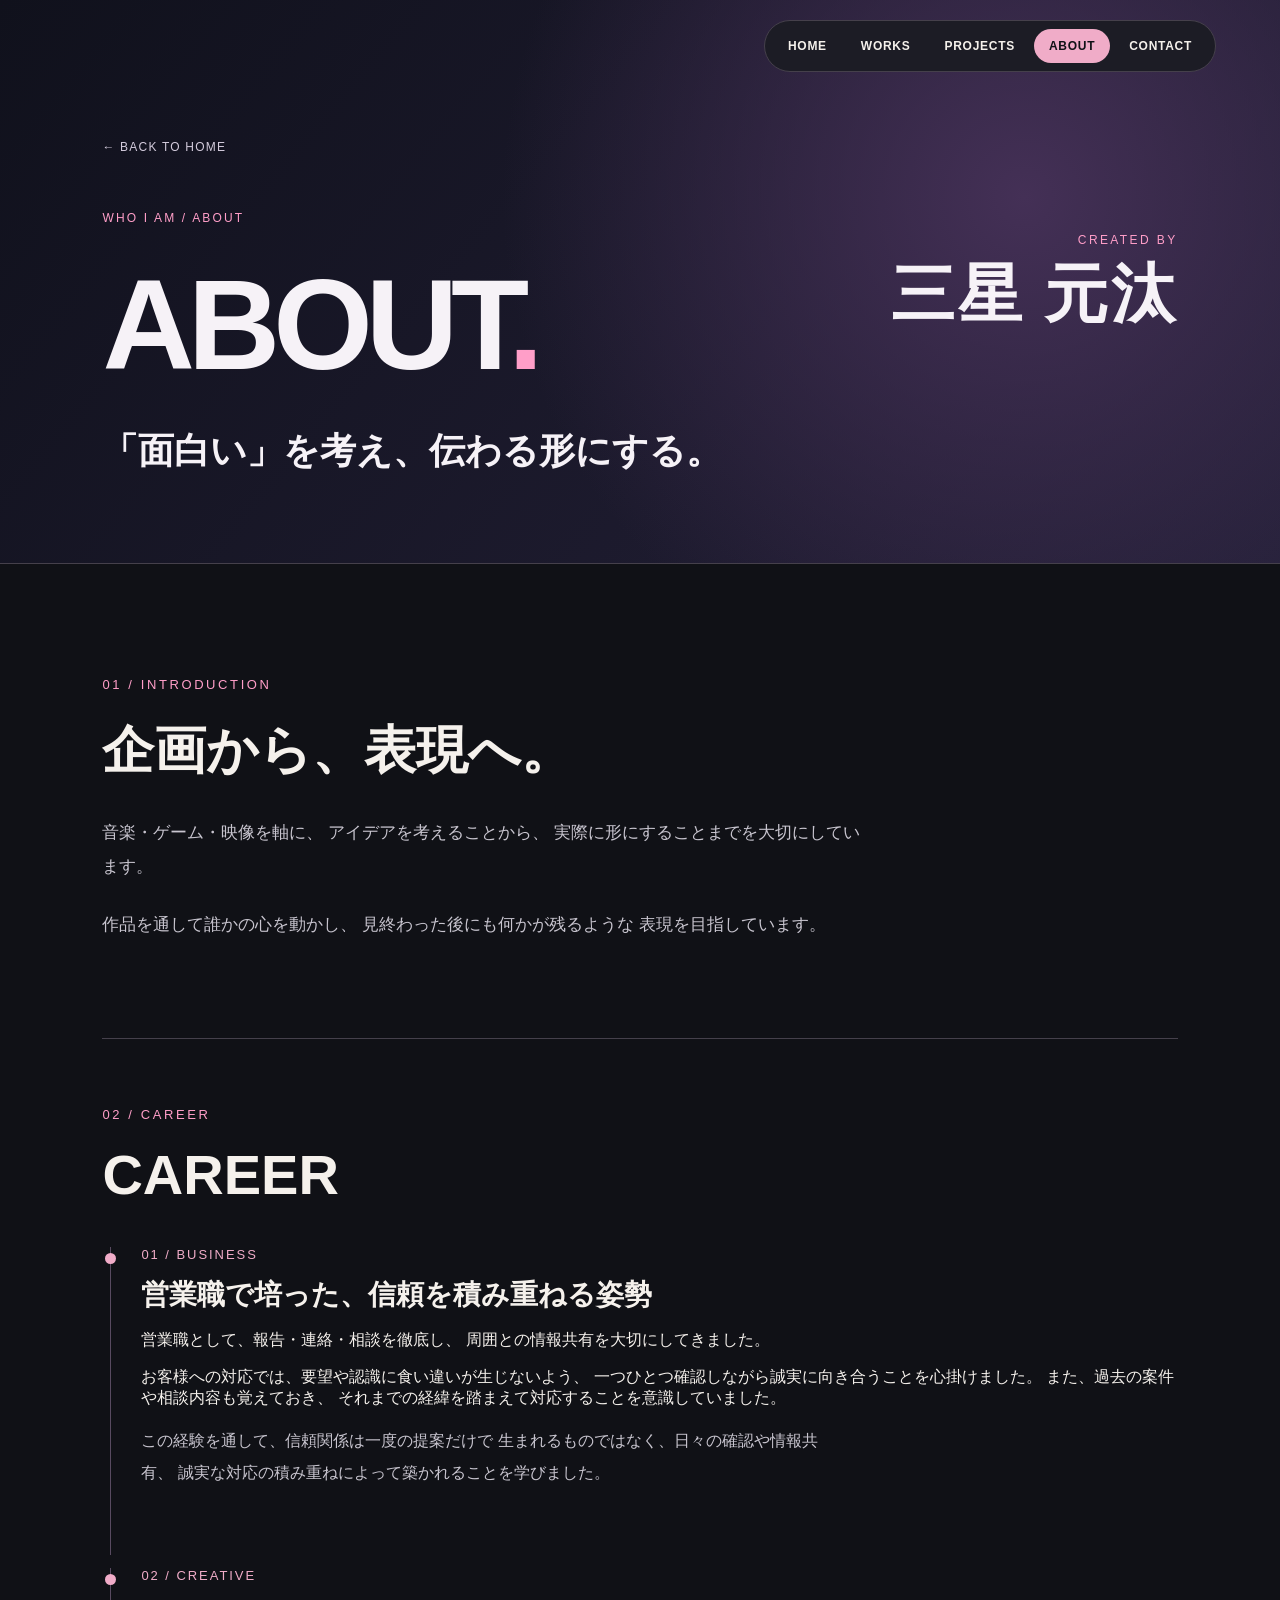
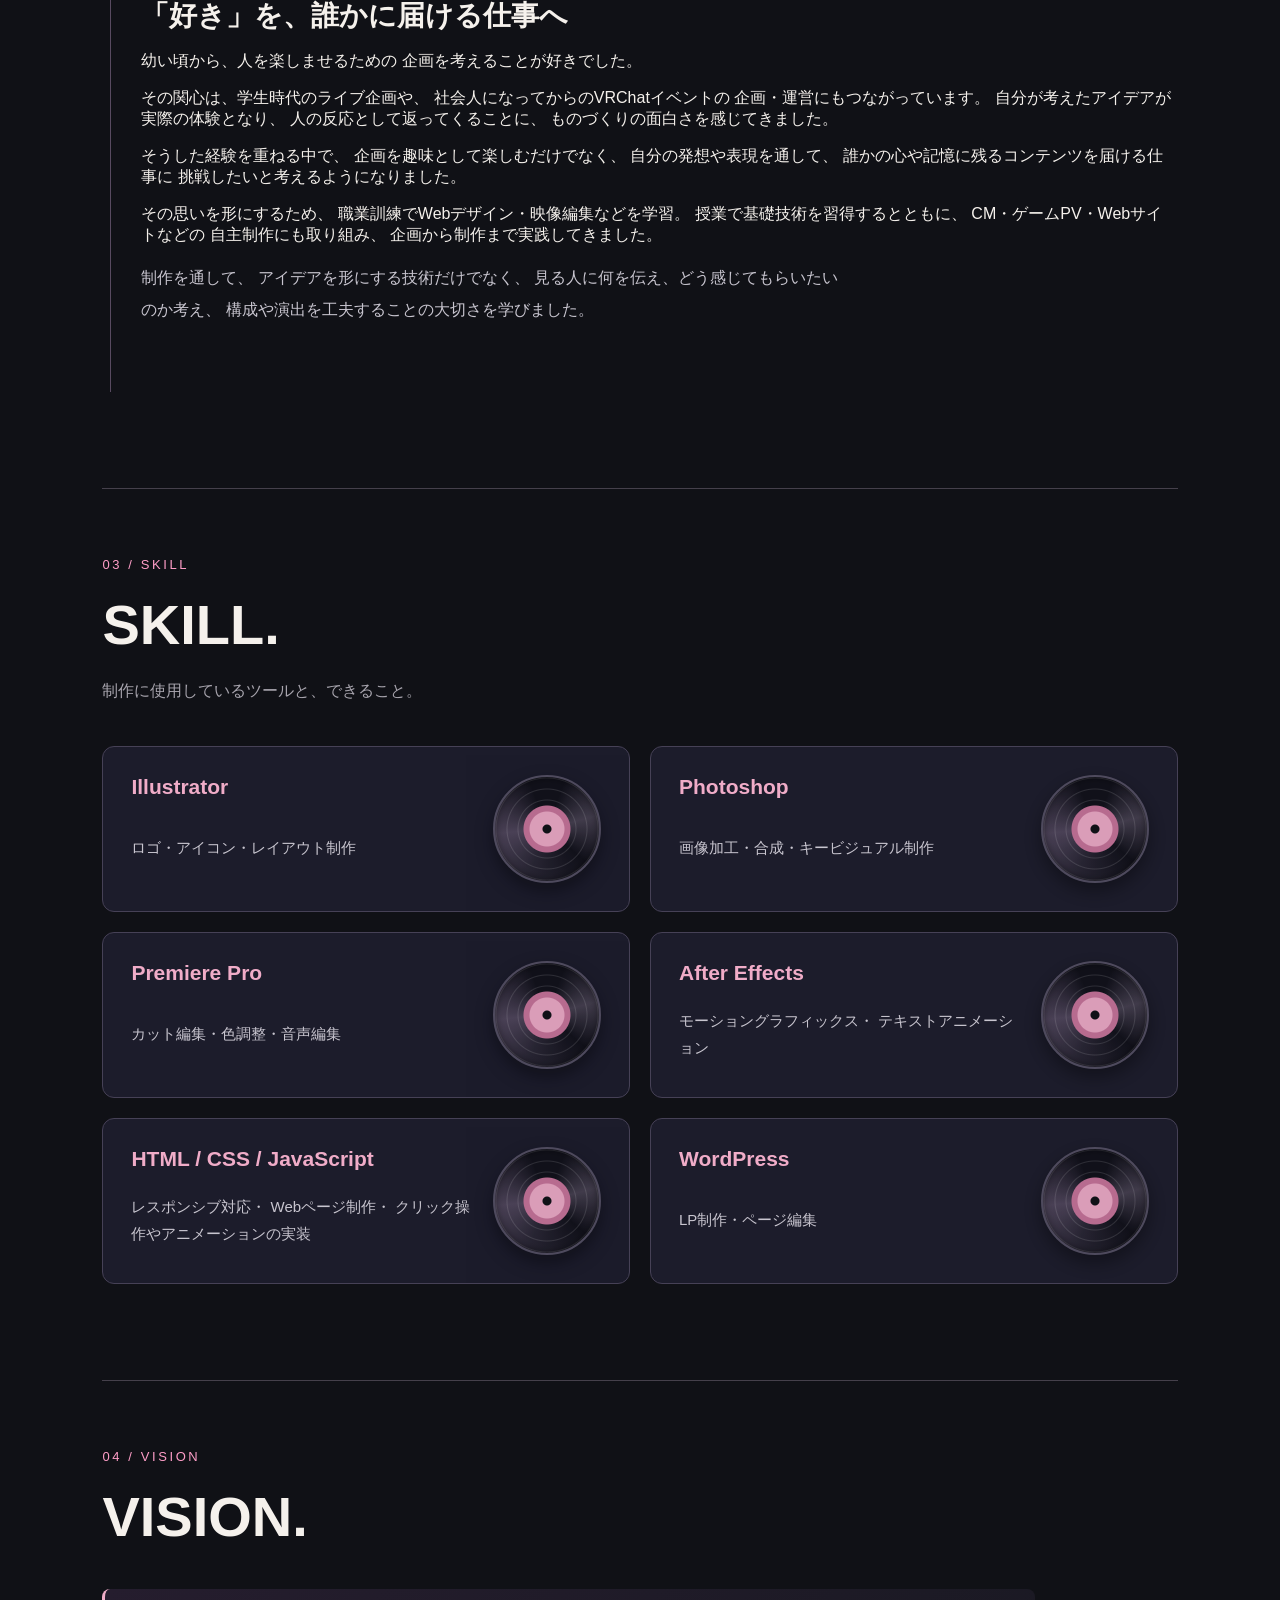
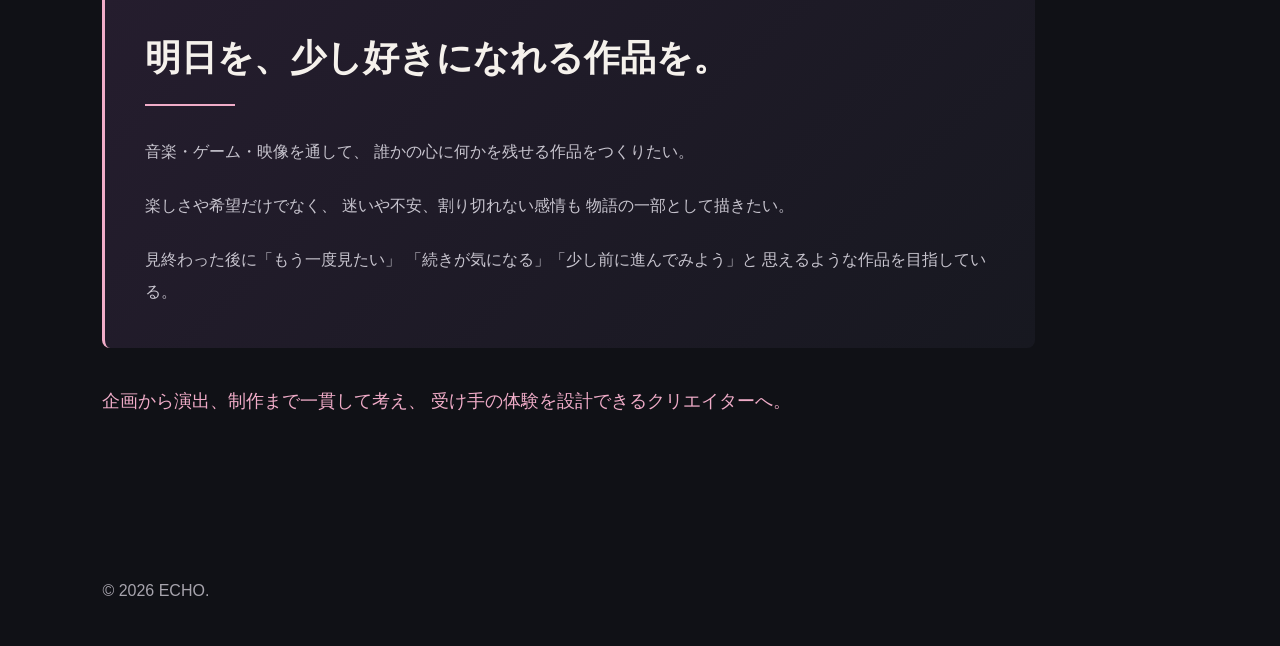
==== commit 3509c443: "Add files via upload" ====
--- a/about.html
+++ b/about.html
@@ -96,10 +96,10 @@
                         01 / BUSINESS
                     </p>
 
-                    <h3>営業職としての培った、信頼を積み重ねる姿勢</h3>
-
-                    <p>
-                        営業職として、報告・連絡・相談を徹底し。
+                    <h3>営業職で培った、信頼を積み重ねる姿勢</h3>
+
+                    <p>
+                        営業職として、報告・連絡・相談を徹底し、
                         周囲との情報共有を大切にしてきました。
                     </p>
 
@@ -134,7 +134,7 @@
 
                     <p>
                         その関心は、学生時代のライブ企画や、
-                        社会人になってからのVRchatイベントの
+                        社会人になってからのVRChatイベントの
                         企画・運営にもつながっています。
                         自分が考えたアイデアが実際の体験となり、
                         人の反応として返ってくることに、
@@ -266,93 +266,6 @@
                     受け手の体験を設計できるクリエイターへ。
                 </p>
 
-                <details class="vision-secret">
-                    <summary>
-                        BONUS TRACK 00 / UNRELEASED
-                    </summary>
-
-                    <div class="bonus-recording">
-                        <span class="bonus-recording-light" aria-hidden="true"></span>
-                        <span>STILL RECORDING...</span>
-                    </div>
-
-                    <!-- BONUS TRACK / LOST SIGNAL -->
-                    <div class="lost-signal" id="lost-signal">
-
-                        <div class="lost-signal-top">
-                            <span>SIGNAL ARCHIVE / 00</span>
-                            <span>● OFFLINE</span>
-                        </div>
-
-                        <h3>LOST SIGNAL<span>.</span></h3>
-
-                        <p class="lost-signal-lead">
-                            失われた信号を、再接続してください。<br>
-                            光った順番を覚えて、同じ順番に入力。
-                        </p>
-
-                        <!-- 3つの信号 -->
-                        <div class="lost-signal-grid"
-                             role="group"
-                             aria-label="信号入力">
-
-                             <button type="button"
-                                     class="lost-signal-pad"
-                                     data-signal="0"
-                                     aria-label="信号01"
-                                     disabled>01</button>
-
-                             <button type="button"
-                                     class="lost-signal-pad"
-                                     data-signal="1"
-                                     aria-label="信号02"
-                                     disabled>02</button>
-
-                             <button type="button"
-                                     class="lost-signal-pad"
-                                     data-signal="2"
-                                     aria-label="信号03"
-                                     disabled>03</button>
-
-                        </div>
-
-                        <!-- 操作 -->
-                        <div class="lost-signal-actions">
-
-                            <button type="button"
-                                    id="lost-signal-start">
-                                CONNECT
-                            </button>
-
-                            <span id="lost-signal-progress">
-                                ROUND 0 / 3
-                            </span>
-
-                        </div>
-
-                        <p class="lost-signal-status"
-                           id="lost-signal-status"
-                           role="status">
-                            CONNECTを押して開始
-                        </p>
-
-                        <!-- クリア後の隠しメッセージ -->
-                        <div class="lost-signal-result"
-                             id="lost-signal-result"
-                             hidden>
-
-                             <strong>RECORD RESTORED.</strong>
-
-                             <p>
-                                この記録の続きは、まだ存在しない。<br>
-                                だから、これからつくる。
-                             </p>
-
-                        </div>
-
-                    </div>
-
-                </details>
 
         </section>
 
@@ -410,232 +323,6 @@
 });
 </script>
 
-<!-- =====================================
-     LOST SIGNAL / GAME SYSTEM
-===================================== -->
-
-<script>
-(() => {
-
-    const game = document.getElementById("lost-signal");
-    if(!game) return;
-
-    const pads = [
-        ...game.querySelectorAll(".lost-signal-pad")
-    ];
-
-    const startButton =
-        document.getElementById("lost-signal-start");
-
-    const progress =
-        document.getElementById("lost-signal-progress");
-
-    const status =
-        document.getElementById("lost-signal-status");
-
-    const result = 
-        document.getElementById("lost-signal-result");
-
-    const secret = game.closest("details");
-
-    const maxRounds = 3;
-
-    let round = 0;
-    let sequence = [];
-    let inputIndex = 0;
-    let acceptingInput = false;
-    let gameVersion = 0;
-
-    // 時間を空ける処理
-    const sleep = ms =>
-        new Promise(resolve => setTimeout(resolve, ms));
-
-    // 信号ボタンの操作可否
-    function enablePads(enabled){
-        pads.forEach(pad => {
-            pad.disabled = !enabled;
-        });
-    }
-
-    // 光を消す
-    function clearLights(){
-        pads.forEach(pad => {
-            pad.classList.remove("is-lit");
-        });
-    }
-
-    // 信号を順番に光らせる
-    async function playRound(version) {
-
-        acceptingInput = false;
-        enablePads(false);
-        inputIndex = 0;
-        
-        progress.textContent =
-            `ROUND ${round} / ${maxRounds}`;
-
-        // ROUND 1 = 4回、ROUND 2 = 5回...
-        sequence = Array.from(
-            { length: round + 3 },
-            () => Math.floor(Math.random() * pads.length)
-        );
-
-        status.textContent =
-            "信号を再生中。順番を覚えてください。";
-
-        await sleep(600);
-
-        if(version !== gameVersion) return;
-
-        const lightTime = [550, 430, 320][round - 1];
-        const gapTime = [280, 220, 160][round - 1];
-
-        for(const number of sequence){
-
-            pads[number].classList.add("is-lit");
-
-            await sleep(lightTime);
-
-            if(version !== gameVersion){
-                clearLights();
-                return;
-            }
-
-            pads[number].classList.remove("is-lit");
-
-            await sleep(gapTime);
-
-            if(version !== gameVersion) return;
-
-        }
-
-        acceptingInput = true;
-        enablePads(true);
-
-        status.textContent =
-            "光った順番に信号を押してください。";
-    }
-
-    // 全ラウンドクリア
-    function gameClear(){
-
-        acceptingInput = false;
-        enablePads(false);
-
-        status.textContent =
-            "信号の復元に成功しました！";
-
-        result.hidden = false;
-
-        startButton.disabled = false;
-        startButton.textContent = "PLAY AGAIN";
-    }
-
-    // 信号を押したとき
-    pads.forEach((pad, index) => {
-        pad.addEventListener("click", async() => {
-
-        if(!acceptingInput) return;
-
-        // 入力した信号が違う場合
-        if(index !== sequence[inputIndex]){
-
-            acceptingInput = false;
-            enablePads(false);
-
-            status.textContent =
-                "SIGNAL LOST... 信号が途切れました。";
-
-            startButton.disabled = false;
-            startButton.textContent = "RETRY";
-
-            return;
-        }
-
-        // 正解した信号を一瞬光らせる
-        pad.classList.add("is-lit");
-
-        setTimeout(() => {
-            pad.classList.remove("is-lit");
-        }, 180);
-
-        inputIndex++;
-
-        // まだ入力する信号が残っている
-        if(inputIndex < sequence.length) return;
-
-        acceptingInput = false;
-        enablePads(false);
-
-        // 最終ラウンド終了
-        if(round === maxRounds){
-            gameClear();
-            return;
-        }
-
-        // 次のラウンド
-        status.textContent =
-            "SIGNAL CONNECTED. 次の信号へ...";
-
-        const version = gameVersion;
-
-        await sleep(850);
-
-        if(version !== gameVersion) return;
-
-        round++;
-        playRound(version);
-    });
-});
-
-// CONNECTボタン
-startButton.addEventListener("click", () => {
-
-    gameVersion++;
-
-    round = 1;
-    inputIndex = 0;
-    sequence = [];
-    acceptingInput = false;
-
-    clearLights();
-    enablePads(false);
-
-    result.hidden = true;
-
-    startButton.disabled = true;
-    startButton.textContent = "CONNECTING...";
-
-    playRound(gameVersion);
-});
-
-// BONUS TRACKを閉じたときにリセット
-if(secret){
-   secret.addEventListener("toggle", () => {
-
-    if(secret.open) return;
-
-    gameVersion++;
-    round = 0;
-    acceptingInput = false;
-
-    clearLights();
-    enablePads(false);
-
-    startButton.disabled = false;
-    startButton.textContent = "CONNECT";
-
-    progress.textContent = "ROUND 0 / 3";
-    status.textContent = "CONNECTを押して開始";
-
-    result.hidden = true;
-   });
-}
-
-})();
-
-</script>
-
 
 </body>
 </html>
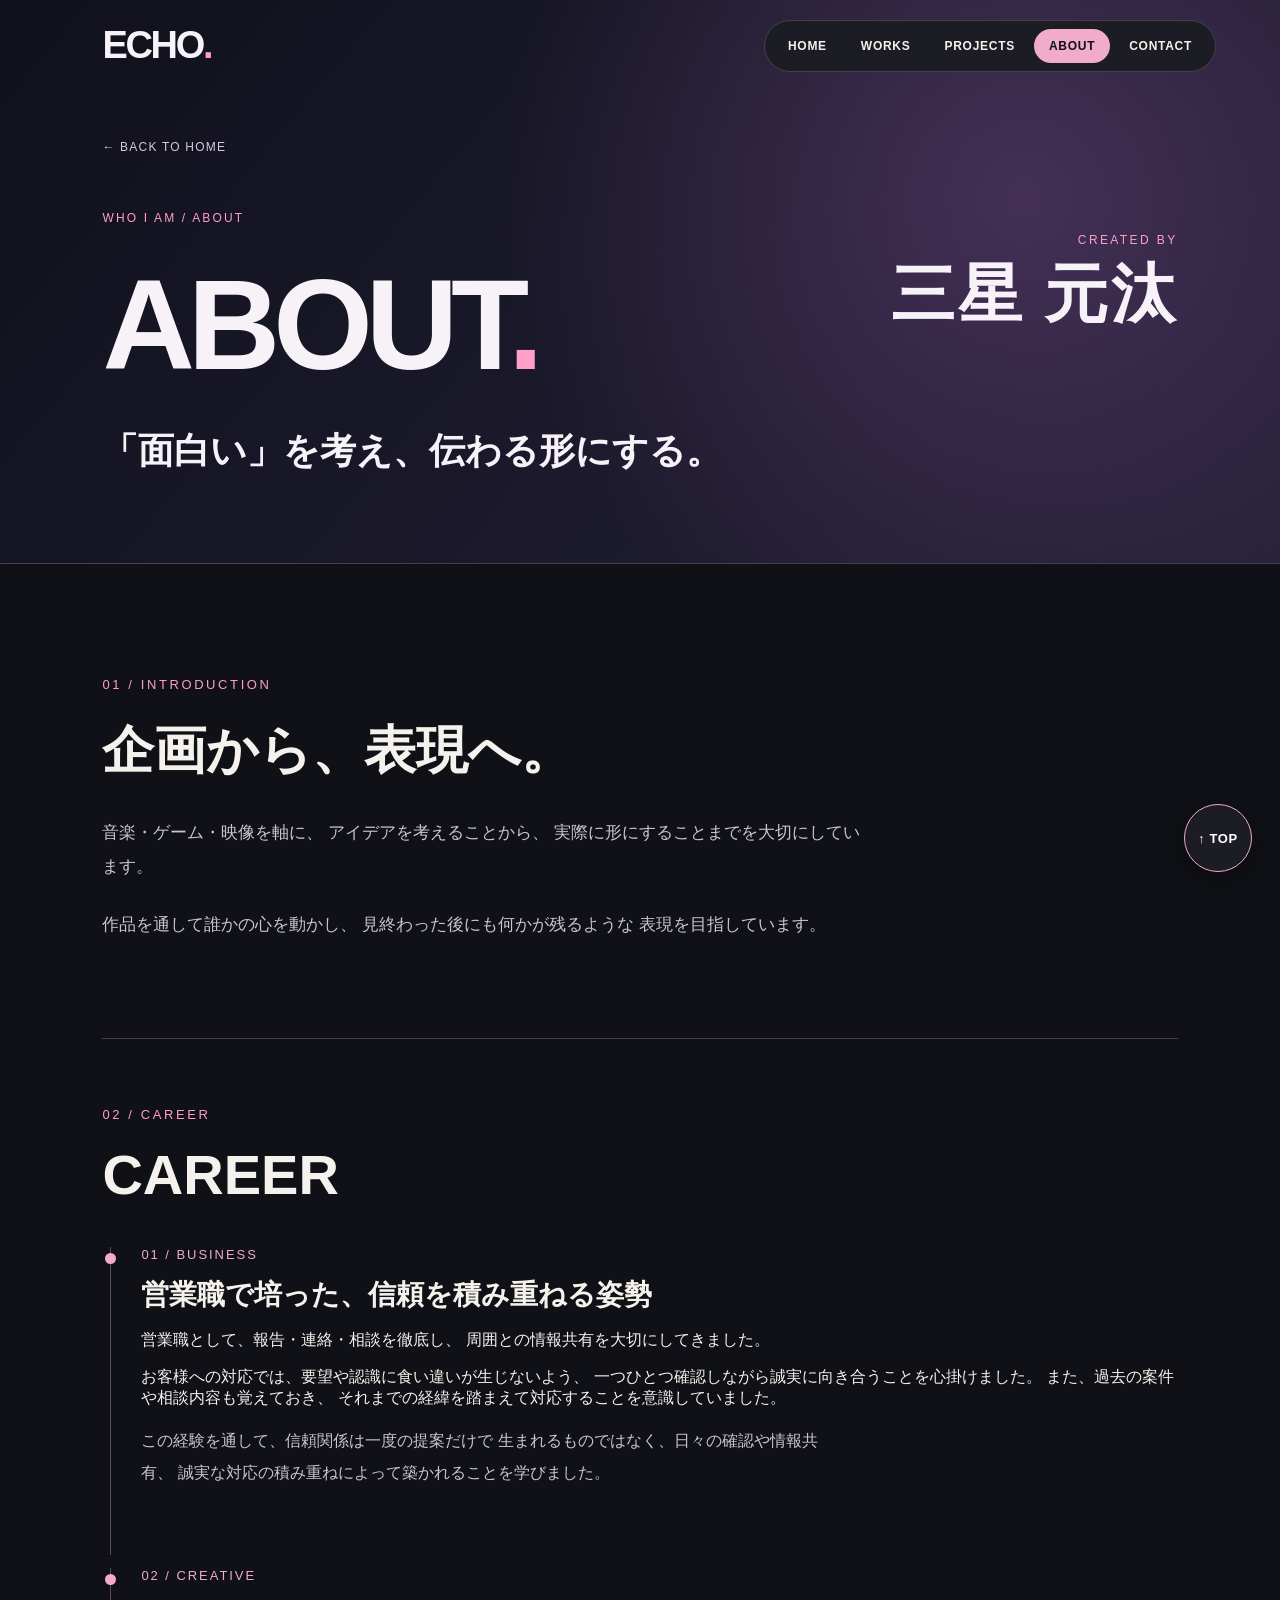
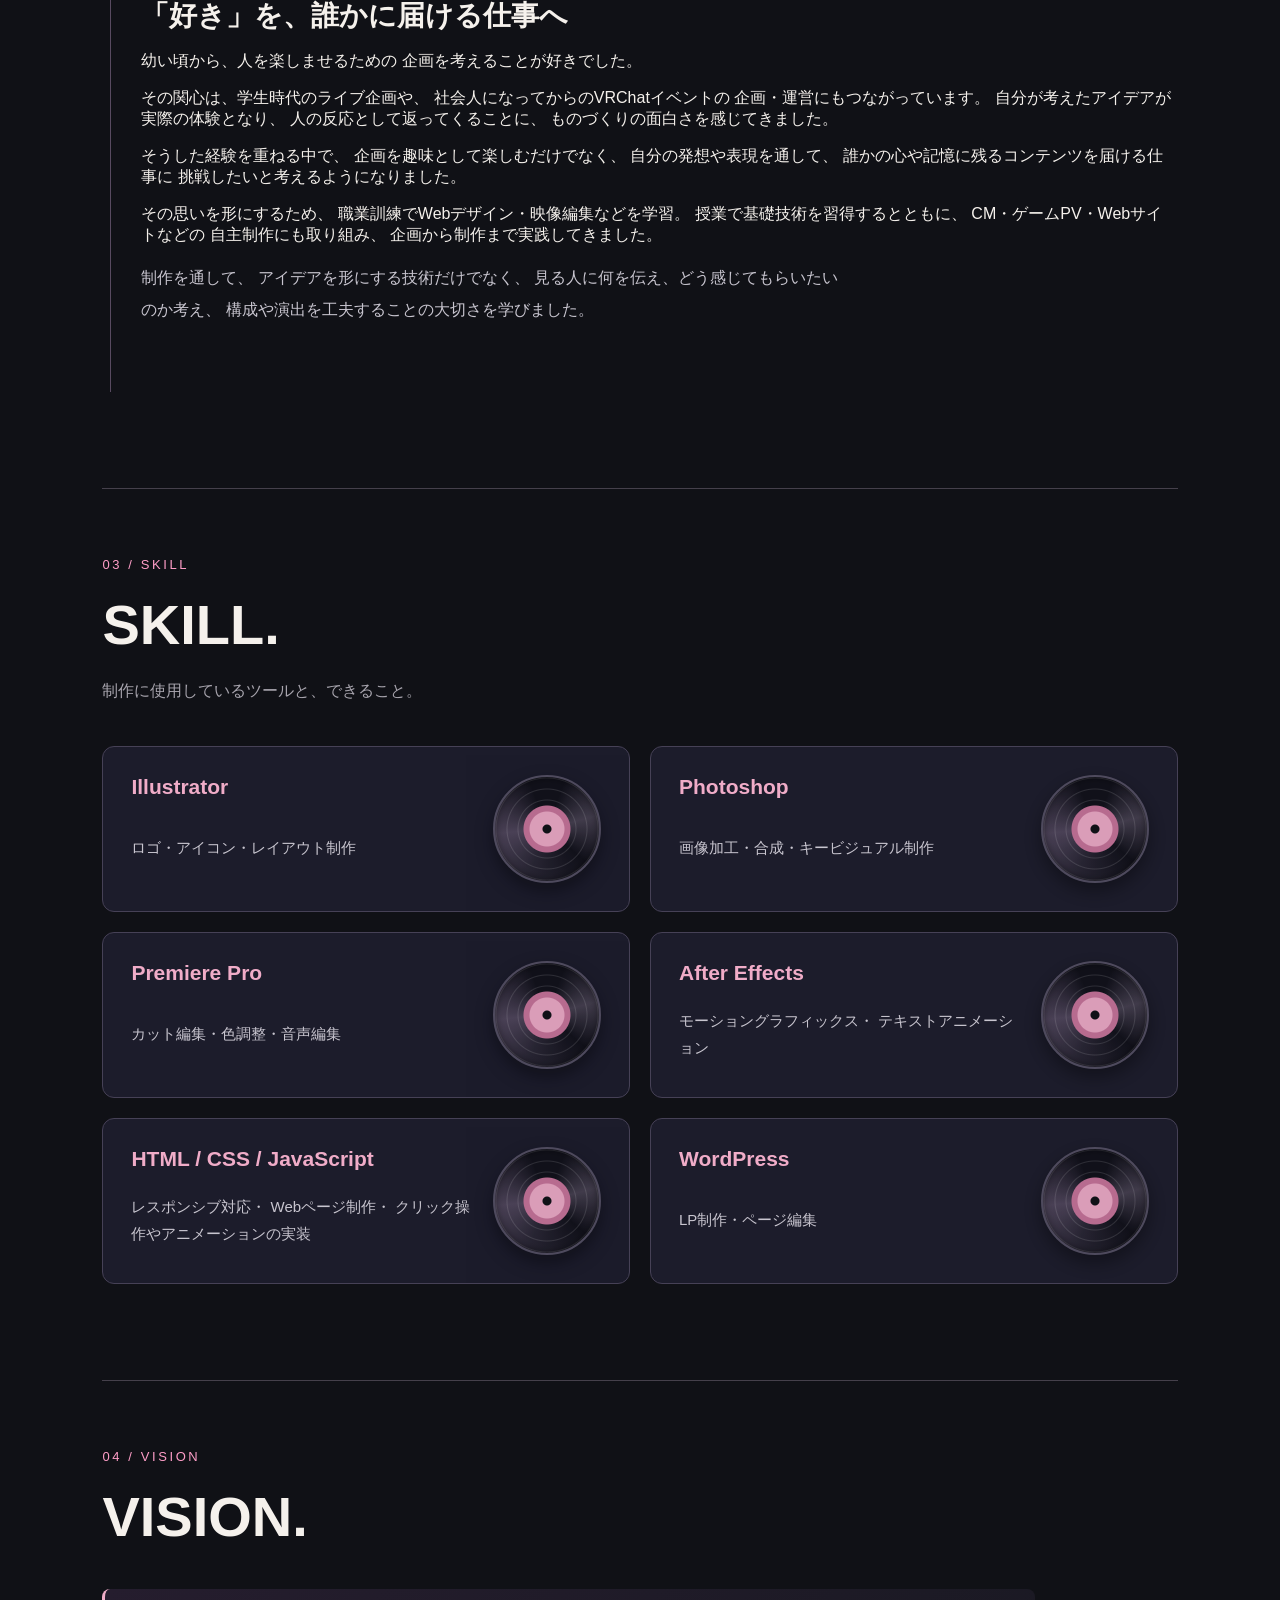
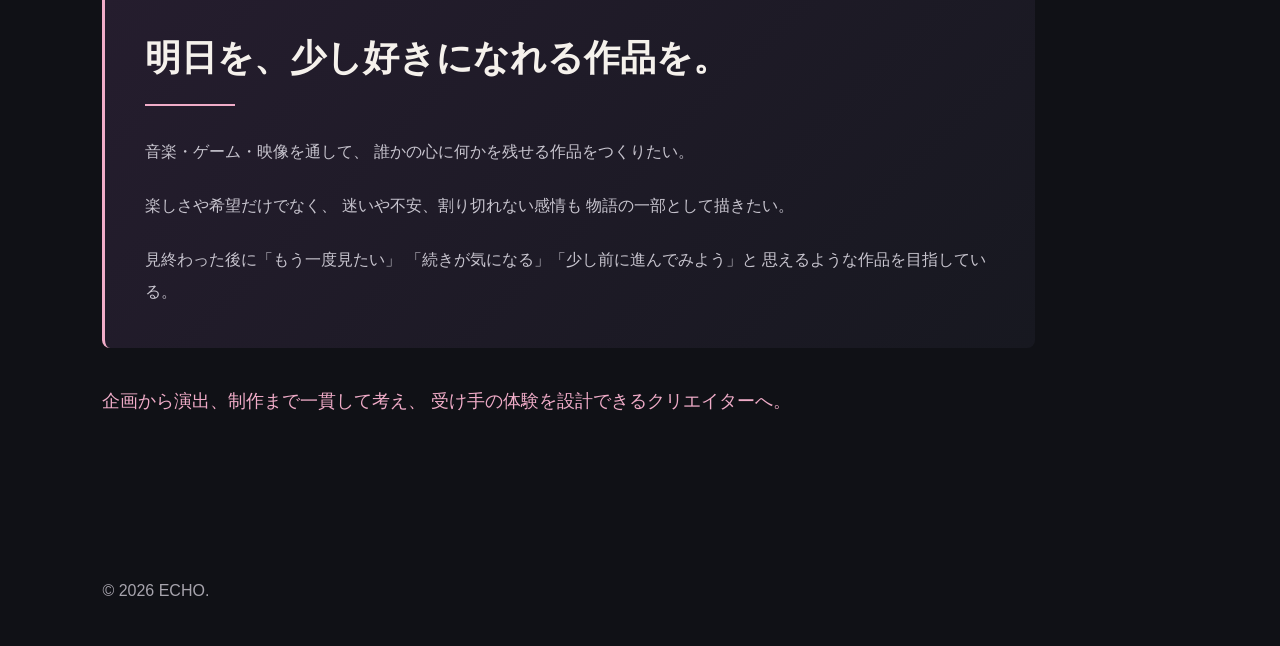
==== commit 8c77b4e1: "Add files via upload" ====
--- a/about.html
+++ b/about.html
@@ -12,6 +12,13 @@
 
 <body class="about-page">
 
+    <!-- 全ページ共通 / ECHOロゴ -->
+    <a href="index.html"
+       class="echo-home-logo"
+       aria-label="ECHOのHOMEへ戻る">
+        ECHO<span>.</span>
+    </a>
+
     <!--　サイト共通ナビゲーション　-->
     <nav class="site-nav" aria-label="メインナビゲーション">
 
@@ -272,6 +279,12 @@
         
     </main>
 
+    <!-- ページトップへ戻るボタン -->
+    <a href="#"
+       class="works-back-to-top"
+       aria-label="ページのトップへ戻る">
+        ↑ TOP
+    </a>
 
     <footer>
         <p>© 2026 ECHO.</p>
--- a/style.css
+++ b/style.css
@@ -1820,36 +1820,6 @@
     color:#CCC5D5;
     font-size:15px;
     line-height: 2;
-}
-
-
-/*　4ジャンルの色　*/
-.echo-colors{
-    display: flex;
-    gap:12px;
-    margin: 28px 0;
-}
-
-.echo-colors span{
-    width: 12px;
-    height: 12px;
-    border-radius: 50%;
-}
-
-.echo-colors span:nth-child(1){
-    background: #65DDE0;
-}
-
-.echo-colors span:nth-child(2){
-    background: #BDA2FF;
-}
-
-.echo-colors span:nth-child(3){
-    background:#FF9EC8;
-}
-
-.echo-colors span:nth-child(4){
-    background:#FFD36F;
 }
 
 
@@ -3563,7 +3533,7 @@
     translate: 0 30px;
     transition:
         opacity 0.8s ease,
-        transition 0.8s ease;
+        translate 0.8s ease;
     transition-delay: var(--echo-delay, 0ms);
 }
 
@@ -3992,7 +3962,7 @@
             rgba(12, 17, 27, 0.72) 55%,
             rgba(12, 17, 27, 0.2) 100%
         ),
-        url("noise-patrol-illustrarion.png")
+        url("noise-patrol-illustration.png")
         center 65% / cover no-repeat;
 }
 
@@ -4807,7 +4777,7 @@
 }
 
 .about-page .lost-signal-pad:focus-visible,
-.about-page .lost-signal-start:focus-visible{
+.about-page #lost-signal-start:focus-visible{
     outline: 3px solid #FFFFFF;
     outline-offset: 4px;
 }
@@ -5089,3 +5059,1369 @@
 .point-visual:hover #sound-preview {
     transform: none;
 }
+
+
+/* =====================================
+   HOME / GAME CONCEPT SHOWCASE
+===================================== */
+
+.home-game-showcase{
+    margin: 100px 0 0;
+    padding: 45px;
+    background: #1C1C2B;
+    border: 1px solid #464156;
+    border-radius: 16px;
+}
+
+.home-game-heading > p:first-child{
+    color: #BDA2FF;
+    font-size: 12px;
+    letter-spacing: 0.15em;
+}
+
+.home-game-heading h2{
+    color: #FFFFFF;
+    font-size: clamp(28px, 4vw, 48px);
+    margin: 15px 0;
+}
+
+.home-game-lead{
+    color: #C9C2D3;
+    font-size: 14px;
+    margin-bottom: 30px;
+}
+
+.home-game-slide{
+    display: grid;
+    grid-template-columns: 1.2fr 1fr;
+    gap: 35px;
+    align-items: center;
+}
+
+.home-game-slide[hidden]{
+    display: none !important;
+}
+
+.home-game-cover{
+    width: 100%;
+    min-height: 280px;
+    border-radius: 12px;
+    overflow: hidden;
+}
+
+.home-game-info{
+    min-width: 0;
+}
+
+.home-game-genre{
+    color: #BDA2FF;
+    font-size: 12px;
+    letter-spacing: 0.1em;
+}
+
+.home-game-info h3{
+    color: #FFFFFF;
+    font-size: clamp(28px, 3vw, 42px);
+    margin: 18px 0;
+    overflow-wrap: anywhere;
+}
+
+.home-game-info > p:not(.home-game-genre){
+    color: #C9C3D3;
+    line-height: 1.8;
+}
+
+.home-game-info a{
+    display: inline-block;
+    margin-top: 25px;
+    padding: 12px 20px;
+    background: #BDA2FF;
+    color: #10111C;
+    border-radius: 8px;
+    font-weight: bold;
+    text-decoration: none;
+}
+
+.home-game-controls{
+    display: flex;
+    align-items: center;
+    justify-content: space-between;
+    gap: 15px;
+    margin: 28px;
+}
+
+.home-game-controls button{
+    padding: 12px 18px;
+    color: #FFFFFF;
+    background: transparent;
+    border: 1px solid #777186;
+    border-radius: 8px;
+    cursor: pointer;
+}
+
+.home-game-controls button:hover{
+    color: #10111C;
+    background: #BDA2FF;
+}
+
+.home-game-controls button:focus-visible,
+.home-game-info a:focus-visible{
+    outline: 3px solid #65DDE0;
+    outline-offset: 3px;
+}
+
+#home-game-count{
+    color: #BDA2FF;
+    font-size: 13px;
+    font-weight: bold;
+}
+
+
+/*　スマホ対応　*/
+@media(max-width:720px){
+    .home-game-showcase{
+        margin-top: 65px;
+        padding: 25px 18px;
+    }
+
+
+    .home-game-slide{
+        grid-template-columns: 1fr;
+        gap: 20px;
+    }
+
+    .home-game-cover{
+        min-height: 220px;
+    }
+
+    .home-game-info h3{
+        font-size: 28px;
+    }
+
+    .home-game-controls button{
+        padding: 10px 12px;
+        font-size: 12px;
+    }
+}
+
+
+/* =====================================
+   HOME / GAME SLIDE ANIMATION
+===================================== */
+
+/* 作品を同じ位置に重ねる　*/
+.home-game-slides{
+    display: grid;
+    overflow: hidden;
+    border-radius: 12px;
+}
+
+
+/* 非選択の作品　*/
+.home-game-slide{
+    grid-area: 1 / 1;
+    opacity: 0;
+    visibility: hidden;
+    pointer-events: none;
+    transition: none;
+}
+
+
+/* 選択中の作品　*/
+.home-game-slide.is-active{
+    opacity: 1;
+    visibility: visible;
+    pointer-events: auto;
+}
+
+/* NEXT:右から登場　*/
+.home-game-slide.is-entering-next{
+    animation: gameEnterRight 0.7s ease both;
+    z-index: 2;
+}
+
+
+/* NEXT:左へ退場　*/
+.home-game-slide.is-leaving-next{
+    visibility: visible;
+    animation: gameExitLeft 0.7s ease both;
+    z-index: 1;
+}
+
+
+/* PREV:左から登場　*/
+.home-game-slide.is-entering-prev{
+    animation: gameEnterLeft 0.7s ease both;
+    z-index: 2;
+}
+
+
+/* PREV:右へ退場　*/
+.home-game-slide.is-leaving-prev{
+    visibility: visible;
+    animation: gameExitRight 0.7s ease both;
+    z-index: 1;
+}
+
+
+/* 右から中央へ　*/
+@keyframes gameEnterRight{
+    from{
+        opacity: 0;
+        transform: translateX(80px);
+    }
+    to{
+        opacity: 1;
+        transform: translateX(0);
+    }
+}
+
+
+/* 中央から左へ */
+@keyframes gameExitLeft{
+    from{
+        opacity: 1;
+        transform: translateX(0);
+    }
+    to{
+        opacity: 0;
+        transform: translateX(-80px);
+    }
+}
+
+
+/* 左から中央へ　*/
+@keyframes gameEnterLeft{
+    from{
+        opacity: 0;
+        transform: translateX(-80px);
+    }
+    to{
+        opacity: 1;
+        transform: translateX(0);
+    }
+}
+
+
+/* 中央から右へ　*/
+@keyframes gameExitRight{
+    from{
+        opacity: 1;
+        transform: translateX(0);
+    }
+    to{
+        opacity: 0;
+        transform: translateX(80px);
+    }
+}
+
+
+/* 作品ごとに色を切り替える　*/
+.home-game-showcase{
+    border-top: 3px solid var(--game-accent, #A3E0C0);
+    transition: border-color 0.5s ease;
+}
+
+.home-game-heading > p:first-child,
+#home-game-count{
+    color: var(--game-accent, #A3E0C0);
+    transition: color 0.5s ease;
+}
+
+
+/* 動きを減らす設定　*/
+@media(prefers-reduced-motion: reduce){
+    .home-game-slide{
+        animation: none !important;
+    }
+
+    .home-game-slide.is-leaving-next,
+    .home-game-slide.is-leaving-prev{
+        opacity: 0;
+        visibility: hidden;
+    }
+}
+
+
+/* =====================================
+   HOME / INTERACTION GUIDE
+===================================== */
+
+/* 作品ごとの枠色　*/
+.echo-stage .echo-card[data-work="record"]{
+    border-color: #BDA2FF;
+}
+
+.echo-stage .echo-card[data-work="round-shift"]{
+    border-color: #65DDE0;
+}
+
+.echo-stage .echo-card[data-work="haunt-design"]{
+    border-color: #AF88E8;
+}
+
+
+/* =====================================
+   WORKS / IMAGE FULLSCREEN VIEWER
+===================================== */
+
+/* 詳細内の画像はクリック可能　*/
+.work-popover .work-detail-preview,
+.work-popover .lp-image-gallery img{
+    cursor: zoom-in;
+}
+
+.work-popover .work-detail-preview:focus-visible,
+.work-popover .lp-image-gallery a:focus-visible{
+    outline: 3px solid #F0ACC8;
+    outline-offset: 4px;
+}
+
+
+/* 画像の全画面表示　*/
+.work-image-viewer:popover-open{
+    position: fixed;
+    inset: 0;
+
+    display: flex;
+    align-items: center;
+    justify-content: center;
+
+    box-sizing: border-box;
+    width: 100vw;
+    height: 100vh;
+    height: 100dvh;
+    max-width: none;
+    max-height: none;
+
+    margin: 0;
+    padding: 32px;
+    border: none;
+
+    background: #080A10;
+    overflow: hidden;
+}
+
+
+/* 拡大画像　*/
+.work-image-viewer-image{
+    display: block;
+    width: auto;
+    height: auto;
+
+    max-width: min(88vw, 1400px);
+    max-height: min(82vh, 900px);
+
+    object-fit: contain;
+    margin: auto;
+}
+
+
+/* 横長画像　*/
+.work-image-viewer.is-landscape .work-image-viewer-image{
+    max-width: min(90vw, 1450px);
+    max-height: min(78dvh, 860px);
+}
+
+
+/* 縦長画像　*/
+.work-image-viewer.is-portrait .work-image-viewer-image{
+    max-width: min(72vw, 900px);
+    max-height: min(88dvh, 980px);
+}
+
+/* 正方形に近い画像　*/
+.work-image-viewer.is-square .work-image-viewer-image{
+    max-width: min(82vw, 1050px);
+    max-height: min(82dvh, 1050px);
+}
+
+
+/* 閉じるボタン　*/
+.work-image-viewer-close{
+    position: fixed;
+    top: 18px;
+    right: 18px;
+    z-index: 10;
+
+    display: flex;
+    align-items: center;
+    justify-content: center;
+
+    width: 48px;
+    height: 48px;
+
+    background: #211C2B;
+    color: #FFFFFF;
+
+    border: 1px solid #F0ACC8;
+    border-radius: 50%;
+
+    font-size: 28px;
+    cursor: pointer;
+}
+
+.work-image-viewer-close:focus-visible{
+    outline: 3px solid #FFFFFF;
+    outline-offset: 3px;
+}
+
+
+/* スマホ対応　*/
+@media(max-width:720px){
+
+    .work-image-viewer:popover-open{
+        padding: 65px 12px 20px;
+    }
+
+    .work-image-viewer-close{
+        top: 12px;
+        right: 12px;
+        width: 42px;
+        height: 42px;
+    }
+
+    .work-image-viewer.is-landscape .work-image-viewer-image{
+        max-width: 94vw;
+        max-height: 72dvh;
+    }
+
+    .work-image-viewer.is-portrait .work-image-viewer-image{
+        max-width: 82vw;
+        max-height: 84dvh;
+    }
+
+    .work-image-viewer.is-square .work-image-viewer-image{
+        max-width: 88vw;
+        max-height: 78dvh;
+    }
+}
+
+
+/* =====================================
+   WORKS / GAME 作品情報の間隔調整
+===================================== */
+
+/* 全ジャンルタイトル　*/
+.mini-work-card h4{
+    margin-top: 12px;
+    margin-bottom: 4px;
+    line-height: 1.5;
+}
+
+
+/* 全ジャンルタイトルとVIEW DETAILSの間隔　*/
+.mini-work-card .mini-work-button::after{
+    margin-top: 0;
+}
+
+/* VIEW DETAILSと説明文の間隔　*/
+.mini-work-card[data-echo-genre="game"] .work-ai-note{
+    margin-top: 4px;
+}
+
+
+/* =====================================
+   RE:CORD / 詳細説明の統一
+===================================== */
+
+/* セクション共通　*/
+.record-page .record-detail-section{
+    max-width: 760px;
+    margin-top: 80px;
+    padding-top: 28px;
+    border-top: 1px solid #42303B;
+}
+
+
+/* 大見出し　*/
+.record-page .record-detail-section h2{
+    color: #E9EAF0;
+    font-size: clamp(26px, 4vw, 36px);
+    line-height: 1.4;
+    margin: 0 0 30px;
+}
+
+
+/* 項目見出し　*/
+.record-page .record-detail-section h3{
+    color: #C98290;
+    font-size: 16px;
+    letter-spacing: 0.08em;
+    line-height: 1.5;
+    margin: 30px 0 10px;
+}
+
+
+/* 説明文　*/
+.record-page .record-detail-section p {
+    color: #BABCC8;
+    font-size: 16px;
+    line-height: 2;
+    margin: 0;
+}
+
+
+/* スマホ　*/
+@media(max-width:720px){
+
+    .record-page .record-detail-section{
+        margin-top: 60px;
+    }
+
+    .record-page .record-detail-section p{
+        font-size: 14px;
+    }
+}
+
+
+/* =====================================
+   GAME / SCREENSHOT GALLERY
+===================================== */
+
+.game-gallery{
+    width: 100%;
+    max-width: 850px;
+    margin: 16px auto 28px;
+}
+
+
+/* 画像の表示エリア　*/
+.game-gallery-stage{
+    position: relative;
+
+    display: flex;
+    align-items: center;
+    justify-content: center;
+
+    height: clamp(220px, 44vh, 430px);
+
+    background: #101116;
+    border: 1px solid #45404B;
+    border-radius: 12px;
+    overflow: hidden;
+
+    touch-action: pan-y;
+}
+
+
+/* 画像　*/
+.game-gallery .game-gallery-image{
+    display: block;
+    width: 100%;
+    height: 100%;
+
+    object-fit: contain;
+    cursor: zoom-in;
+    border-radius: 8px;
+}
+
+.game-gallery .game-gallery-image[hidden]{
+    display: none;
+}
+
+
+/*　左右の矢印　*/
+.game-gallery-prev,
+.game-gallery-next{
+    position: absolute;
+    z-index: 2;
+    top: 50%;
+
+    transform: translateY(-50%);
+
+    width: 42px;
+    height: 42px;
+
+    border: 1px solid #F0ACC8;
+    border-radius: 50%;
+
+    background: #211C2B;
+    color: #FFFFFF;
+
+    font-size: 29px;
+    line-height: 1;
+    cursor: pointer;
+}
+
+.game-gallery-prev{
+    left: 12px;
+}
+
+.game-gallery-next{
+    right: 12px;
+}
+
+.game-gallery-prev:hover,
+.game-gallery-next:hover{
+    background: #F0ACC8;
+    color: #101116;
+}
+
+
+/* 枚数とドット　*/
+.game-gallery-footer{
+    display: flex;
+    justify-content: center;
+    align-items: center;
+    gap: 16px;
+
+    margin-top: 12px;
+}
+
+.game-gallery-count{
+    color: #A7A4AD;
+    font-size: 13px;
+    font-variant-numeric: tabular-nums;
+}
+
+.game-gallery-dots{
+    display: flex;
+    gap: 8px;
+    align-items: center;
+}
+
+.game-gallery-dot{
+    width: 9px;
+    height: 9px;
+    padding: 0;
+
+    border: none;
+    border-radius: 50%;
+
+    background: #77717F;
+    cursor: pointer;
+}
+
+
+/* 選択中のドット */
+.game-gallery-dot[aria-pressed="true"]{
+    width: 22px;
+    border-radius: 99px;
+    background: #F0ACC8;
+}
+
+
+/* キーボード操作　*/
+.game-gallery button:focus-visible,
+.game-gallery-image:focus-visible{
+    outline: 3px solid #F0ACC8;
+    outline-offset: 3px;
+}
+
+
+/*スマホ　*/
+@media(max-width:720px){
+
+    .game-gallery-stage{
+        height: clamp(190px, 38vh, 330px);
+    }
+
+    .game-gallery-prev,
+    .game-gallery-next{
+        width: 34px;
+        height: 34px;
+        font-size: 34px;
+    }
+
+    .game-gallery-prev{
+        left: 6px;
+    }
+
+    .game-gallery-next{
+        right: 6px;
+    }
+}
+
+
+/* =====================================
+   HOME / BONUS TRACK
+===================================== */
+
+/* 「発見する。」ボタン */
+.echo-discover-btn {
+    display: inline;
+    padding: 0;
+    border: none;
+    background: transparent;
+
+    color: #FF9EC8;
+    font: inherit;
+    font-weight: inherit;
+
+    cursor: pointer;
+
+    text-decoration: underline;
+    text-decoration-color: transparent;
+    text-underline-offset: 5px;
+
+    transition:
+        color 0.3s ease,
+        text-decoration-color 0.3s ease;
+}
+
+/* ホバー・開いた状態 */
+.echo-discover-btn:hover,
+.echo-discover-btn[aria-expanded="true"] {
+    color: #F0ACC8;
+    text-decoration-color: currentColor;
+}
+
+/* キーボード操作 */
+.echo-discover-btn:focus-visible {
+    outline: 2px solid #F0ACC8;
+    outline-offset: 4px;
+}
+
+/* BONUS TRACK全体 */
+.home-bonus-panel {
+    box-sizing: border-box;
+    width: 100%;
+    max-width: 800px;
+
+    margin: 32px auto 70px;
+    scroll-margin-top: 90px;
+}
+
+/* 閉じているとき */
+.home-bonus-panel[hidden] {
+    display: none !important;
+}
+
+/* 見出しの余白 */
+.home-bonus-panel .vision-secret {
+    margin-top: 0;
+}
+
+/* ゲームを中央に配置 */
+.home-bonus-panel .lost-signal {
+    margin-left: auto;
+    margin-right: auto;
+}
+
+/* 出現演出 */
+.home-bonus-panel:not([hidden]) {
+    animation: bonusTrackReveal 0.55s ease-out both;
+}
+
+/* スマホ対応 */
+@media (max-width: 720px) {
+
+    .home-bonus-panel {
+        margin-top: 24px;
+        margin-bottom: 50px;
+    }
+
+}
+
+/* 動きを減らす設定 */
+@media (prefers-reduced-motion: reduce) {
+
+    .home-bonus-panel:not([hidden]) {
+        animation: none;
+    }
+
+    .echo-discover-btn {
+        transition: none;
+    }
+}
+
+
+/* =====================================
+   ECHO / DISCOVER RIPPLE
+   発見する。波紋演出
+===================================== */
+
+/* 波紋の中心 */
+.echo-discover-btn {
+    position: relative;
+    display: inline-block;
+    isolation: isolate;
+}
+
+/* 文字は波紋より手前 */
+.echo-discover-text {
+    position: relative;
+    z-index: 2;
+}
+
+/* 波紋全体 */
+.echo-discover-rings {
+    position: absolute;
+    inset: 0;
+    pointer-events: none;
+    z-index: 0;
+}
+
+/* 4つの円 */
+.echo-discover-rings span {
+    position: absolute;
+
+    top: 50%;
+    left: 50%;
+
+    width: 42px;
+    height: 42px;
+    margin: -21px 0 0 -21px;
+
+    border: 1.5px solid;
+    border-radius: 50%;
+
+    opacity: 0;
+    pointer-events: none;
+
+    animation: echoDiscoverRipple 5.2s ease-out infinite;
+}
+
+/* ロード画面と同じ4色 */
+.echo-discover-rings span:nth-child(1) {
+    border-color: #65DDE0;
+    animation-delay: 0s;
+}
+
+.echo-discover-rings span:nth-child(2) {
+    border-color: #BDA2FF;
+    animation-delay: 0.16s;
+}
+
+.echo-discover-rings span:nth-child(3) {
+    border-color: #FF9EC8;
+    animation-delay: 0.32s;
+}
+
+.echo-discover-rings span:nth-child(4) {
+    border-color: #FFD36F;
+    animation-delay: 0.48s;
+}
+
+/* 波紋が広がって消える */
+@keyframes echoDiscoverRipple {
+
+    0% {
+        transform: scale(0.35);
+        opacity: 0;
+    }
+
+    6% {
+        opacity: 0.75;
+    }
+
+    27% {
+        transform: scale(3);
+        opacity: 0;
+    }
+
+    100% {
+        transform: scale(3);
+        opacity: 0;
+    }
+
+}
+
+/* ホバーで文字が淡く発光 */
+.echo-discover-btn:hover .echo-discover-text {
+    text-shadow: 0 0 14px rgba(255, 158, 200, 0.55);
+}
+
+/* BONUS TRACKを開いたら波紋を停止 */
+.echo-discover-btn[aria-expanded="true"]
+.echo-discover-rings span {
+    animation: none;
+    opacity: 0;
+}
+
+/* 動きを減らす設定への対応 */
+@media (prefers-reduced-motion: reduce) {
+
+    .echo-discover-rings span {
+        animation: none;
+        opacity: 0;
+    }
+
+}
+
+
+/* =====================================
+   LINK ONE / DETAIL PAGE
+===================================== */
+
+/* ページ全体 */
+.link-one-page {
+    background:
+        radial-gradient(
+            circle at 82% 15%,
+            rgba(42, 106, 124, 0.22),
+            transparent 42%
+        ),
+        linear-gradient(
+            145deg,
+            #151E28,
+            #101116 72%
+        );
+}
+
+/* アクセントカラー */
+.link-one-page .back-link,
+.link-one-page .detail-category,
+.link-one-page .project-info h2,
+.link-one-page .point-number {
+    color: #65DDE0;
+}
+
+/* キャッチコピー */
+.link-one-page .detail-lead {
+    color: #D0EDF0;
+}
+
+/* メインビジュアル */
+.link-one-page .detail-image {
+    border: 1px solid #31515E;
+    box-sizing: border-box;
+
+    box-shadow:
+        0 24px 70px rgba(0, 0, 0, 0.35);
+}
+
+/* =====================================
+   CREATIVE DIRECTION
+===================================== */
+
+/* 制作意図のエリア */
+.link-one-page .link-one-direction {
+    max-width: 760px;
+
+    margin-top: 80px;
+    padding-top: 30px;
+
+    border-top: 1px solid #31515E;
+}
+
+/* 見出し */
+.link-one-page .link-one-direction h2 {
+    font-size: clamp(26px, 4vw, 36px);
+    line-height: 1.4;
+
+    margin: 0 0 24px;
+}
+
+/* 本文 */
+.link-one-page .link-one-direction p {
+    color: #CBD4DB;
+    font-size: 16px;
+    line-height: 2;
+
+    margin: 0 0 18px;
+}
+
+/* =====================================
+   CREATIVE POINT
+===================================== */
+
+/* 各演出の区切り線 */
+.link-one-page .creative-point {
+    border-top-color: #31515E;
+}
+
+/* =====================================
+   SOUND MODE
+===================================== */
+
+/* 操作案内 */
+.link-one-page .sound-interaction-guide {
+    margin: 24px 0 0;
+
+    color: #65DDE0;
+    font-size: 13px;
+    font-weight: 700;
+    line-height: 1.7;
+}
+
+/* ボタンのホバー */
+.link-one-page .sound-button:hover,
+.link-one-page .sound-button:focus-visible {
+    border-color: #65DDE0;
+}
+
+/* 選択中のSOUNDモード */
+.link-one-page .sound-button.is-active {
+    background-color: #65DDE0;
+    border-color: #65DDE0;
+    color: #101116;
+}
+
+/* 選択中のモード名 */
+.link-one-page .sound-current span {
+    color: #65DDE0;
+}
+
+/* =====================================
+   MOBILE
+===================================== */
+
+@media (max-width: 720px) {
+
+    .link-one-page .link-one-direction {
+        margin-top: 64px;
+        padding-top: 24px;
+    }
+
+    .link-one-page .link-one-direction p {
+        font-size: 15px;
+    }
+
+}
+
+
+/* =====================================
+   WORKS / 詳細ページの閉じるボタン固定
+===================================== */
+
+.work-popover .work-popover-close{
+    position: sticky;
+    top: 12px;
+    z-index: 20;
+
+    display: block;
+    width: 44px;
+    height: 44px;
+    margin-left: auto;
+
+    background: #1C1C25;
+    color: #FFFFFF;
+
+    border: 1px solid #F0ACC8;
+    border-radius: 50%;
+
+    font-size: 28px;
+    cursor: pointer;
+
+    box-shadow: 0 4px 16px #00000066;
+}
+
+
+/* マウスを乗せたとき */
+.work-popover .work-popover-close:hover{
+    background: #F0ACC8;
+    color: #101116;
+}
+
+
+/* キーボード操作　*/
+.work-popover .work-popover-close:focus-visible{
+    outline: 3px solid #F0ACC8;
+    outline-offset: 3px;
+}
+
+
+/* =====================================
+   ECHO / FIXED HOME LOGO
+   全ページ共通
+===================================== */
+
+/* 左上のロゴ　*/
+.echo-home-logo{
+    position: fixed;
+
+    top: 20px;
+    left: 8%;
+
+    height: 50px;
+
+    display: flex;
+    align-items: center;
+
+    z-index: 1001;
+
+    color: #F6F2F7;
+    font-size: 30px;
+    font-weight: 900;
+    letter-spacing: -0.06em;
+    line-height: 1;
+    text-decoration: none;
+
+    transition:
+        color 0.3s ease,
+        transform 0.3s ease;
+}
+
+
+/* ECHO.のドット */
+.echo-home-logo span{
+    color: #FF9EC8;
+}
+
+
+/* ホバー演出　*/
+.echo-home-logo:hover{
+    color: #FF9EC8;
+    transform: translateY(-3px);
+}
+
+
+/* キーボード操作　*/
+.echo-home-logo:focus-visible{
+    outline: 2px solid #65DDE0;
+    outline-offset: 5px;
+}
+
+
+/* スマホ版　*/
+@media(max-width: 720px){
+    
+    .echo-home-logo{
+        top: 12px;
+        left: 12px;
+        height: 40px;
+        font-size: 24px;
+    }
+
+    /* ナビゲーションを右へ寄せる */
+    .site-nav{
+        top: 12px;
+        left: 98px;
+        right: 10px;
+
+        padding: 6px 4px;
+        gap: 0;
+
+        justify-content: space-between;
+
+        overflow-x: auto;
+        scrollbar-width: none;
+    }
+
+    .site-nav::-webkit-scrollbar{
+        display: none;
+    }
+
+    .site-nav a{
+        flex-shrink: 0;
+        white-space: nowrap;
+
+        padding: 8px 4px;
+        font-size: clamp(9px, 2.3vw, 11px);
+    }
+}
+
+
+/* 動きを減らす　*/
+@media(prefers-reduced-motion: reduce){
+    .echo-home-logo{
+        transition: none;
+    }
+}
+
+
+/* スマホでもロゴとナビを横1列に保つ */
+@media (max-width: 720px) {
+    .site-nav {
+        flex-wrap: nowrap;
+    }
+}
+
+
+/* =====================================
+   WORKS / BACK TO TOP
+===================================== */
+
+.works-back-to-top{
+    position: fixed;
+    right: 28px;
+    bottom: 28px;
+    z-index: 900;
+
+    display: flex;
+    align-items: center;
+    justify-content: center;
+
+    width: 66px;
+    height: 66px;
+
+    background: #1C1C25;
+    color: #FFFFFF;
+
+    border: 1px solid #F0ACC8;
+    border-radius: 50%;
+
+    font-size: 13px;
+    font-weight: 700;
+    letter-spacing: 0.05em;
+    text-decoration: none;
+
+    box-shadow: 0 6px 24px #00000066;
+
+    transition:
+        background 0.3s ease,
+        color 0.3s ease,
+        transform 0.3s ease;
+}
+
+
+/* ホバー時　*/
+.works-back-to-top:hover{
+    background: #F0ACC8;
+    color: #101116;
+    transform: translateY(-5px);
+}
+
+
+/* キーボード操作　*/
+.works-back-to-top:focus-visible{
+    outline: 2px solid #65DDE0;
+    outline-offset: 4px;
+}
+
+
+/* スマホ版　*/
+@media(max-width:720px){
+
+    .works-back-to-top{
+        right: 14px;
+        bottom: 18px;
+
+        width: 52px;
+        height: 52px;
+
+        font-size: 11px;
+    }
+}
+
+
+/* 動きを減らす設定 */
+@media(prefers-reduced-motion: reduce){
+    .works-back-to-top{
+        transition: none;
+    }
+}
+
+
+/* HOME / 整理後の余白 */
+.echo-hero-copy .echo-actions {
+    margin-top: 24px;
+}
+
+.echo-hero-copy .echo-tagline {
+    margin-top: 28px;
+}
+
+
+/* =====================================
+   WATCH THE MOVIE / 見出しと音声案内
+===================================== */
+
+/* 見出しと注意文を横並びに　*/
+.movie-heading-row{
+    display: flex;
+    align-items: baseline;
+    justify-content: space-between;
+    gap: 20px;
+
+    width: 100%;
+    max-width: 960px;
+    margin-bottom: 30px;
+}
+
+
+/* 見出しの余白を調整 */
+.movie-heading-row .movie-sound-note{
+    margin: 0;
+    color: #F0ACC8;
+    font-size: 13px;
+    white-space: nowrap;
+    text-align: right;
+}
+
+
+/* スマホ版　*/
+@media(max-width:720px){
+
+    .movie-heading-row{
+        flex-direction: column;
+        align-items: flex-start;
+        gap: 10px;
+    }
+
+    .movie-heading-row .movie-sound-note{
+        font-size: 12px;
+        white-space: normal;
+        text-align: left;
+    }
+}
+
+
+/* =====================================
+   WORKS / CONTACTへのリンク
+===================================== */
+
+.works-contact-next{
+    margin-top: 90px;
+    padding-top: 60px;
+
+    border-top: 1px solid #45404B;
+}
+
+
+/*　リンク */
+.works-contact-next a{
+    display: inline-block;
+
+    color: #FF9EC8;
+    font-size: 16px;
+    text-decoration: none;
+
+    transition: color 0.3s ease;
+}
+
+
+/* ホバー　*/
+.works-contact-next a:hover{
+    color: #FFFFFF;
+    text-decoration: underline;
+}
+
+
+/* キーボード操作　*/
+.works-contact-next a:focus-visible{
+    outline: 2px solid #65DDE0;
+    outline-offset: 5px;
+}
+
+
+/* スマホ版　*/
+@media(max-width:720px){
+
+    .works-contact-next{
+        margin-top: 65px;
+        padding-top: 40px;
+    }
+}
+
+
+/* =====================================
+   ECHO LOGO / サイズ調整
+===================================== */
+
+@media (min-width: 721px) {
+
+    .echo-home-logo {
+        transition:
+            color 0.3s ease,
+            transform 0.35s ease,
+            opacity 0.35s ease,
+            font-size 0.35s ease;
+    }
+
+    /* ページ最上部だけ大きく */
+    .echo-home-logo:not(.is-scrolled) {
+        font-size: 38px;
+    }
+
+}
+
+/* 動きを減らす設定 */
+@media (prefers-reduced-motion: reduce) {
+    .echo-home-logo {
+        transition: none;
+    }
+}
+
